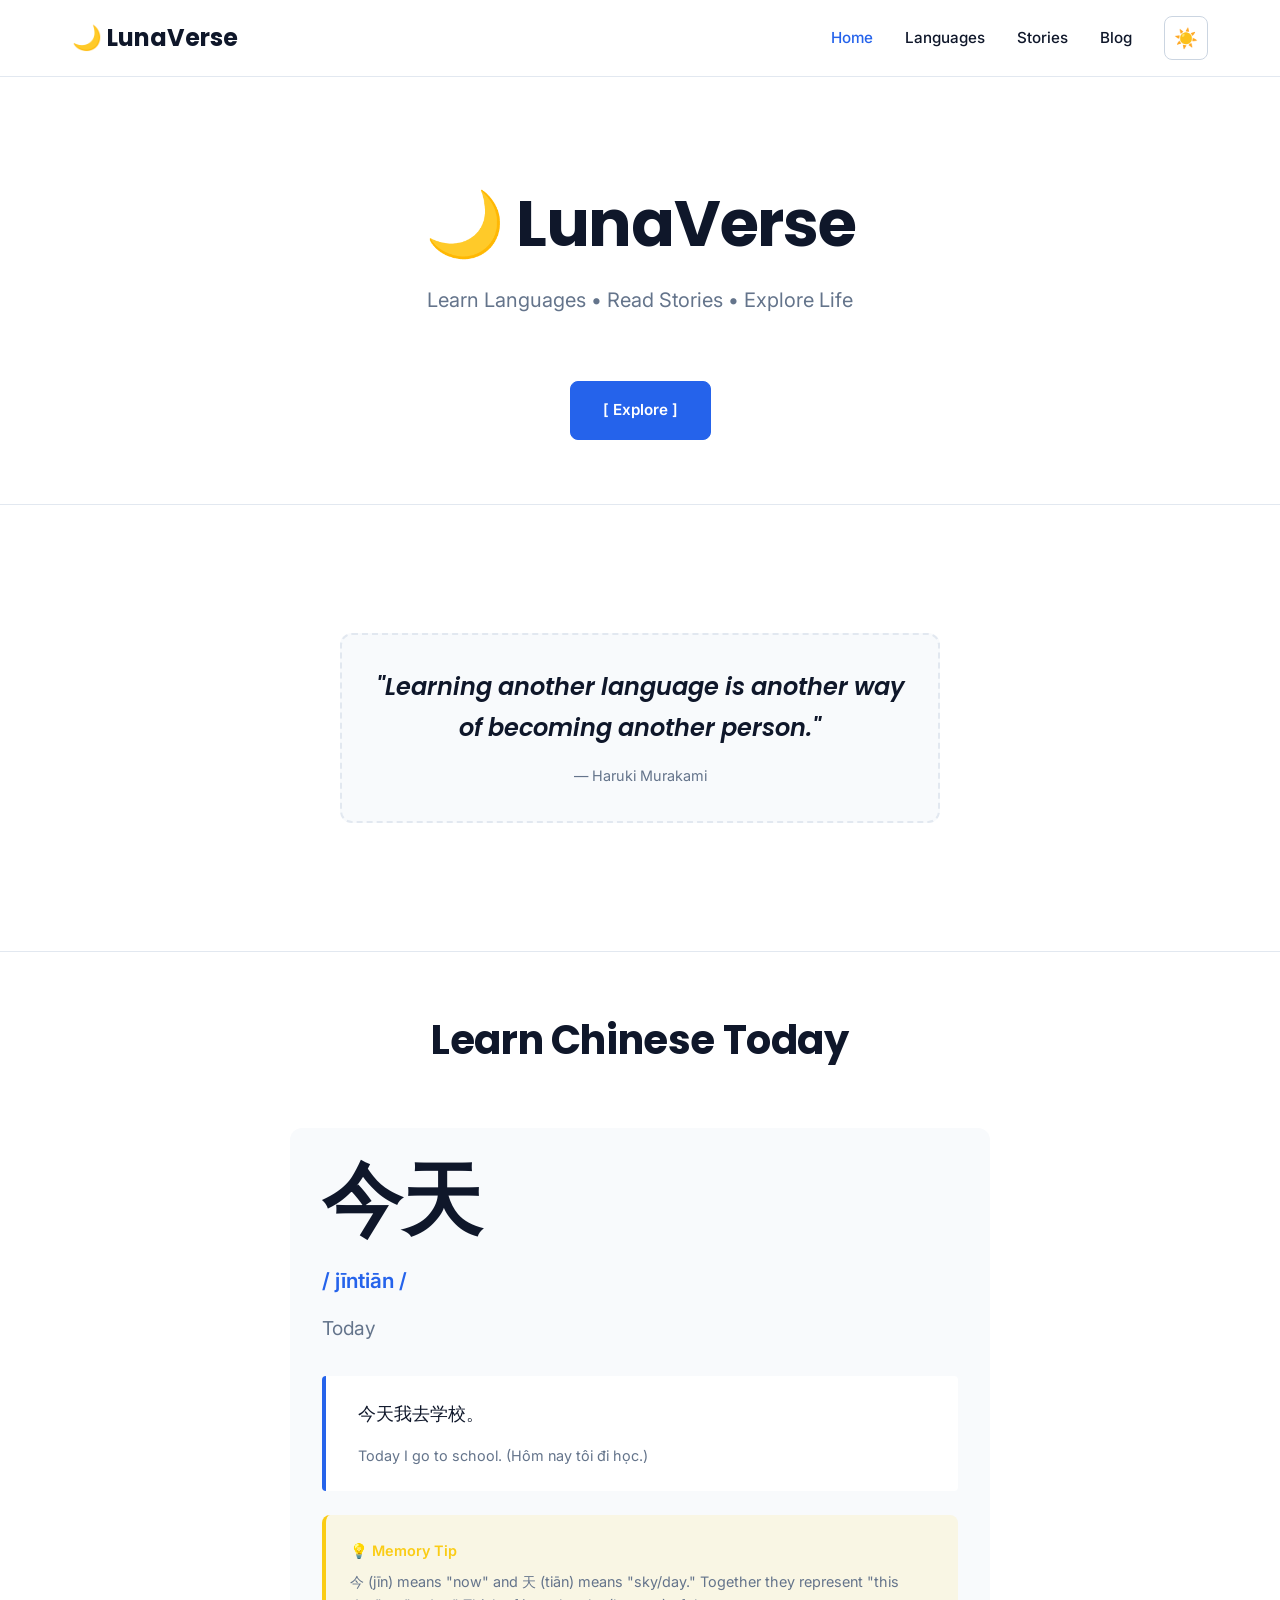
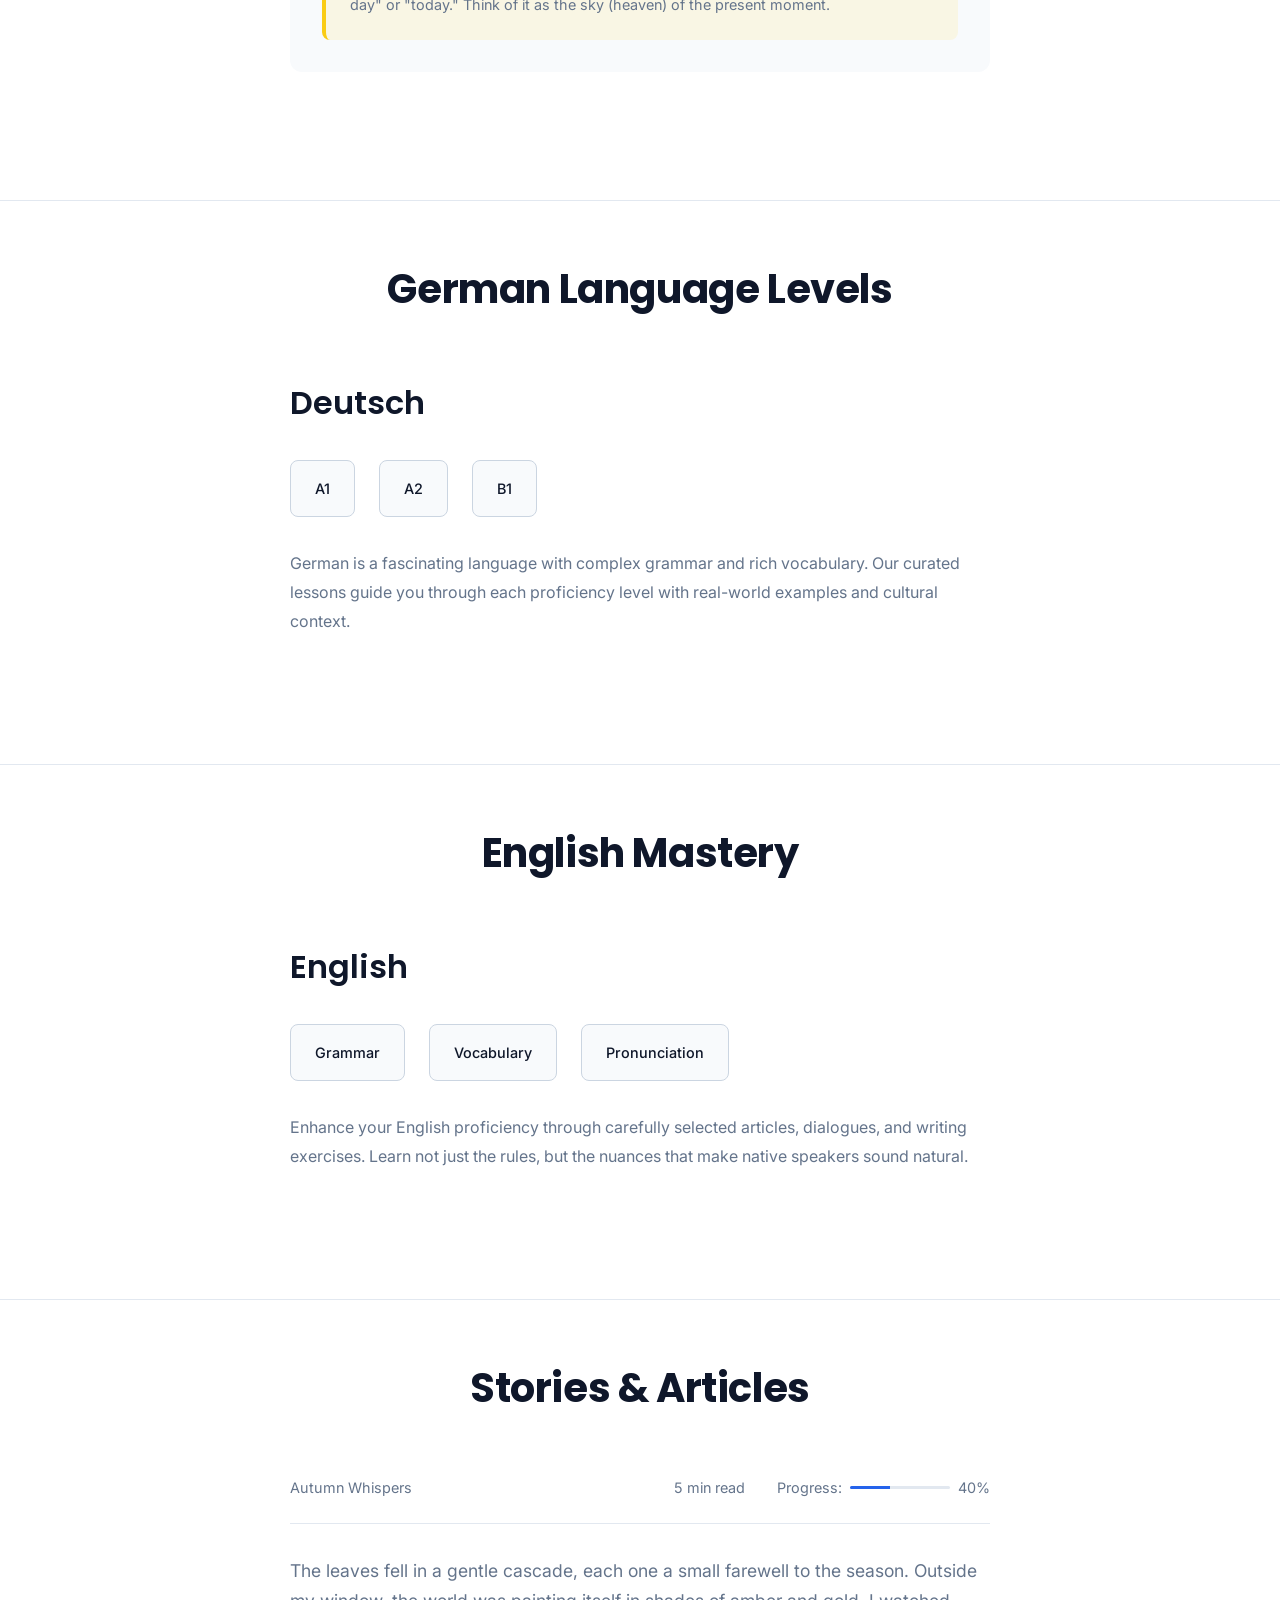
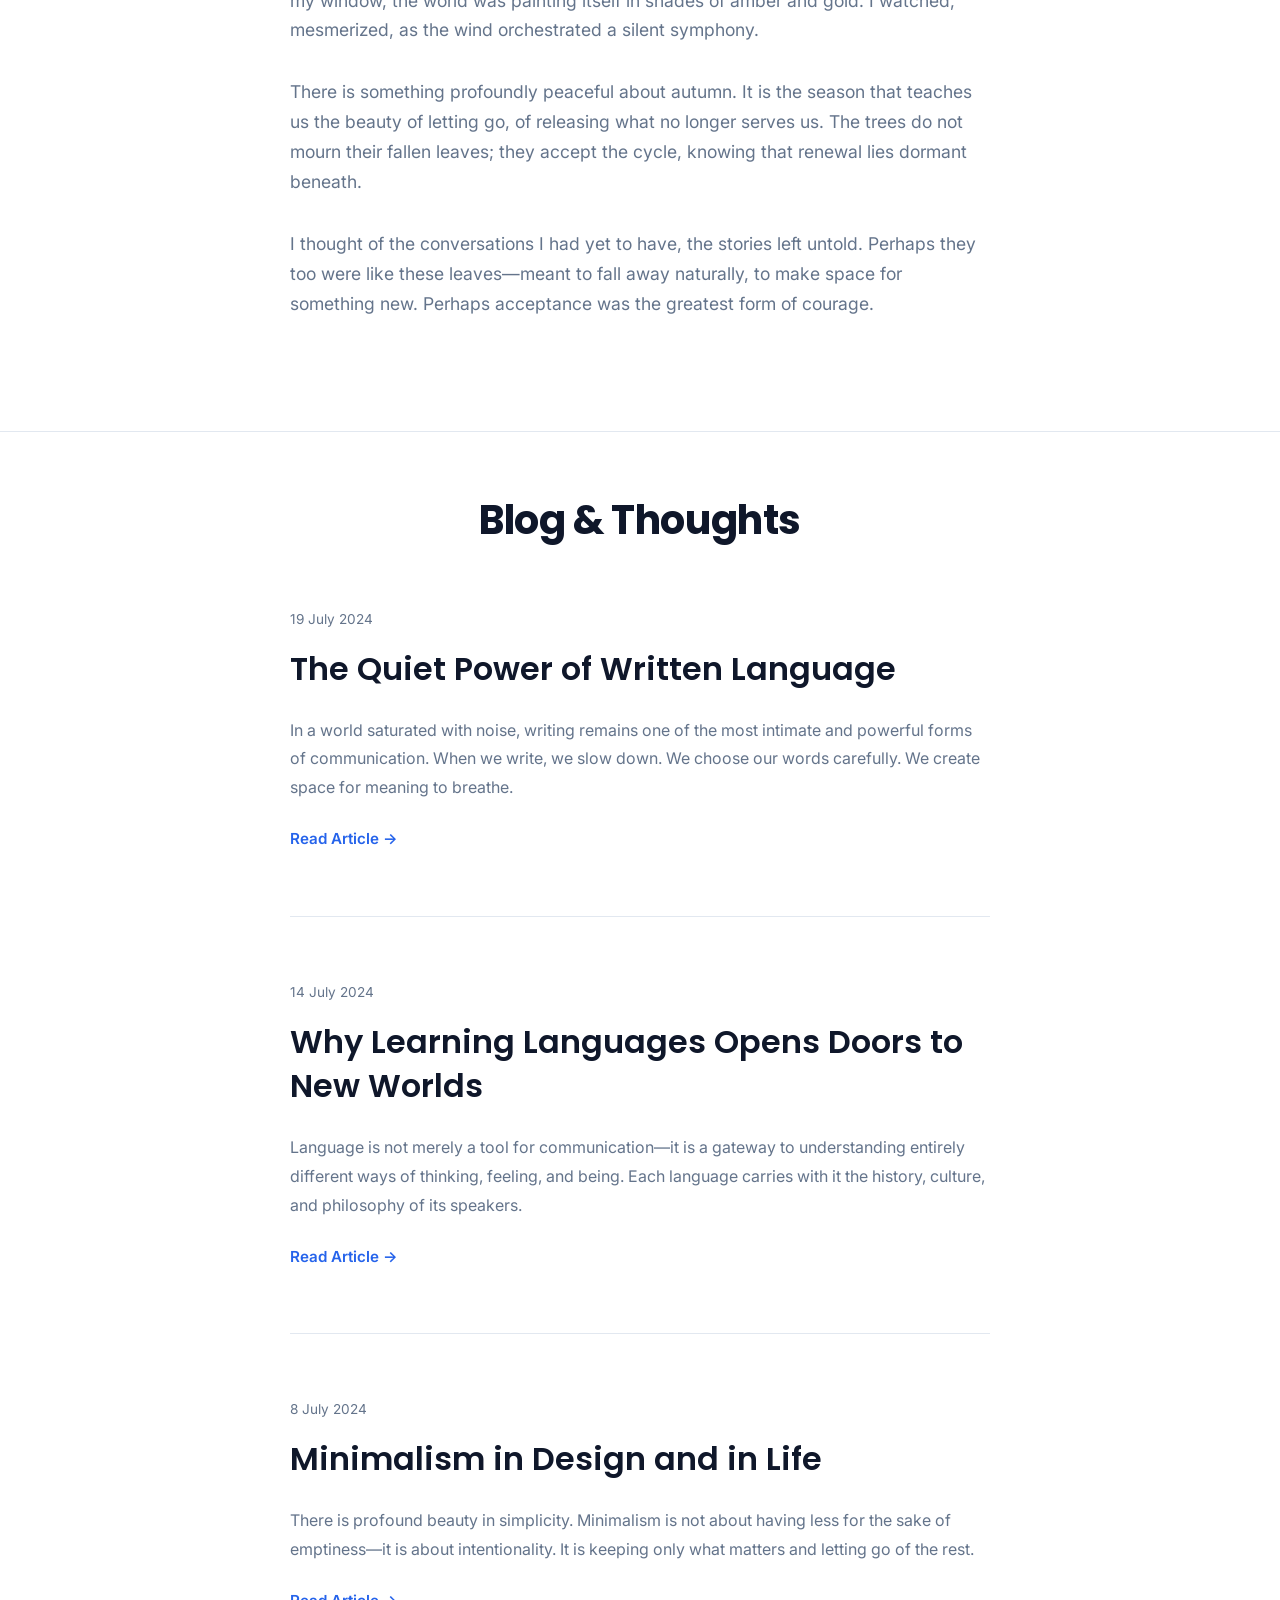
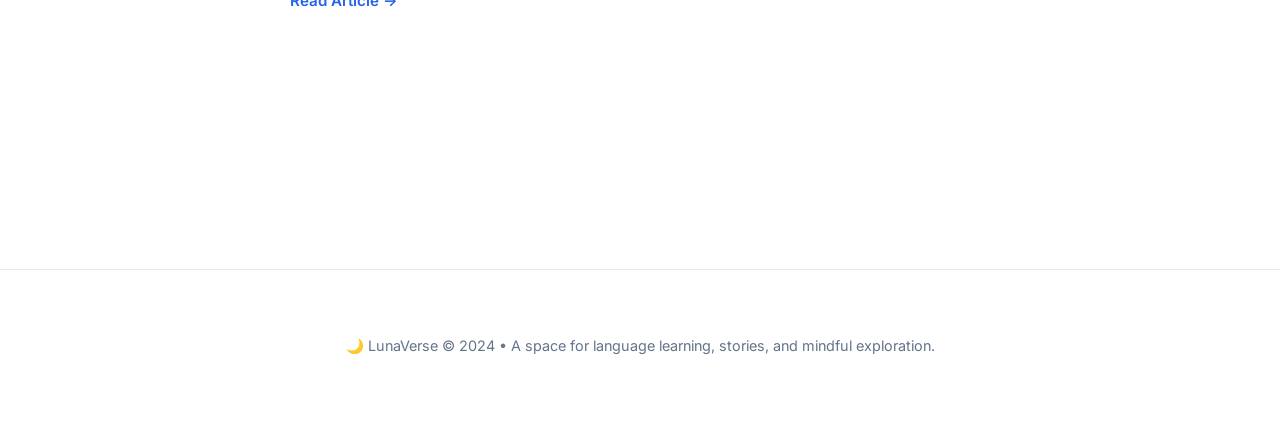
==== index.html @ 0e1cc574 "✨ Deploy: Premium minimalist LunaVerse homepage with dark mode & dynamic quotes" ====
<!DOCTYPE html>
<html lang="en">
<head>
    <meta charset="UTF-8">
    <meta name="viewport" content="width=device-width, initial-scale=1.0">
    <title>🌙 LunaVerse - Learn Languages • Read Stories • Explore Life</title>
    <link href="https://fonts.googleapis.com/css2?family=Inter:wght@400;500;600;700;800&family=Poppins:wght@600;700&display=swap" rel="stylesheet">
    <style>
        /* ========== CSS Variables & Theme System ========== */
        :root {
            /* Light Mode */
            --bg-primary: #FFFFFF;
            --bg-secondary: #F8FAFC;
            --text-primary: #0F172A;
            --text-secondary: #64748B;
            --accent-primary: #2563EB;
            --accent-highlight: #FACC15;
            --border-color: #E2E8F0;
            --border-muted: #CBD5E1;
            
            /* Typography */
            --font-family-sans: 'Inter', -apple-system, BlinkMacSystemFont, 'Segoe UI', sans-serif;
            --font-family-display: 'Poppins', -apple-system, BlinkMacSystemFont, 'Segoe UI', sans-serif;
            
            /* Spacing & Sizing */
            --spacing-xs: 0.5rem;
            --spacing-sm: 1rem;
            --spacing-md: 1.5rem;
            --spacing-lg: 2rem;
            --spacing-xl: 3rem;
            --spacing-2xl: 4rem;
            
            /* Transitions */
            --transition-fast: 150ms ease-in-out;
            --transition-normal: 300ms ease-in-out;
        }

        body.dark-mode {
            /* Dark Mode */
            --bg-primary: #0F172A;
            --bg-secondary: #1E293B;
            --text-primary: #F8FAFC;
            --text-secondary: #94A3B8;
            --accent-primary: #2563EB;
            --accent-highlight: #FACC15;
            --border-color: #1E293B;
            --border-muted: #334155;
        }

        /* ========== Global Styles ========== */
        * {
            margin: 0;
            padding: 0;
            box-sizing: border-box;
        }

        html {
            scroll-behavior: smooth;
        }

        body {
            font-family: var(--font-family-sans);
            background-color: var(--bg-primary);
            color: var(--text-primary);
            transition: background-color var(--transition-normal), color var(--transition-normal);
            line-height: 1.6;
        }

        /* ========== Typography ========== */
        h1 {
            font-family: var(--font-family-display);
            font-size: clamp(2.5rem, 8vw, 4rem);
            font-weight: 700;
            line-height: 1.1;
            letter-spacing: -0.02em;
        }

        h2 {
            font-family: var(--font-family-display);
            font-size: clamp(1.875rem, 5vw, 2.5rem);
            font-weight: 700;
            line-height: 1.2;
            letter-spacing: -0.01em;
        }

        h3 {
            font-family: var(--font-family-display);
            font-size: clamp(1.25rem, 3vw, 1.875rem);
            font-weight: 600;
        }

        p {
            font-size: clamp(0.95rem, 2vw, 1.1rem);
            color: var(--text-secondary);
            line-height: 1.7;
        }

        a {
            color: var(--accent-primary);
            text-decoration: none;
            transition: opacity var(--transition-fast);
        }

        a:hover {
            opacity: 0.8;
        }

        /* ========== Utility Classes ========== */
        .container {
            max-width: 1200px;
            margin: 0 auto;
            padding: 0 var(--spacing-lg);
        }

        .container-sm {
            max-width: 800px;
            margin: 0 auto;
            padding: 0 var(--spacing-lg);
        }

        /* ========== Header / Navigation ========== */
        header {
            position: sticky;
            top: 0;
            z-index: 100;
            backdrop-filter: blur(12px);
            background-color: rgba(255, 255, 255, 0.8);
            border-bottom: 1px solid var(--border-color);
            transition: background-color var(--transition-normal);
        }

        body.dark-mode header {
            background-color: rgba(15, 23, 42, 0.8);
        }

        .header-content {
            display: flex;
            align-items: center;
            justify-content: space-between;
            padding: var(--spacing-sm) 0;
            max-width: 1200px;
            margin: 0 auto;
            padding-left: var(--spacing-lg);
            padding-right: var(--spacing-lg);
        }

        .logo {
            font-family: var(--font-family-display);
            font-size: 1.5rem;
            font-weight: 700;
            display: flex;
            align-items: center;
            gap: 0.5rem;
            color: var(--text-primary);
        }

        nav {
            display: flex;
            align-items: center;
            gap: var(--spacing-lg);
        }

        .nav-link {
            font-size: 0.95rem;
            font-weight: 500;
            color: var(--text-primary);
            position: relative;
            transition: color var(--transition-fast);
        }

        .nav-link::after {
            content: '';
            position: absolute;
            bottom: -4px;
            left: 0;
            width: 0;
            height: 2px;
            background-color: var(--accent-primary);
            transition: width var(--transition-fast);
        }

        .nav-link:hover::after {
            width: 100%;
        }

        .theme-toggle {
            background: none;
            border: 1px solid var(--border-muted);
            width: 44px;
            height: 44px;
            border-radius: 8px;
            cursor: pointer;
            display: flex;
            align-items: center;
            justify-content: center;
            font-size: 1.2rem;
            transition: all var(--transition-fast);
            color: var(--text-primary);
        }

        .theme-toggle:hover {
            background-color: var(--bg-secondary);
            border-color: var(--accent-primary);
        }

        @media (max-width: 768px) {
            nav {
                gap: var(--spacing-md);
            }

            .nav-link {
                font-size: 0.85rem;
            }
        }

        /* ========== Hero Section ========== */
        .hero {
            padding: var(--spacing-2xl) 0;
            text-align: center;
        }

        .hero-content {
            margin-top: var(--spacing-xl);
        }

        .hero-title {
            margin-bottom: var(--spacing-md);
            color: var(--text-primary);
        }

        .hero-subtitle {
            font-size: clamp(1rem, 2.5vw, 1.25rem);
            color: var(--text-secondary);
            margin-bottom: var(--spacing-2xl);
            max-width: 600px;
            margin-left: auto;
            margin-right: auto;
        }

        .btn {
            display: inline-block;
            padding: var(--spacing-sm) var(--spacing-lg);
            border: 1px solid var(--border-muted);
            border-radius: 8px;
            font-weight: 600;
            font-size: 0.95rem;
            cursor: pointer;
            transition: all var(--transition-normal);
            text-decoration: none;
        }

        .btn-primary {
            background-color: var(--accent-primary);
            color: white;
            border-color: var(--accent-primary);
        }

        .btn-primary:hover {
            opacity: 0.9;
            transform: translateY(-2px);
            box-shadow: 0 8px 16px rgba(37, 99, 235, 0.2);
        }

        .btn-secondary {
            background-color: transparent;
            color: var(--text-primary);
            border-color: var(--border-muted);
        }

        .btn-secondary:hover {
            background-color: var(--bg-secondary);
            border-color: var(--accent-primary);
        }

        /* ========== Quote Widget ========== */
        .quote-widget {
            margin: var(--spacing-2xl) 0;
            padding: var(--spacing-lg);
            border: 2px dashed var(--border-color);
            border-radius: 12px;
            background-color: var(--bg-secondary);
            text-align: center;
            max-width: 600px;
            margin-left: auto;
            margin-right: auto;
        }

        .quote-text {
            font-family: var(--font-family-display);
            font-size: clamp(1.25rem, 3vw, 1.5rem);
            font-weight: 600;
            color: var(--text-primary);
            margin-bottom: var(--spacing-sm);
            font-style: italic;
        }

        .quote-author {
            font-size: 0.9rem;
            color: var(--text-secondary);
        }

        /* ========== Content Sections ========== */
        section {
            padding: var(--spacing-2xl) 0;
            border-top: 1px solid var(--border-color);
        }

        section:first-of-type {
            border-top: none;
        }

        .section-title {
            text-align: center;
            margin-bottom: var(--spacing-2xl);
            color: var(--text-primary);
        }

        /* ========== Chinese Section (Notion-style Card) ========== */
        .chinese-card {
            max-width: 700px;
            margin: 0 auto var(--spacing-2xl);
            padding: var(--spacing-lg);
            background-color: var(--bg-secondary);
            border-radius: 12px;
            transition: all var(--transition-normal);
        }

        .chinese-card:hover {
            background-color: var(--bg-secondary);
        }

        .hanzi {
            font-family: var(--font-family-display);
            font-size: clamp(3rem, 8vw, 5rem);
            font-weight: 700;
            color: var(--text-primary);
            margin-bottom: var(--spacing-md);
            line-height: 1;
        }

        .pinyin {
            font-size: clamp(1.1rem, 2.5vw, 1.3rem);
            color: var(--accent-primary);
            margin-bottom: var(--spacing-sm);
            font-weight: 600;
        }

        .meaning {
            font-size: clamp(1rem, 2vw, 1.2rem);
            color: var(--text-secondary);
            margin-bottom: var(--spacing-lg);
        }

        .usage-block {
            padding: var(--spacing-md);
            padding-left: var(--spacing-lg);
            border-left: 4px solid var(--accent-primary);
            background-color: var(--bg-primary);
            border-radius: 4px;
            margin-bottom: var(--spacing-md);
            transition: all var(--transition-normal);
        }

        .usage-sentence {
            font-size: clamp(0.95rem, 2vw, 1.1rem);
            color: var(--text-primary);
            margin-bottom: var(--spacing-sm);
            font-weight: 500;
        }

        .usage-translation {
            font-size: 0.9rem;
            color: var(--text-secondary);
        }

        .tip-callout {
            padding: var(--spacing-md);
            background-color: rgba(250, 204, 21, 0.1);
            border-radius: 8px;
            border-left: 4px solid var(--accent-highlight);
            margin-top: var(--spacing-md);
        }

        .tip-label {
            font-weight: 600;
            color: var(--accent-highlight);
            margin-bottom: var(--spacing-xs);
            font-size: 0.9rem;
        }

        .tip-text {
            font-size: 0.9rem;
            color: var(--text-secondary);
            line-height: 1.6;
        }

        /* ========== Language Sections ========== */
        .language-section {
            max-width: 700px;
            margin: 0 auto var(--spacing-2xl);
        }

        .language-title {
            font-size: clamp(1.5rem, 3vw, 2rem);
            margin-bottom: var(--spacing-lg);
            color: var(--text-primary);
        }

        .language-tags {
            display: flex;
            gap: var(--spacing-md);
            flex-wrap: wrap;
            margin-bottom: var(--spacing-lg);
        }

        .language-tag {
            padding: var(--spacing-sm) var(--spacing-md);
            background-color: var(--bg-secondary);
            border: 1px solid var(--border-muted);
            border-radius: 8px;
            font-weight: 500;
            font-size: 0.9rem;
            color: var(--text-primary);
        }

        .language-description {
            font-size: 1rem;
            color: var(--text-secondary);
            line-height: 1.8;
        }

        /* ========== Stories Section (E-reader style) ========== */
        .stories-section {
            max-width: 700px;
            margin: 0 auto;
        }

        .story-header-info {
            display: flex;
            align-items: center;
            justify-content: space-between;
            margin-bottom: var(--spacing-lg);
            padding-bottom: var(--spacing-md);
            border-bottom: 1px solid var(--border-color);
            font-size: 0.9rem;
            color: var(--text-secondary);
        }

        .reading-metadata {
            display: flex;
            gap: var(--spacing-lg);
        }

        .progress-indicator {
            display: flex;
            align-items: center;
            gap: var(--spacing-xs);
        }

        .progress-bar {
            width: 100px;
            height: 3px;
            background-color: var(--border-color);
            border-radius: 2px;
            overflow: hidden;
        }

        .progress-fill {
            height: 100%;
            background-color: var(--accent-primary);
            width: 40%;
            transition: width var(--transition-normal);
        }

        .story-content {
            font-size: clamp(1.05rem, 2.5vw, 1.25rem);
            line-height: 1.9;
            color: var(--text-primary);
            margin-bottom: var(--spacing-xl);
        }

        .story-paragraph {
            margin-bottom: var(--spacing-lg);
        }

        /* ========== Blog Section (Medium-style) ========== */
        .blog-section {
            max-width: 700px;
            margin: 0 auto;
        }

        .blog-article {
            margin-bottom: var(--spacing-2xl);
            padding-bottom: var(--spacing-2xl);
            border-bottom: 1px solid var(--border-color);
        }

        .blog-article:last-child {
            border-bottom: none;
        }

        .blog-date {
            font-size: 0.85rem;
            color: var(--text-secondary);
            margin-bottom: var(--spacing-sm);
        }

        .blog-title {
            font-size: clamp(1.5rem, 3vw, 2rem);
            margin-bottom: var(--spacing-md);
            color: var(--text-primary);
            line-height: 1.4;
        }

        .blog-excerpt {
            font-size: 1rem;
            color: var(--text-secondary);
            line-height: 1.8;
            margin-bottom: var(--spacing-md);
        }

        .blog-readmore {
            font-weight: 600;
            font-size: 0.95rem;
            display: inline-flex;
            align-items: center;
            gap: var(--spacing-xs);
        }

        /* ========== Footer ========== */
        footer {
            border-top: 1px solid var(--border-color);
            padding: var(--spacing-2xl) 0;
            margin-top: var(--spacing-2xl);
        }

        .footer-content {
            text-align: center;
            color: var(--text-secondary);
        }

        .footer-text {
            font-size: 0.9rem;
            line-height: 1.7;
        }

        /* ========== Responsive Design ========== */
        @media (max-width: 768px) {
            .container,
            .container-sm {
                padding: 0 var(--spacing-md);
            }

            section {
                padding: var(--spacing-xl) 0;
            }

            .hero {
                padding: var(--spacing-xl) 0;
            }

            .hero-title {
                margin-bottom: var(--spacing-lg);
            }

            .hero-subtitle {
                margin-bottom: var(--spacing-lg);
            }

            .language-tags {
                gap: var(--spacing-sm);
            }

            .language-tag {
                font-size: 0.85rem;
                padding: 0.4rem 0.8rem;
            }

            .story-header-info {
                flex-direction: column;
                align-items: flex-start;
                gap: var(--spacing-sm);
            }

            .reading-metadata {
                flex-direction: column;
                gap: var(--spacing-sm);
            }

            header {
                position: static;
            }

            .header-content {
                flex-direction: column;
                gap: var(--spacing-md);
            }

            nav {
                width: 100%;
                justify-content: space-between;
                gap: var(--spacing-sm);
            }

            .nav-link {
                font-size: 0.8rem;
            }
        }

        @media (max-width: 480px) {
            h1 {
                font-size: 1.875rem;
            }

            h2 {
                font-size: 1.25rem;
            }

            .container,
            .container-sm {
                padding: 0 var(--spacing-md);
            }

            .quote-widget {
                padding: var(--spacing-md);
            }

            .quote-text {
                font-size: 1.1rem;
            }

            .hanzi {
                font-size: 2.5rem;
            }

            .btn {
                padding: var(--spacing-sm) var(--spacing-md);
                font-size: 0.85rem;
            }

            .story-content {
                font-size: 1rem;
            }

            .blog-title {
                font-size: 1.25rem;
            }
        }
    </style>
</head>
<body>
    <!-- ========== Header / Navigation ========== -->
    <header>
        <div class="header-content">
            <div class="logo">
                <span>🌙 LunaVerse</span>
            </div>
            <nav>
                <a href="#home" class="nav-link">Home</a>
                <a href="#languages" class="nav-link">Languages</a>
                <a href="#stories" class="nav-link">Stories</a>
                <a href="#blog" class="nav-link">Blog</a>
                <button class="theme-toggle" id="themeToggle" aria-label="Toggle dark mode">☀️</button>
            </nav>
        </div>
    </header>

    <!-- ========== Hero Section ========== -->
    <section id="home" class="hero">
        <div class="container-sm">
            <div class="hero-content">
                <h1 class="hero-title">🌙 LunaVerse</h1>
                <p class="hero-subtitle">Learn Languages • Read Stories • Explore Life</p>
                <a href="#languages" class="btn btn-primary">[ Explore ]</a>
            </div>
        </div>
    </section>

    <!-- ========== Quote Widget ========== -->
    <section>
        <div class="container-sm">
            <div class="quote-widget">
                <p class="quote-text" id="dailyQuote">"Learning another language is another way of becoming another person."</p>
                <p class="quote-author" id="quoteAuthor">— Haruki Murakami</p>
            </div>
        </div>
    </section>

    <!-- ========== Chinese Section ========== -->
    <section id="languages">
        <div class="container-sm">
            <h2 class="section-title">Learn Chinese Today</h2>
            
            <div class="chinese-card">
                <div class="hanzi">今天</div>
                <div class="pinyin">/ jīntiān /</div>
                <div class="meaning">Today</div>
                
                <div class="usage-block">
                    <div class="usage-sentence">今天我去学校。</div>
                    <div class="usage-translation">Today I go to school. (Hôm nay tôi đi học.)</div>
                </div>

                <div class="tip-callout">
                    <div class="tip-label">💡 Memory Tip</div>
                    <div class="tip-text">今 (jīn) means "now" and 天 (tiān) means "sky/day." Together they represent "this day" or "today." Think of it as the sky (heaven) of the present moment.</div>
                </div>
            </div>
        </div>
    </section>

    <!-- ========== German Section ========== -->
    <section>
        <div class="container-sm">
            <h2 class="section-title">German Language Levels</h2>
            
            <div class="language-section">
                <h3 class="language-title">Deutsch</h3>
                <div class="language-tags">
                    <span class="language-tag">A1</span>
                    <span class="language-tag">A2</span>
                    <span class="language-tag">B1</span>
                </div>
                <p class="language-description">German is a fascinating language with complex grammar and rich vocabulary. Our curated lessons guide you through each proficiency level with real-world examples and cultural context.</p>
            </div>
        </div>
    </section>

    <!-- ========== English Section ========== -->
    <section>
        <div class="container-sm">
            <h2 class="section-title">English Mastery</h2>
            
            <div class="language-section">
                <h3 class="language-title">English</h3>
                <div class="language-tags">
                    <span class="language-tag">Grammar</span>
                    <span class="language-tag">Vocabulary</span>
                    <span class="language-tag">Pronunciation</span>
                </div>
                <p class="language-description">Enhance your English proficiency through carefully selected articles, dialogues, and writing exercises. Learn not just the rules, but the nuances that make native speakers sound natural.</p>
            </div>
        </div>
    </section>

    <!-- ========== Stories Section ========== -->
    <section id="stories">
        <div class="container-sm">
            <h2 class="section-title">Stories & Articles</h2>
            
            <div class="stories-section">
                <div class="story-header-info">
                    <span>Autumn Whispers</span>
                    <div class="reading-metadata">
                        <span class="reading-time">5 min read</span>
                        <div class="progress-indicator">
                            <span>Progress:</span>
                            <div class="progress-bar">
                                <div class="progress-fill"></div>
                            </div>
                            <span>40%</span>
                        </div>
                    </div>
                </div>

                <div class="story-content">
                    <p class="story-paragraph">
                        The leaves fell in a gentle cascade, each one a small farewell to the season. Outside my window, the world was painting itself in shades of amber and gold. I watched, mesmerized, as the wind orchestrated a silent symphony.
                    </p>
                    <p class="story-paragraph">
                        There is something profoundly peaceful about autumn. It is the season that teaches us the beauty of letting go, of releasing what no longer serves us. The trees do not mourn their fallen leaves; they accept the cycle, knowing that renewal lies dormant beneath.
                    </p>
                    <p class="story-paragraph">
                        I thought of the conversations I had yet to have, the stories left untold. Perhaps they too were like these leaves—meant to fall away naturally, to make space for something new. Perhaps acceptance was the greatest form of courage.
                    </p>
                </div>
            </div>
        </div>
    </section>

    <!-- ========== Blog Section ========== -->
    <section id="blog">
        <div class="container-sm">
            <h2 class="section-title">Blog & Thoughts</h2>
            
            <div class="blog-section">
                <article class="blog-article">
                    <p class="blog-date">19 July 2024</p>
                    <h3 class="blog-title">The Quiet Power of Written Language</h3>
                    <p class="blog-excerpt">In a world saturated with noise, writing remains one of the most intimate and powerful forms of communication. When we write, we slow down. We choose our words carefully. We create space for meaning to breathe.</p>
                    <a href="#" class="blog-readmore">Read Article →</a>
                </article>

                <article class="blog-article">
                    <p class="blog-date">14 July 2024</p>
                    <h3 class="blog-title">Why Learning Languages Opens Doors to New Worlds</h3>
                    <p class="blog-excerpt">Language is not merely a tool for communication—it is a gateway to understanding entirely different ways of thinking, feeling, and being. Each language carries with it the history, culture, and philosophy of its speakers.</p>
                    <a href="#" class="blog-readmore">Read Article →</a>
                </article>

                <article class="blog-article">
                    <p class="blog-date">8 July 2024</p>
                    <h3 class="blog-title">Minimalism in Design and in Life</h3>
                    <p class="blog-excerpt">There is profound beauty in simplicity. Minimalism is not about having less for the sake of emptiness—it is about intentionality. It is keeping only what matters and letting go of the rest.</p>
                    <a href="#" class="blog-readmore">Read Article →</a>
                </article>
            </div>
        </div>
    </section>

    <!-- ========== Footer ========== -->
    <footer>
        <div class="container-sm">
            <div class="footer-content">
                <p class="footer-text">🌙 LunaVerse © 2024 • A space for language learning, stories, and mindful exploration.</p>
            </div>
        </div>
    </footer>

    <!-- ========== JavaScript ========== -->
    <script>
        // ========== Theme Toggle ========== 
        const themeToggle = document.getElementById('themeToggle');
        const htmlElement = document.documentElement;

        // Check for saved theme preference or default to light mode
        const currentTheme = localStorage.getItem('theme') || 'light';
        if (currentTheme === 'dark') {
            document.body.classList.add('dark-mode');
            themeToggle.textContent = '🌙';
        } else {
            themeToggle.textContent = '☀️';
        }

        themeToggle.addEventListener('click', () => {
            document.body.classList.toggle('dark-mode');
            
            const isDarkMode = document.body.classList.contains('dark-mode');
            localStorage.setItem('theme', isDarkMode ? 'dark' : 'light');
            themeToggle.textContent = isDarkMode ? '🌙' : '☀️';
        });

        // ========== Daily Quote System ========== 
        const quotes = [
            {
                text: "Learning another language is another way of becoming another person.",
                author: "Haruki Murakami"
            },
            {
                text: "Language is the key to understanding different worlds and perspectives.",
                author: "Unknown"
            },
            {
                text: "Words are, of course, the most powerful drug used by mankind.",
                author: "Rudyard Kipling"
            },
            {
                text: "To learn a language is to have one more window on the world.",
                author: "Frank McCourt"
            },
            {
                text: "The limits of my language mean the limits of my world.",
                author: "Ludwig Wittgenstein"
            }
        ];

        function displayDailyQuote() {
            const today = new Date();
            const dayOfMonth = today.getDate();
            const quoteIndex = (dayOfMonth - 1) % quotes.length;
            const selectedQuote = quotes[quoteIndex];

            const quoteElement = document.getElementById('dailyQuote');
            const authorElement = document.getElementById('quoteAuthor');

            quoteElement.textContent = `"${selectedQuote.text}"`;
            authorElement.textContent = `— ${selectedQuote.author}`;
        }

        // Display the daily quote on page load
        displayDailyQuote();

        // ========== Smooth Scroll Behavior Enhancement ========== 
        document.querySelectorAll('a[href^="#"]').forEach(anchor => {
            anchor.addEventListener('click', function (e) {
                e.preventDefault();
                const target = document.querySelector(this.getAttribute('href'));
                if (target) {
                    target.scrollIntoView({
                        behavior: 'smooth',
                        block: 'start'
                    });
                }
            });
        });

        // ========== Highlight Active Navigation Link ========== 
        window.addEventListener('scroll', () => {
            const sections = document.querySelectorAll('section[id]');
            const navLinks = document.querySelectorAll('.nav-link');

            let current = '';
            sections.forEach(section => {
                const sectionTop = section.offsetTop;
                const sectionHeight = section.clientHeight;
                if (scrollY >= sectionTop - 200) {
                    current = section.getAttribute('id');
                }
            });

            navLinks.forEach(link => {
                link.classList.remove('active');
                if (link.getAttribute('href').slice(1) === current) {
                    link.style.color = 'var(--accent-primary)';
                } else {
                    link.style.color = 'var(--text-primary)';
                }
            });
        });

        // ========== Stagger Animation on Page Load ========== 
        window.addEventListener('load', () => {
            const sections = document.querySelectorAll('section');
            sections.forEach((section, index) => {
                section.style.opacity = '1';
                section.style.animation = `none`;
            });
        });
    </script>
</body>
</html>
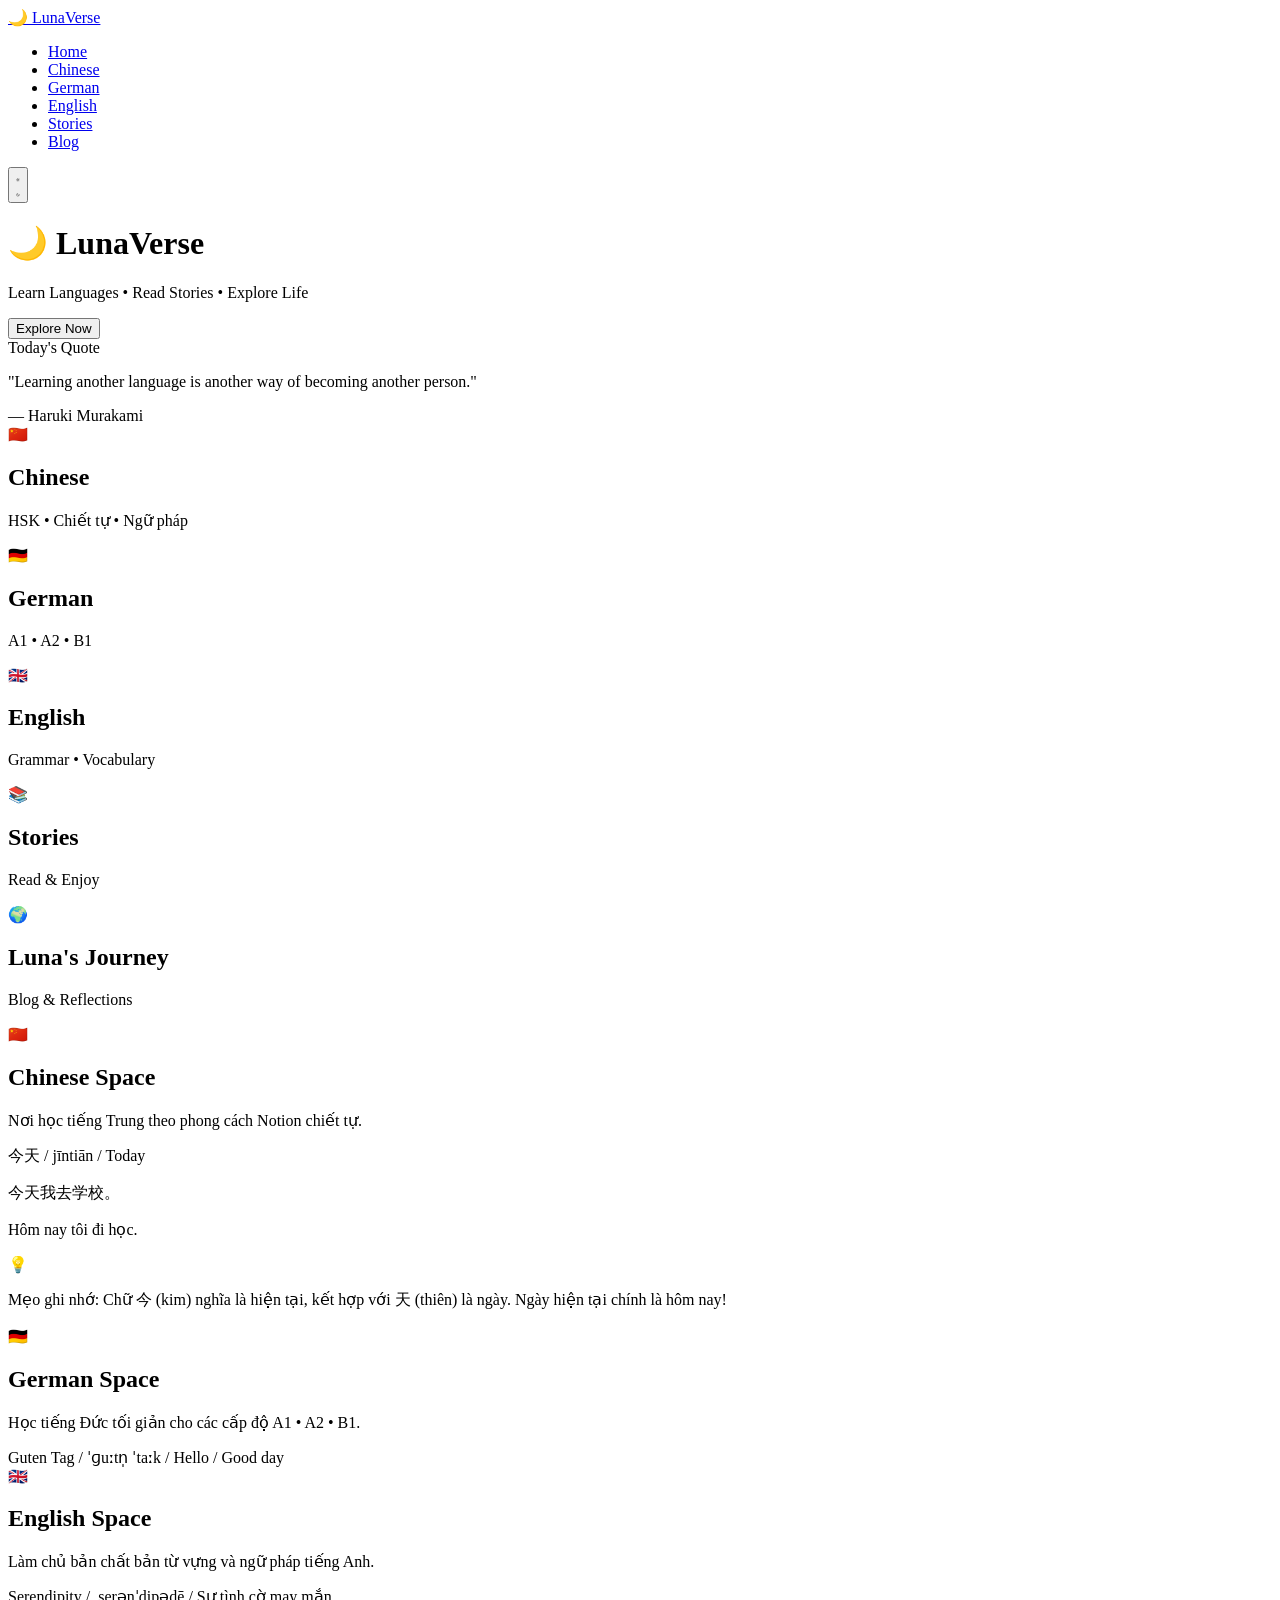
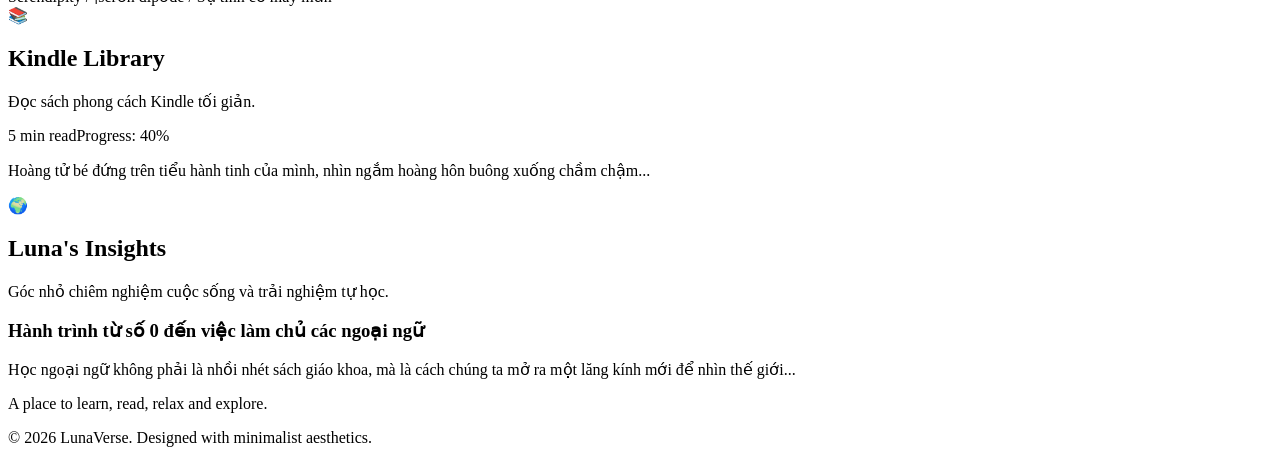
==== commit faa56591: "refactor: replace with multi-view architecture and navigation system" ====
--- a/index.html
+++ b/index.html
@@ -1,931 +1,178 @@
 <!DOCTYPE html>
-<html lang="en">
+<html lang="vi">
 <head>
     <meta charset="UTF-8">
     <meta name="viewport" content="width=device-width, initial-scale=1.0">
     <title>🌙 LunaVerse - Learn Languages • Read Stories • Explore Life</title>
-    <link href="https://fonts.googleapis.com/css2?family=Inter:wght@400;500;600;700;800&family=Poppins:wght@600;700&display=swap" rel="stylesheet">
-    <style>
-        /* ========== CSS Variables & Theme System ========== */
-        :root {
-            /* Light Mode */
-            --bg-primary: #FFFFFF;
-            --bg-secondary: #F8FAFC;
-            --text-primary: #0F172A;
-            --text-secondary: #64748B;
-            --accent-primary: #2563EB;
-            --accent-highlight: #FACC15;
-            --border-color: #E2E8F0;
-            --border-muted: #CBD5E1;
-            
-            /* Typography */
-            --font-family-sans: 'Inter', -apple-system, BlinkMacSystemFont, 'Segoe UI', sans-serif;
-            --font-family-display: 'Poppins', -apple-system, BlinkMacSystemFont, 'Segoe UI', sans-serif;
-            
-            /* Spacing & Sizing */
-            --spacing-xs: 0.5rem;
-            --spacing-sm: 1rem;
-            --spacing-md: 1.5rem;
-            --spacing-lg: 2rem;
-            --spacing-xl: 3rem;
-            --spacing-2xl: 4rem;
-            
-            /* Transitions */
-            --transition-fast: 150ms ease-in-out;
-            --transition-normal: 300ms ease-in-out;
-        }
-
-        body.dark-mode {
-            /* Dark Mode */
-            --bg-primary: #0F172A;
-            --bg-secondary: #1E293B;
-            --text-primary: #F8FAFC;
-            --text-secondary: #94A3B8;
-            --accent-primary: #2563EB;
-            --accent-highlight: #FACC15;
-            --border-color: #1E293B;
-            --border-muted: #334155;
-        }
-
-        /* ========== Global Styles ========== */
-        * {
-            margin: 0;
-            padding: 0;
-            box-sizing: border-box;
-        }
-
-        html {
-            scroll-behavior: smooth;
-        }
-
-        body {
-            font-family: var(--font-family-sans);
-            background-color: var(--bg-primary);
-            color: var(--text-primary);
-            transition: background-color var(--transition-normal), color var(--transition-normal);
-            line-height: 1.6;
-        }
-
-        /* ========== Typography ========== */
-        h1 {
-            font-family: var(--font-family-display);
-            font-size: clamp(2.5rem, 8vw, 4rem);
-            font-weight: 700;
-            line-height: 1.1;
-            letter-spacing: -0.02em;
-        }
-
-        h2 {
-            font-family: var(--font-family-display);
-            font-size: clamp(1.875rem, 5vw, 2.5rem);
-            font-weight: 700;
-            line-height: 1.2;
-            letter-spacing: -0.01em;
-        }
-
-        h3 {
-            font-family: var(--font-family-display);
-            font-size: clamp(1.25rem, 3vw, 1.875rem);
-            font-weight: 600;
-        }
-
-        p {
-            font-size: clamp(0.95rem, 2vw, 1.1rem);
-            color: var(--text-secondary);
-            line-height: 1.7;
-        }
-
-        a {
-            color: var(--accent-primary);
-            text-decoration: none;
-            transition: opacity var(--transition-fast);
-        }
-
-        a:hover {
-            opacity: 0.8;
-        }
-
-        /* ========== Utility Classes ========== */
-        .container {
-            max-width: 1200px;
-            margin: 0 auto;
-            padding: 0 var(--spacing-lg);
-        }
-
-        .container-sm {
-            max-width: 800px;
-            margin: 0 auto;
-            padding: 0 var(--spacing-lg);
-        }
-
-        /* ========== Header / Navigation ========== */
-        header {
-            position: sticky;
-            top: 0;
-            z-index: 100;
-            backdrop-filter: blur(12px);
-            background-color: rgba(255, 255, 255, 0.8);
-            border-bottom: 1px solid var(--border-color);
-            transition: background-color var(--transition-normal);
-        }
-
-        body.dark-mode header {
-            background-color: rgba(15, 23, 42, 0.8);
-        }
-
-        .header-content {
-            display: flex;
-            align-items: center;
-            justify-content: space-between;
-            padding: var(--spacing-sm) 0;
-            max-width: 1200px;
-            margin: 0 auto;
-            padding-left: var(--spacing-lg);
-            padding-right: var(--spacing-lg);
-        }
-
-        .logo {
-            font-family: var(--font-family-display);
-            font-size: 1.5rem;
-            font-weight: 700;
-            display: flex;
-            align-items: center;
-            gap: 0.5rem;
-            color: var(--text-primary);
-        }
-
-        nav {
-            display: flex;
-            align-items: center;
-            gap: var(--spacing-lg);
-        }
-
-        .nav-link {
-            font-size: 0.95rem;
-            font-weight: 500;
-            color: var(--text-primary);
-            position: relative;
-            transition: color var(--transition-fast);
-        }
-
-        .nav-link::after {
-            content: '';
-            position: absolute;
-            bottom: -4px;
-            left: 0;
-            width: 0;
-            height: 2px;
-            background-color: var(--accent-primary);
-            transition: width var(--transition-fast);
-        }
-
-        .nav-link:hover::after {
-            width: 100%;
-        }
-
-        .theme-toggle {
-            background: none;
-            border: 1px solid var(--border-muted);
-            width: 44px;
-            height: 44px;
-            border-radius: 8px;
-            cursor: pointer;
-            display: flex;
-            align-items: center;
-            justify-content: center;
-            font-size: 1.2rem;
-            transition: all var(--transition-fast);
-            color: var(--text-primary);
-        }
-
-        .theme-toggle:hover {
-            background-color: var(--bg-secondary);
-            border-color: var(--accent-primary);
-        }
-
-        @media (max-width: 768px) {
-            nav {
-                gap: var(--spacing-md);
-            }
-
-            .nav-link {
-                font-size: 0.85rem;
-            }
-        }
-
-        /* ========== Hero Section ========== */
-        .hero {
-            padding: var(--spacing-2xl) 0;
-            text-align: center;
-        }
-
-        .hero-content {
-            margin-top: var(--spacing-xl);
-        }
-
-        .hero-title {
-            margin-bottom: var(--spacing-md);
-            color: var(--text-primary);
-        }
-
-        .hero-subtitle {
-            font-size: clamp(1rem, 2.5vw, 1.25rem);
-            color: var(--text-secondary);
-            margin-bottom: var(--spacing-2xl);
-            max-width: 600px;
-            margin-left: auto;
-            margin-right: auto;
-        }
-
-        .btn {
-            display: inline-block;
-            padding: var(--spacing-sm) var(--spacing-lg);
-            border: 1px solid var(--border-muted);
-            border-radius: 8px;
-            font-weight: 600;
-            font-size: 0.95rem;
-            cursor: pointer;
-            transition: all var(--transition-normal);
-            text-decoration: none;
-        }
-
-        .btn-primary {
-            background-color: var(--accent-primary);
-            color: white;
-            border-color: var(--accent-primary);
-        }
-
-        .btn-primary:hover {
-            opacity: 0.9;
-            transform: translateY(-2px);
-            box-shadow: 0 8px 16px rgba(37, 99, 235, 0.2);
-        }
-
-        .btn-secondary {
-            background-color: transparent;
-            color: var(--text-primary);
-            border-color: var(--border-muted);
-        }
-
-        .btn-secondary:hover {
-            background-color: var(--bg-secondary);
-            border-color: var(--accent-primary);
-        }
-
-        /* ========== Quote Widget ========== */
-        .quote-widget {
-            margin: var(--spacing-2xl) 0;
-            padding: var(--spacing-lg);
-            border: 2px dashed var(--border-color);
-            border-radius: 12px;
-            background-color: var(--bg-secondary);
-            text-align: center;
-            max-width: 600px;
-            margin-left: auto;
-            margin-right: auto;
-        }
-
-        .quote-text {
-            font-family: var(--font-family-display);
-            font-size: clamp(1.25rem, 3vw, 1.5rem);
-            font-weight: 600;
-            color: var(--text-primary);
-            margin-bottom: var(--spacing-sm);
-            font-style: italic;
-        }
-
-        .quote-author {
-            font-size: 0.9rem;
-            color: var(--text-secondary);
-        }
-
-        /* ========== Content Sections ========== */
-        section {
-            padding: var(--spacing-2xl) 0;
-            border-top: 1px solid var(--border-color);
-        }
-
-        section:first-of-type {
-            border-top: none;
-        }
-
-        .section-title {
-            text-align: center;
-            margin-bottom: var(--spacing-2xl);
-            color: var(--text-primary);
-        }
-
-        /* ========== Chinese Section (Notion-style Card) ========== */
-        .chinese-card {
-            max-width: 700px;
-            margin: 0 auto var(--spacing-2xl);
-            padding: var(--spacing-lg);
-            background-color: var(--bg-secondary);
-            border-radius: 12px;
-            transition: all var(--transition-normal);
-        }
-
-        .chinese-card:hover {
-            background-color: var(--bg-secondary);
-        }
-
-        .hanzi {
-            font-family: var(--font-family-display);
-            font-size: clamp(3rem, 8vw, 5rem);
-            font-weight: 700;
-            color: var(--text-primary);
-            margin-bottom: var(--spacing-md);
-            line-height: 1;
-        }
-
-        .pinyin {
-            font-size: clamp(1.1rem, 2.5vw, 1.3rem);
-            color: var(--accent-primary);
-            margin-bottom: var(--spacing-sm);
-            font-weight: 600;
-        }
-
-        .meaning {
-            font-size: clamp(1rem, 2vw, 1.2rem);
-            color: var(--text-secondary);
-            margin-bottom: var(--spacing-lg);
-        }
-
-        .usage-block {
-            padding: var(--spacing-md);
-            padding-left: var(--spacing-lg);
-            border-left: 4px solid var(--accent-primary);
-            background-color: var(--bg-primary);
-            border-radius: 4px;
-            margin-bottom: var(--spacing-md);
-            transition: all var(--transition-normal);
-        }
-
-        .usage-sentence {
-            font-size: clamp(0.95rem, 2vw, 1.1rem);
-            color: var(--text-primary);
-            margin-bottom: var(--spacing-sm);
-            font-weight: 500;
-        }
-
-        .usage-translation {
-            font-size: 0.9rem;
-            color: var(--text-secondary);
-        }
-
-        .tip-callout {
-            padding: var(--spacing-md);
-            background-color: rgba(250, 204, 21, 0.1);
-            border-radius: 8px;
-            border-left: 4px solid var(--accent-highlight);
-            margin-top: var(--spacing-md);
-        }
-
-        .tip-label {
-            font-weight: 600;
-            color: var(--accent-highlight);
-            margin-bottom: var(--spacing-xs);
-            font-size: 0.9rem;
-        }
-
-        .tip-text {
-            font-size: 0.9rem;
-            color: var(--text-secondary);
-            line-height: 1.6;
-        }
-
-        /* ========== Language Sections ========== */
-        .language-section {
-            max-width: 700px;
-            margin: 0 auto var(--spacing-2xl);
-        }
-
-        .language-title {
-            font-size: clamp(1.5rem, 3vw, 2rem);
-            margin-bottom: var(--spacing-lg);
-            color: var(--text-primary);
-        }
-
-        .language-tags {
-            display: flex;
-            gap: var(--spacing-md);
-            flex-wrap: wrap;
-            margin-bottom: var(--spacing-lg);
-        }
-
-        .language-tag {
-            padding: var(--spacing-sm) var(--spacing-md);
-            background-color: var(--bg-secondary);
-            border: 1px solid var(--border-muted);
-            border-radius: 8px;
-            font-weight: 500;
-            font-size: 0.9rem;
-            color: var(--text-primary);
-        }
-
-        .language-description {
-            font-size: 1rem;
-            color: var(--text-secondary);
-            line-height: 1.8;
-        }
-
-        /* ========== Stories Section (E-reader style) ========== */
-        .stories-section {
-            max-width: 700px;
-            margin: 0 auto;
-        }
-
-        .story-header-info {
-            display: flex;
-            align-items: center;
-            justify-content: space-between;
-            margin-bottom: var(--spacing-lg);
-            padding-bottom: var(--spacing-md);
-            border-bottom: 1px solid var(--border-color);
-            font-size: 0.9rem;
-            color: var(--text-secondary);
-        }
-
-        .reading-metadata {
-            display: flex;
-            gap: var(--spacing-lg);
-        }
-
-        .progress-indicator {
-            display: flex;
-            align-items: center;
-            gap: var(--spacing-xs);
-        }
-
-        .progress-bar {
-            width: 100px;
-            height: 3px;
-            background-color: var(--border-color);
-            border-radius: 2px;
-            overflow: hidden;
-        }
-
-        .progress-fill {
-            height: 100%;
-            background-color: var(--accent-primary);
-            width: 40%;
-            transition: width var(--transition-normal);
-        }
-
-        .story-content {
-            font-size: clamp(1.05rem, 2.5vw, 1.25rem);
-            line-height: 1.9;
-            color: var(--text-primary);
-            margin-bottom: var(--spacing-xl);
-        }
-
-        .story-paragraph {
-            margin-bottom: var(--spacing-lg);
-        }
-
-        /* ========== Blog Section (Medium-style) ========== */
-        .blog-section {
-            max-width: 700px;
-            margin: 0 auto;
-        }
-
-        .blog-article {
-            margin-bottom: var(--spacing-2xl);
-            padding-bottom: var(--spacing-2xl);
-            border-bottom: 1px solid var(--border-color);
-        }
-
-        .blog-article:last-child {
-            border-bottom: none;
-        }
-
-        .blog-date {
-            font-size: 0.85rem;
-            color: var(--text-secondary);
-            margin-bottom: var(--spacing-sm);
-        }
-
-        .blog-title {
-            font-size: clamp(1.5rem, 3vw, 2rem);
-            margin-bottom: var(--spacing-md);
-            color: var(--text-primary);
-            line-height: 1.4;
-        }
-
-        .blog-excerpt {
-            font-size: 1rem;
-            color: var(--text-secondary);
-            line-height: 1.8;
-            margin-bottom: var(--spacing-md);
-        }
-
-        .blog-readmore {
-            font-weight: 600;
-            font-size: 0.95rem;
-            display: inline-flex;
-            align-items: center;
-            gap: var(--spacing-xs);
-        }
-
-        /* ========== Footer ========== */
-        footer {
-            border-top: 1px solid var(--border-color);
-            padding: var(--spacing-2xl) 0;
-            margin-top: var(--spacing-2xl);
-        }
-
-        .footer-content {
-            text-align: center;
-            color: var(--text-secondary);
-        }
-
-        .footer-text {
-            font-size: 0.9rem;
-            line-height: 1.7;
-        }
-
-        /* ========== Responsive Design ========== */
-        @media (max-width: 768px) {
-            .container,
-            .container-sm {
-                padding: 0 var(--spacing-md);
-            }
-
-            section {
-                padding: var(--spacing-xl) 0;
-            }
-
-            .hero {
-                padding: var(--spacing-xl) 0;
-            }
-
-            .hero-title {
-                margin-bottom: var(--spacing-lg);
-            }
-
-            .hero-subtitle {
-                margin-bottom: var(--spacing-lg);
-            }
-
-            .language-tags {
-                gap: var(--spacing-sm);
-            }
-
-            .language-tag {
-                font-size: 0.85rem;
-                padding: 0.4rem 0.8rem;
-            }
-
-            .story-header-info {
-                flex-direction: column;
-                align-items: flex-start;
-                gap: var(--spacing-sm);
-            }
-
-            .reading-metadata {
-                flex-direction: column;
-                gap: var(--spacing-sm);
-            }
-
-            header {
-                position: static;
-            }
-
-            .header-content {
-                flex-direction: column;
-                gap: var(--spacing-md);
-            }
-
-            nav {
-                width: 100%;
-                justify-content: space-between;
-                gap: var(--spacing-sm);
-            }
-
-            .nav-link {
-                font-size: 0.8rem;
-            }
-        }
-
-        @media (max-width: 480px) {
-            h1 {
-                font-size: 1.875rem;
-            }
-
-            h2 {
-                font-size: 1.25rem;
-            }
-
-            .container,
-            .container-sm {
-                padding: 0 var(--spacing-md);
-            }
-
-            .quote-widget {
-                padding: var(--spacing-md);
-            }
-
-            .quote-text {
-                font-size: 1.1rem;
-            }
-
-            .hanzi {
-                font-size: 2.5rem;
-            }
-
-            .btn {
-                padding: var(--spacing-sm) var(--spacing-md);
-                font-size: 0.85rem;
-            }
-
-            .story-content {
-                font-size: 1rem;
-            }
-
-            .blog-title {
-                font-size: 1.25rem;
-            }
-        }
-    </style>
+    <!-- Fonts -->
+    <link rel="preconnect" href="https://fonts.googleapis.com">
+    <link rel="preconnect" href="https://fonts.gstatic.com" crossorigin>
+    <link href="https://fonts.googleapis.com/css2?family=Inter:wght@400;500;600&family=Poppins:wght@500;600;700&display=swap" rel="stylesheet">
+    <!-- Stylesheet -->
+    <link rel="stylesheet" href="style.css">
 </head>
 <body>
-    <!-- ========== Header / Navigation ========== -->
-    <header>
-        <div class="header-content">
-            <div class="logo">
-                <span>🌙 LunaVerse</span>
+
+    <!-- Navigation Bar -->
+    <nav class="navbar">
+        <div class="nav-container">
+            <a href="#" class="logo" data-target="home-view">🌙 LunaVerse</a>
+            <div class="nav-right">
+                <ul class="nav-links">
+                    <li><a href="#" class="nav-item active" data-target="home-view">Home</a></li>
+                    <li><a href="#" class="nav-item" data-target="chinese-view">Chinese</a></li>
+                    <li><a href="#" class="nav-item" data-target="german-view">German</a></li>
+                    <li><a href="#" class="nav-item" data-target="english-view">English</a></li>
+                    <li><a href="#" class="nav-item" data-target="stories-view">Stories</a></li>
+                    <li><a href="#" class="nav-item" data-target="blog-view">Blog</a></li>
+                </ul>
+                <button id="theme-toggle" class="theme-btn" aria-label="Toggle dark mode">
+                    <svg class="sun-icon" xmlns="http://www.w3.org/2000/svg" fill="none" viewBox="0 0 24 24" stroke="currentColor"><path stroke-linecap="round" stroke-linejoin="round" stroke-width="2" d="M12 3v1m0 16v1m9-9h-1M4 12H3m15.364-6.364l-.707.707M6.343 17.657l-.707.707M16.243 17.657l.707.707M6.343 6.343l.707-.707M15 12a3 3 0 11-6 0 3 3 0 016 0z" /></svg>
+                    <svg class="moon-icon" xmlns="http://www.w3.org/2000/svg" fill="none" viewBox="0 0 24 24" stroke="currentColor"><path stroke-linecap="round" stroke-linejoin="round" stroke-width="2" d="M21 12.79A9 9 0 1111.21 3 7 7 0 0021 12.79z" /></svg>
+                </button>
             </div>
-            <nav>
-                <a href="#home" class="nav-link">Home</a>
-                <a href="#languages" class="nav-link">Languages</a>
-                <a href="#stories" class="nav-link">Stories</a>
-                <a href="#blog" class="nav-link">Blog</a>
-                <button class="theme-toggle" id="themeToggle" aria-label="Toggle dark mode">☀️</button>
-            </nav>
         </div>
-    </header>
+    </nav>
 
-    <!-- ========== Hero Section ========== -->
-    <section id="home" class="hero">
-        <div class="container-sm">
+    <!-- TRANG CHỦ (HOME VIEW) -->
+    <div id="home-view" class="page-view active">
+        <!-- Hero Section -->
+        <header class="hero">
             <div class="hero-content">
                 <h1 class="hero-title">🌙 LunaVerse</h1>
                 <p class="hero-subtitle">Learn Languages • Read Stories • Explore Life</p>
-                <a href="#languages" class="btn btn-primary">[ Explore ]</a>
+                <button class="btn-explore" data-target="chinese-view">Explore Now</button>
             </div>
-        </div>
-    </section>
+        </header>
 
-    <!-- ========== Quote Widget ========== -->
-    <section>
-        <div class="container-sm">
-            <div class="quote-widget">
-                <p class="quote-text" id="dailyQuote">"Learning another language is another way of becoming another person."</p>
-                <p class="quote-author" id="quoteAuthor">— Haruki Murakami</p>
+        <!-- Today's Quote Section -->
+        <section class="quote-section">
+            <div class="quote-container">
+                <span class="quote-tag">Today's Quote</span>
+                <p id="daily-quote" class="quote-text">"Learning another language is another way of becoming another person."</p>
+                <span id="quote-author" class="quote-author">— Haruki Murakami</span>
             </div>
-        </div>
-    </section>
+        </section>
 
-    <!-- ========== Chinese Section ========== -->
-    <section id="languages">
-        <div class="container-sm">
-            <h2 class="section-title">Learn Chinese Today</h2>
+        <!-- Preview Grid -->
+        <main class="main-content">
+            <div class="sections-grid">
+                <!-- Preview Chinese -->
+                <section class="card-section preview-card" data-target="chinese-view">
+                    <div class="card-header"><span class="flag">🇨🇳</span><h2>Chinese</h2></div>
+                    <p class="card-desc">HSK • Chiết tự • Ngữ pháp</p>
+                </section>
+                <!-- Preview German -->
+                <section class="card-section preview-card" data-target="german-view">
+                    <div class="card-header"><span class="flag">🇩🇪</span><h2>German</h2></div>
+                    <p class="card-desc">A1 • A2 • B1</p>
+                </section>
+                <!-- Preview English -->
+                <section class="card-section preview-card" data-target="english-view">
+                    <div class="card-header"><span class="flag">🇬🇧</span><h2>English</h2></div>
+                    <p class="card-desc">Grammar • Vocabulary</p>
+                </section>
+                <!-- Preview Stories -->
+                <section class="card-section preview-card" data-target="stories-view">
+                    <div class="card-header"><span class="flag">📚</span><h2>Stories</h2></div>
+                    <p class="card-desc">Read & Enjoy</p>
+                </section>
+                <!-- Preview Blog -->
+                <section class="card-section preview-card full-width" data-target="blog-view">
+                    <div class="card-header"><span class="flag">🌍</span><h2>Luna's Journey</h2></div>
+                    <p class="card-desc">Blog & Reflections</p>
+                </section>
+            </div>
+        </main>
+    </div>
+
+    <!-- CÁC TRANG CHI TIẾT ẨN (Sẽ mở rộng ở các phần sau) -->
+    
+    <!-- Trang Học Tiếng Trung -->
+    <div id="chinese-view" class="page-view">
+        <main class="main-content section-padding">
+            <div class="card-header"><span class="flag">🇨🇳</span><h2>Chinese Space</h2></div>
+            <p class="card-desc">Nơi học tiếng Trung theo phong cách Notion chiết tự.</p>
             
-            <div class="chinese-card">
-                <div class="hanzi">今天</div>
-                <div class="pinyin">/ jīntiān /</div>
-                <div class="meaning">Today</div>
-                
-                <div class="usage-block">
-                    <div class="usage-sentence">今天我去学校。</div>
-                    <div class="usage-translation">Today I go to school. (Hôm nay tôi đi học.)</div>
+            <div class="preview-box notion-style">
+                <div class="pinyin-item">
+                    <span class="hanzi">今天</span>
+                    <span class="pinyin">/ jīntiān /</span>
+                    <span class="meaning">Today</span>
                 </div>
-
-                <div class="tip-callout">
-                    <div class="tip-label">💡 Memory Tip</div>
-                    <div class="tip-text">今 (jīn) means "now" and 天 (tiān) means "sky/day." Together they represent "this day" or "today." Think of it as the sky (heaven) of the present moment.</div>
+                <div class="example-item">
+                    <p class="ex-cn">今天我去学校。</p>
+                    <p class="ex-vn">Hôm nay tôi đi học.</p>
+                </div>
+                <div class="notion-tip">
+                    <span class="tip-icon">💡</span>
+                    <p>Mẹo ghi nhớ: Chữ 今 (kim) nghĩa là hiện tại, kết hợp với 天 (thiên) là ngày. Ngày hiện tại chính là hôm nay!</p>
                 </div>
             </div>
-        </div>
-    </section>
+        </main>
+    </div>
 
-    <!-- ========== German Section ========== -->
-    <section>
-        <div class="container-sm">
-            <h2 class="section-title">German Language Levels</h2>
-            
-            <div class="language-section">
-                <h3 class="language-title">Deutsch</h3>
-                <div class="language-tags">
-                    <span class="language-tag">A1</span>
-                    <span class="language-tag">A2</span>
-                    <span class="language-tag">B1</span>
-                </div>
-                <p class="language-description">German is a fascinating language with complex grammar and rich vocabulary. Our curated lessons guide you through each proficiency level with real-world examples and cultural context.</p>
-            </div>
-        </div>
-    </section>
-
-    <!-- ========== English Section ========== -->
-    <section>
-        <div class="container-sm">
-            <h2 class="section-title">English Mastery</h2>
-            
-            <div class="language-section">
-                <h3 class="language-title">English</h3>
-                <div class="language-tags">
-                    <span class="language-tag">Grammar</span>
-                    <span class="language-tag">Vocabulary</span>
-                    <span class="language-tag">Pronunciation</span>
-                </div>
-                <p class="language-description">Enhance your English proficiency through carefully selected articles, dialogues, and writing exercises. Learn not just the rules, but the nuances that make native speakers sound natural.</p>
-            </div>
-        </div>
-    </section>
-
-    <!-- ========== Stories Section ========== -->
-    <section id="stories">
-        <div class="container-sm">
-            <h2 class="section-title">Stories & Articles</h2>
-            
-            <div class="stories-section">
-                <div class="story-header-info">
-                    <span>Autumn Whispers</span>
-                    <div class="reading-metadata">
-                        <span class="reading-time">5 min read</span>
-                        <div class="progress-indicator">
-                            <span>Progress:</span>
-                            <div class="progress-bar">
-                                <div class="progress-fill"></div>
-                            </div>
-                            <span>40%</span>
-                        </div>
-                    </div>
-                </div>
-
-                <div class="story-content">
-                    <p class="story-paragraph">
-                        The leaves fell in a gentle cascade, each one a small farewell to the season. Outside my window, the world was painting itself in shades of amber and gold. I watched, mesmerized, as the wind orchestrated a silent symphony.
-                    </p>
-                    <p class="story-paragraph">
-                        There is something profoundly peaceful about autumn. It is the season that teaches us the beauty of letting go, of releasing what no longer serves us. The trees do not mourn their fallen leaves; they accept the cycle, knowing that renewal lies dormant beneath.
-                    </p>
-                    <p class="story-paragraph">
-                        I thought of the conversations I had yet to have, the stories left untold. Perhaps they too were like these leaves—meant to fall away naturally, to make space for something new. Perhaps acceptance was the greatest form of courage.
-                    </p>
+    <!-- Trang Học Tiếng Đức -->
+    <div id="german-view" class="page-view">
+        <main class="main-content section-padding">
+            <div class="card-header"><span class="flag">🇩🇪</span><h2>German Space</h2></div>
+            <p class="card-desc">Học tiếng Đức tối giản cho các cấp độ A1 • A2 • B1.</p>
+            <div class="preview-box notion-style">
+                <div class="pinyin-item">
+                    <span class="hanzi">Guten Tag</span>
+                    <span class="pinyin">/ ˈɡuːtn̩ ˈtaːk /</span>
+                    <span class="meaning">Hello / Good day</span>
                 </div>
             </div>
-        </div>
-    </section>
+        </main>
+    </div>
 
-    <!-- ========== Blog Section ========== -->
-    <section id="blog">
-        <div class="container-sm">
-            <h2 class="section-title">Blog & Thoughts</h2>
-            
-            <div class="blog-section">
-                <article class="blog-article">
-                    <p class="blog-date">19 July 2024</p>
-                    <h3 class="blog-title">The Quiet Power of Written Language</h3>
-                    <p class="blog-excerpt">In a world saturated with noise, writing remains one of the most intimate and powerful forms of communication. When we write, we slow down. We choose our words carefully. We create space for meaning to breathe.</p>
-                    <a href="#" class="blog-readmore">Read Article →</a>
-                </article>
+    <!-- Trang Học Tiếng Anh -->
+    <div id="english-view" class="page-view">
+        <main class="main-content section-padding">
+            <div class="card-header"><span class="flag">🇬🇧</span><h2>English Space</h2></div>
+            <p class="card-desc">Làm chủ bản chất bản từ vựng và ngữ pháp tiếng Anh.</p>
+            <div class="preview-box notion-style">
+                <div class="pinyin-item">
+                    <span class="hanzi">Serendipity</span>
+                    <span class="pinyin">/ ˌserənˈdipədē /</span>
+                    <span class="meaning">Sự tình cờ may mắn</span>
+                </div>
+            </div>
+        </main>
+    </div>
 
-                <article class="blog-article">
-                    <p class="blog-date">14 July 2024</p>
-                    <h3 class="blog-title">Why Learning Languages Opens Doors to New Worlds</h3>
-                    <p class="blog-excerpt">Language is not merely a tool for communication—it is a gateway to understanding entirely different ways of thinking, feeling, and being. Each language carries with it the history, culture, and philosophy of its speakers.</p>
-                    <a href="#" class="blog-readmore">Read Article →</a>
-                </article>
+    <!-- Thư Viện Truyện -->
+    <div id="stories-view" class="page-view">
+        <main class="main-content section-padding">
+            <div class="card-header"><span class="flag">📚</span><h2>Kindle Library</h2></div>
+            <p class="card-desc">Đọc sách phong cách Kindle tối giản.</p>
+            <div class="preview-box kindle-style">
+                <div class="kindle-meta"><span>5 min read</span><span>Progress: 40%</span></div>
+                <p class="kindle-text">Hoàng tử bé đứng trên tiểu hành tinh của mình, nhìn ngắm hoàng hôn buông xuống chầm chậm...</p>
+            </div>
+        </main>
+    </div>
 
-                <article class="blog-article">
-                    <p class="blog-date">8 July 2024</p>
-                    <h3 class="blog-title">Minimalism in Design and in Life</h3>
-                    <p class="blog-excerpt">There is profound beauty in simplicity. Minimalism is not about having less for the sake of emptiness—it is about intentionality. It is keeping only what matters and letting go of the rest.</p>
-                    <a href="#" class="blog-readmore">Read Article →</a>
-                </article>
+    <!-- Trang Blog -->
+    <div id="blog-view" class="page-view">
+        <main class="main-content section-padding">
+            <div class="card-header"><span class="flag">🌍</span><h2>Luna's Insights</h2></div>
+            <p class="card-desc">Góc nhỏ chiêm nghiệm cuộc sống và trải nghiệm tự học.</p>
+            <div class="preview-box medium-style">
+                <h3>Hành trình từ số 0 đến việc làm chủ các ngoại ngữ</h3>
+                <p>Học ngoại ngữ không phải là nhồi nhét sách giáo khoa, mà là cách chúng ta mở ra một lăng kính mới để nhìn thế giới...</p>
             </div>
-        </div>
-    </section>
+        </main>
+    </div>
 
-    <!-- ========== Footer ========== -->
-    <footer>
-        <div class="container-sm">
-            <div class="footer-content">
-                <p class="footer-text">🌙 LunaVerse © 2024 • A space for language learning, stories, and mindful exploration.</p>
-            </div>
-        </div>
+    <!-- Footer -->
+    <footer class="footer">
+        <p>A place to learn, read, relax and explore.</p>
+        <p class="copyright">© 2026 LunaVerse. Designed with minimalist aesthetics.</p>
     </footer>
 
-    <!-- ========== JavaScript ========== -->
-    <script>
-        // ========== Theme Toggle ========== 
-        const themeToggle = document.getElementById('themeToggle');
-        const htmlElement = document.documentElement;
-
-        // Check for saved theme preference or default to light mode
-        const currentTheme = localStorage.getItem('theme') || 'light';
-        if (currentTheme === 'dark') {
-            document.body.classList.add('dark-mode');
-            themeToggle.textContent = '🌙';
-        } else {
-            themeToggle.textContent = '☀️';
-        }
-
-        themeToggle.addEventListener('click', () => {
-            document.body.classList.toggle('dark-mode');
-            
-            const isDarkMode = document.body.classList.contains('dark-mode');
-            localStorage.setItem('theme', isDarkMode ? 'dark' : 'light');
-            themeToggle.textContent = isDarkMode ? '🌙' : '☀️';
-        });
-
-        // ========== Daily Quote System ========== 
-        const quotes = [
-            {
-                text: "Learning another language is another way of becoming another person.",
-                author: "Haruki Murakami"
-            },
-            {
-                text: "Language is the key to understanding different worlds and perspectives.",
-                author: "Unknown"
-            },
-            {
-                text: "Words are, of course, the most powerful drug used by mankind.",
-                author: "Rudyard Kipling"
-            },
-            {
-                text: "To learn a language is to have one more window on the world.",
-                author: "Frank McCourt"
-            },
-            {
-                text: "The limits of my language mean the limits of my world.",
-                author: "Ludwig Wittgenstein"
-            }
-        ];
-
-        function displayDailyQuote() {
-            const today = new Date();
-            const dayOfMonth = today.getDate();
-            const quoteIndex = (dayOfMonth - 1) % quotes.length;
-            const selectedQuote = quotes[quoteIndex];
-
-            const quoteElement = document.getElementById('dailyQuote');
-            const authorElement = document.getElementById('quoteAuthor');
-
-            quoteElement.textContent = `"${selectedQuote.text}"`;
-            authorElement.textContent = `— ${selectedQuote.author}`;
-        }
-
-        // Display the daily quote on page load
-        displayDailyQuote();
-
-        // ========== Smooth Scroll Behavior Enhancement ========== 
-        document.querySelectorAll('a[href^="#"]').forEach(anchor => {
-            anchor.addEventListener('click', function (e) {
-                e.preventDefault();
-                const target = document.querySelector(this.getAttribute('href'));
-                if (target) {
-                    target.scrollIntoView({
-                        behavior: 'smooth',
-                        block: 'start'
-                    });
-                }
-            });
-        });
-
-        // ========== Highlight Active Navigation Link ========== 
-        window.addEventListener('scroll', () => {
-            const sections = document.querySelectorAll('section[id]');
-            const navLinks = document.querySelectorAll('.nav-link');
-
-            let current = '';
-            sections.forEach(section => {
-                const sectionTop = section.offsetTop;
-                const sectionHeight = section.clientHeight;
-                if (scrollY >= sectionTop - 200) {
-                    current = section.getAttribute('id');
-                }
-            });
-
-            navLinks.forEach(link => {
-                link.classList.remove('active');
-                if (link.getAttribute('href').slice(1) === current) {
-                    link.style.color = 'var(--accent-primary)';
-                } else {
-                    link.style.color = 'var(--text-primary)';
-                }
-            });
-        });
-
-        // ========== Stagger Animation on Page Load ========== 
-        window.addEventListener('load', () => {
-            const sections = document.querySelectorAll('section');
-            sections.forEach((section, index) => {
-                section.style.opacity = '1';
-                section.style.animation = `none`;
-            });
-        });
-    </script>
+    <!-- JavaScript -->
+    <script src="script.js"></script>
 </body>
-</html>+</html>
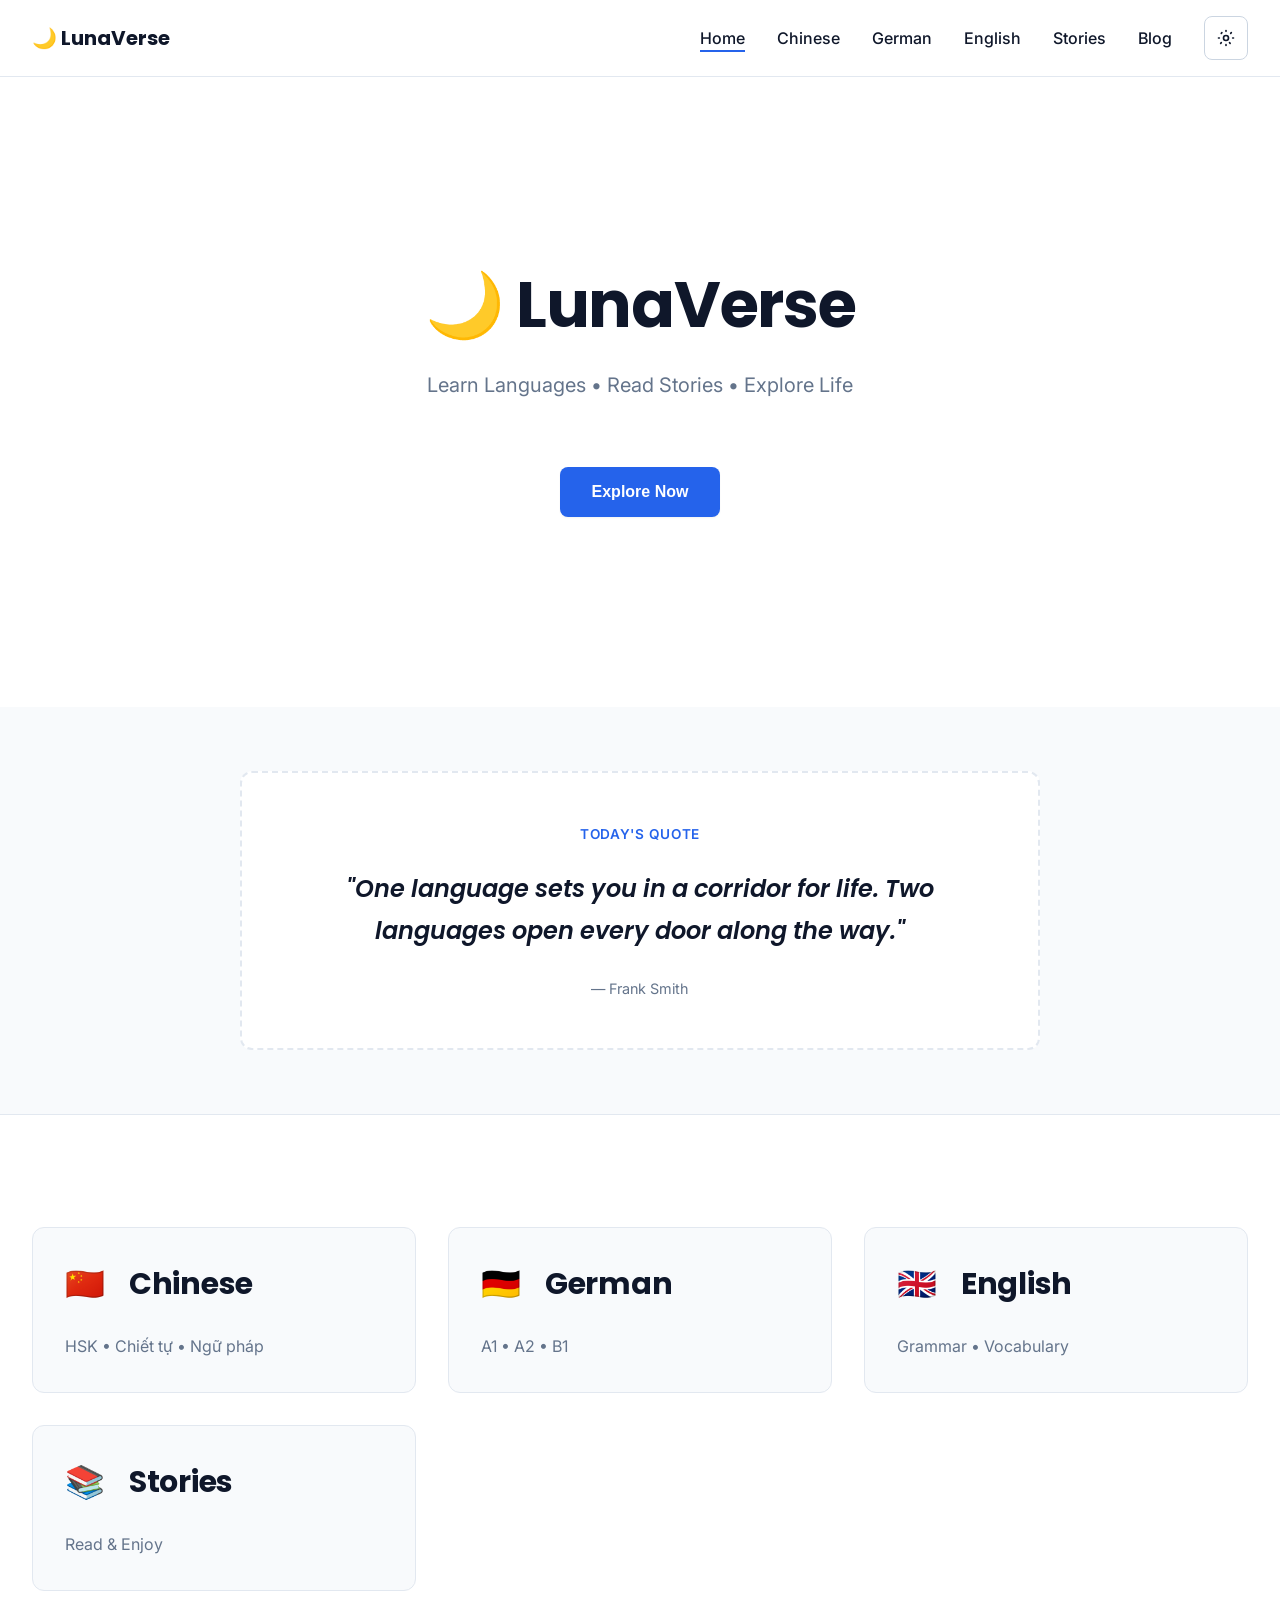
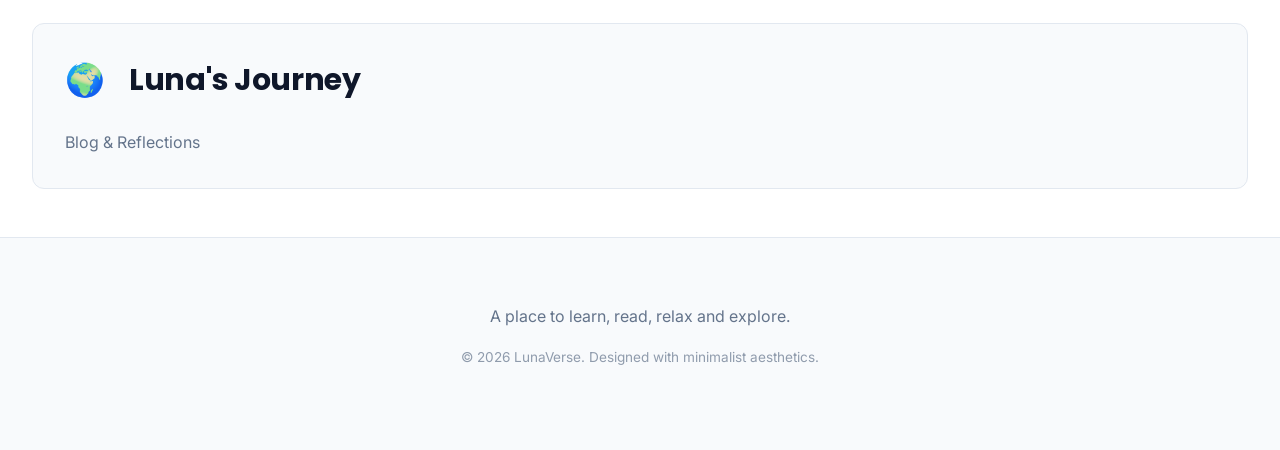
==== commit 395df5c8: "refactor: integrate HSK flashcard game into Chinese view" ====
--- a/index.html
+++ b/index.html
@@ -86,27 +86,54 @@
         </main>
     </div>
 
-    <!-- CÁC TRANG CHI TIẾT ẨN (Sẽ mở rộng ở các phần sau) -->
-    
-    <!-- Trang Học Tiếng Trung -->
+    <!-- Trang Học Tiếng Trung với HSK Flashcard Game -->
     <div id="chinese-view" class="page-view">
         <main class="main-content section-padding">
             <div class="card-header"><span class="flag">🇨🇳</span><h2>Chinese Space</h2></div>
-            <p class="card-desc">Nơi học tiếng Trung theo phong cách Notion chiết tự.</p>
+            <p class="card-desc">Học từ vựng HSK qua Flashcard tương tác thông minh.</p>
             
-            <div class="preview-box notion-style">
-                <div class="pinyin-item">
-                    <span class="hanzi">今天</span>
-                    <span class="pinyin">/ jīntiān /</span>
-                    <span class="meaning">Today</span>
-                </div>
-                <div class="example-item">
-                    <p class="ex-cn">今天我去学校。</p>
-                    <p class="ex-vn">Hôm nay tôi đi học.</p>
-                </div>
-                <div class="notion-tip">
-                    <span class="tip-icon">💡</span>
-                    <p>Mẹo ghi nhớ: Chữ 今 (kim) nghĩa là hiện tại, kết hợp với 天 (thiên) là ngày. Ngày hiện tại chính là hôm nay!</p>
+            <!-- HSK Flashcard Game Container -->
+            <div class="flashcard-wrapper">
+                <!-- Bộ lọc cấp độ HSK -->
+                <div class="hsk-filter">
+                    <button class="filter-btn active" data-level="1">HSK 1</button>
+                    <button class="filter-btn" data-level="2">HSK 2</button>
+                </div>
+
+                <!-- Thanh tiến trình -->
+                <div class="progress-container-hsk">
+                    <div id="hsk-progress-bar" class="progress-bar-hsk" style="width: 20%"></div>
+                    <span id="hsk-progress-text">1 / 5 Từ</span>
+                </div>
+
+                <!-- Thẻ Flashcard 3D có hiệu ứng lật -->
+                <div class="flashcard" id="main-flashcard">
+                    <div class="card-inner">
+                        <!-- Mặt trước: Chữ Hán to rõ ràng -->
+                        <div class="card-front">
+                            <span class="hsk-badge" id="card-badge">HSK 1</span>
+                            <h2 class="hsk-hanzi" id="card-hanzi">你好</h2>
+                            <p class="click-hint">Bấm vào thẻ để xem nghĩa</p>
+                        </div>
+                        <!-- Mặt sau: Phiên âm và giải nghĩa -->
+                        <div class="card-back">
+                            <div class="pinyin-box">
+                                <span class="hsk-pinyin" id="card-pinyin">/ nǐ hǎo /</span>
+                            </div>
+                            <h3 class="hsk-meaning" id="card-meaning">Xin chào</h3>
+                            <div class="hsk-example-box">
+                                <p class="ex-cn" id="card-ex-cn">你好！很高兴认识你。</p>
+                                <p class="ex-vn" id="card-ex-vn">Xin chào! Rất vui được gặp bạn.</p>
+                            </div>
+                        </div>
+                    </div>
+                </div>
+
+                <!-- Nút điều hướng Game -->
+                <div class="flashcard-controls">
+                    <button id="prev-btn" class="ctrl-btn">← Trước</button>
+                    <button id="flip-btn" class="ctrl-btn primary">Lật thẻ ↻</button>
+                    <button id="next-btn" class="ctrl-btn">Tiếp theo →</button>
                 </div>
             </div>
         </main>
--- a/style.css
+++ b/style.css
@@ -0,0 +1,960 @@
+/* ========== CSS RESET & VARIABLES ========== */
+* {
+    margin: 0;
+    padding: 0;
+    box-sizing: border-box;
+}
+
+:root {
+    /* Light Mode Colors */
+    --bg-primary: #FFFFFF;
+    --bg-secondary: #F8FAFC;
+    --text-primary: #0F172A;
+    --text-secondary: #64748B;
+    --accent-primary: #2563EB;
+    --accent-highlight: #FACC15;
+    --border-color: #E2E8F0;
+    --border-muted: #CBD5E1;
+    
+    /* Spacing */
+    --spacing-xs: 0.5rem;
+    --spacing-sm: 1rem;
+    --spacing-md: 1.5rem;
+    --spacing-lg: 2rem;
+    --spacing-xl: 3rem;
+    --spacing-2xl: 4rem;
+    
+    /* Typography */
+    --font-family-sans: 'Inter', -apple-system, BlinkMacSystemFont, 'Segoe UI', sans-serif;
+    --font-family-display: 'Poppins', -apple-system, BlinkMacSystemFont, 'Segoe UI', sans-serif;
+    --font-size-base: 1rem;
+    --font-size-lg: 1.125rem;
+    --font-size-xl: 1.25rem;
+    --font-size-2xl: 1.5rem;
+    --font-size-3xl: 1.875rem;
+    --font-size-4xl: 2.25rem;
+    
+    /* Line Height */
+    --line-height-tight: 1.2;
+    --line-height-normal: 1.5;
+    --line-height-relaxed: 1.75;
+    
+    /* Transitions */
+    --transition-fast: 150ms ease-in-out;
+    --transition-normal: 300ms ease-in-out;
+    --transition-slow: 500ms ease-in-out;
+    
+    /* Shadows */
+    --shadow-sm: 0 1px 2px rgba(0, 0, 0, 0.05);
+    --shadow-md: 0 4px 6px rgba(0, 0, 0, 0.1);
+    --shadow-lg: 0 10px 15px rgba(0, 0, 0, 0.1);
+}
+
+/* Dark Mode */
+[data-theme="dark"] {
+    --bg-primary: #0F172A;
+    --bg-secondary: #1E293B;
+    --text-primary: #F8FAFC;
+    --text-secondary: #94A3B8;
+    --accent-primary: #2563EB;
+    --accent-highlight: #FACC15;
+    --border-color: #1E293B;
+    --border-muted: #334155;
+}
+
+/* ========== GLOBAL STYLES ========== */
+html {
+    scroll-behavior: smooth;
+}
+
+body {
+    font-family: var(--font-family-sans);
+    background-color: var(--bg-primary);
+    color: var(--text-primary);
+    transition: background-color var(--transition-normal), color var(--transition-normal);
+    line-height: var(--line-height-normal);
+    overflow-x: hidden;
+}
+
+/* ========== TYPOGRAPHY ========== */
+h1 {
+    font-family: var(--font-family-display);
+    font-size: var(--font-size-4xl);
+    font-weight: 700;
+    line-height: var(--line-height-tight);
+    letter-spacing: -0.02em;
+}
+
+h2 {
+    font-family: var(--font-family-display);
+    font-size: var(--font-size-3xl);
+    font-weight: 700;
+    line-height: var(--line-height-tight);
+    letter-spacing: -0.01em;
+}
+
+h3 {
+    font-family: var(--font-family-display);
+    font-size: var(--font-size-2xl);
+    font-weight: 600;
+    line-height: var(--line-height-tight);
+}
+
+p {
+    color: var(--text-secondary);
+    line-height: var(--line-height-relaxed);
+}
+
+a {
+    color: var(--accent-primary);
+    text-decoration: none;
+    transition: opacity var(--transition-fast);
+}
+
+a:hover {
+    opacity: 0.8;
+}
+
+/* ========== NAVBAR ========== */
+.navbar {
+    position: sticky;
+    top: 0;
+    z-index: 1000;
+    background-color: rgba(255, 255, 255, 0.8);
+    backdrop-filter: blur(12px);
+    border-bottom: 1px solid var(--border-color);
+    transition: all var(--transition-normal);
+}
+
+[data-theme="dark"] .navbar {
+    background-color: rgba(15, 23, 42, 0.8);
+}
+
+.nav-container {
+    max-width: 1400px;
+    margin: 0 auto;
+    padding: var(--spacing-sm) var(--spacing-lg);
+    display: flex;
+    align-items: center;
+    justify-content: space-between;
+}
+
+.logo {
+    font-family: var(--font-family-display);
+    font-size: var(--font-size-xl);
+    font-weight: 700;
+    color: var(--text-primary);
+    transition: opacity var(--transition-fast);
+}
+
+.logo:hover {
+    opacity: 0.7;
+}
+
+.nav-right {
+    display: flex;
+    align-items: center;
+    gap: var(--spacing-lg);
+}
+
+.nav-links {
+    display: flex;
+    list-style: none;
+    gap: var(--spacing-lg);
+}
+
+.nav-item {
+    font-size: var(--font-size-base);
+    font-weight: 500;
+    color: var(--text-primary);
+    position: relative;
+    transition: color var(--transition-fast);
+}
+
+.nav-item::after {
+    content: '';
+    position: absolute;
+    bottom: -4px;
+    left: 0;
+    width: 0;
+    height: 2px;
+    background-color: var(--accent-primary);
+    transition: width var(--transition-fast);
+}
+
+.nav-item:hover::after,
+.nav-item.active::after {
+    width: 100%;
+}
+
+/* Theme Toggle Button */
+.theme-btn {
+    background: none;
+    border: 1px solid var(--border-muted);
+    width: 44px;
+    height: 44px;
+    border-radius: 8px;
+    cursor: pointer;
+    display: flex;
+    align-items: center;
+    justify-content: center;
+    transition: all var(--transition-fast);
+    color: var(--text-primary);
+}
+
+.theme-btn:hover {
+    background-color: var(--bg-secondary);
+    border-color: var(--accent-primary);
+}
+
+.sun-icon,
+.moon-icon {
+    width: 20px;
+    height: 20px;
+    transition: opacity var(--transition-fast);
+}
+
+.moon-icon {
+    opacity: 0;
+    position: absolute;
+}
+
+[data-theme="dark"] .sun-icon {
+    opacity: 0;
+}
+
+[data-theme="dark"] .moon-icon {
+    opacity: 1;
+}
+
+/* Responsive Navbar */
+@media (max-width: 768px) {
+    .nav-links {
+        gap: var(--spacing-md);
+    }
+
+    .nav-item {
+        font-size: 0.9rem;
+    }
+
+    .nav-right {
+        gap: var(--spacing-md);
+    }
+}
+
+/* ========== HERO SECTION ========== */
+.hero {
+    padding: var(--spacing-2xl) var(--spacing-lg);
+    text-align: center;
+    min-height: 70vh;
+    display: flex;
+    align-items: center;
+    justify-content: center;
+}
+
+.hero-content {
+    max-width: 800px;
+    margin: 0 auto;
+}
+
+.hero-title {
+    margin-bottom: var(--spacing-md);
+    font-size: clamp(2.5rem, 8vw, 4rem);
+    color: var(--text-primary);
+}
+
+.hero-subtitle {
+    font-size: clamp(1rem, 2.5vw, 1.25rem);
+    color: var(--text-secondary);
+    margin-bottom: var(--spacing-2xl);
+    line-height: var(--line-height-relaxed);
+}
+
+/* ========== BUTTONS ========== */
+.btn-explore {
+    background-color: var(--accent-primary);
+    color: white;
+    border: none;
+    padding: var(--spacing-sm) var(--spacing-lg);
+    border-radius: 8px;
+    font-weight: 600;
+    font-size: var(--font-size-base);
+    cursor: pointer;
+    transition: all var(--transition-normal);
+    box-shadow: var(--shadow-sm);
+}
+
+.btn-explore:hover {
+    opacity: 0.9;
+    transform: translateY(-2px);
+    box-shadow: var(--shadow-md);
+}
+
+/* ========== QUOTE SECTION ========== */
+.quote-section {
+    padding: var(--spacing-2xl) var(--spacing-lg);
+    background-color: var(--bg-secondary);
+    border-bottom: 1px solid var(--border-color);
+}
+
+.quote-container {
+    max-width: 800px;
+    margin: 0 auto;
+    text-align: center;
+    padding: var(--spacing-xl);
+    border: 2px dashed var(--border-color);
+    border-radius: 12px;
+    background-color: var(--bg-primary);
+}
+
+.quote-tag {
+    display: inline-block;
+    font-size: 0.85rem;
+    font-weight: 600;
+    color: var(--accent-primary);
+    margin-bottom: var(--spacing-md);
+    text-transform: uppercase;
+    letter-spacing: 0.05em;
+}
+
+.quote-text {
+    font-family: var(--font-family-display);
+    font-size: clamp(1.25rem, 3vw, 1.5rem);
+    font-weight: 600;
+    color: var(--text-primary);
+    margin-bottom: var(--spacing-md);
+    font-style: italic;
+    line-height: var(--line-height-relaxed);
+}
+
+.quote-author {
+    font-size: 0.9rem;
+    color: var(--text-secondary);
+}
+
+/* ========== MAIN CONTENT ========== */
+.main-content {
+    max-width: 1400px;
+    margin: 0 auto;
+    padding: var(--spacing-xl) var(--spacing-lg);
+}
+
+.section-padding {
+    padding: var(--spacing-2xl) var(--spacing-lg);
+}
+
+/* ========== SECTIONS GRID (HOME VIEW) ========== */
+.sections-grid {
+    display: grid;
+    grid-template-columns: repeat(auto-fit, minmax(300px, 1fr));
+    gap: var(--spacing-lg);
+    margin-top: var(--spacing-2xl);
+}
+
+.sections-grid .full-width {
+    grid-column: 1 / -1;
+}
+
+/* ========== CARD SECTION ========== */
+.card-section {
+    padding: var(--spacing-lg);
+    background-color: var(--bg-secondary);
+    border: 1px solid var(--border-color);
+    border-radius: 12px;
+    transition: all var(--transition-normal);
+    cursor: pointer;
+}
+
+.card-section:hover {
+    border-color: var(--accent-primary);
+    box-shadow: var(--shadow-md);
+    transform: translateY(-4px);
+}
+
+.card-header {
+    display: flex;
+    align-items: center;
+    gap: var(--spacing-md);
+    margin-bottom: var(--spacing-md);
+}
+
+.flag {
+    font-size: 2rem;
+}
+
+.card-header h2 {
+    margin: 0;
+}
+
+.card-desc {
+    font-size: var(--font-size-base);
+    color: var(--text-secondary);
+}
+
+/* ========== PREVIEW BOX ========== */
+.preview-box {
+    padding: var(--spacing-lg);
+    background-color: var(--bg-secondary);
+    border-radius: 12px;
+    border: 1px solid var(--border-color);
+    margin-top: var(--spacing-lg);
+}
+
+/* Notion Style */
+.notion-style {
+    padding: var(--spacing-xl);
+}
+
+.pinyin-item {
+    display: flex;
+    flex-direction: column;
+    gap: var(--spacing-md);
+    margin-bottom: var(--spacing-lg);
+    text-align: center;
+}
+
+.hanzi {
+    font-family: var(--font-family-display);
+    font-size: clamp(2.5rem, 6vw, 4rem);
+    font-weight: 700;
+    color: var(--text-primary);
+    line-height: 1;
+}
+
+.pinyin {
+    font-size: var(--font-size-lg);
+    color: var(--accent-primary);
+    font-weight: 600;
+}
+
+.meaning {
+    font-size: var(--font-size-lg);
+    color: var(--text-secondary);
+}
+
+.example-item {
+    padding: var(--spacing-md);
+    padding-left: var(--spacing-lg);
+    border-left: 4px solid var(--accent-primary);
+    background-color: var(--bg-primary);
+    border-radius: 4px;
+    margin-bottom: var(--spacing-lg);
+}
+
+.ex-cn {
+    font-size: var(--font-size-lg);
+    color: var(--text-primary);
+    margin-bottom: var(--spacing-xs);
+    font-weight: 500;
+}
+
+.ex-vn {
+    font-size: var(--font-size-base);
+    color: var(--text-secondary);
+}
+
+.notion-tip {
+    padding: var(--spacing-md);
+    background-color: rgba(250, 204, 21, 0.1);
+    border-radius: 8px;
+    border-left: 4px solid var(--accent-highlight);
+    display: flex;
+    gap: var(--spacing-md);
+}
+
+.tip-icon {
+    font-size: 1.5rem;
+    flex-shrink: 0;
+}
+
+.notion-tip p {
+    font-size: var(--font-size-base);
+    color: var(--text-secondary);
+    line-height: var(--line-height-relaxed);
+}
+
+/* Kindle Style */
+.kindle-style {
+    padding: var(--spacing-xl);
+    line-height: var(--line-height-relaxed);
+}
+
+.kindle-meta {
+    display: flex;
+    justify-content: space-between;
+    font-size: 0.9rem;
+    color: var(--text-secondary);
+    margin-bottom: var(--spacing-lg);
+    padding-bottom: var(--spacing-md);
+    border-bottom: 1px solid var(--border-color);
+}
+
+.kindle-text {
+    font-size: clamp(1rem, 2.5vw, 1.2rem);
+    color: var(--text-primary);
+    line-height: var(--line-height-relaxed);
+    text-align: justify;
+}
+
+/* Medium Style */
+.medium-style {
+    padding: var(--spacing-xl);
+}
+
+.medium-style h3 {
+    margin-bottom: var(--spacing-md);
+    color: var(--text-primary);
+}
+
+.medium-style p {
+    font-size: var(--font-size-lg);
+    color: var(--text-secondary);
+    line-height: var(--line-height-relaxed);
+}
+
+/* ========== HSK FLASHCARD GAME STYLES ========== */
+.flashcard-wrapper {
+    max-width: 500px;
+    margin: 30px auto;
+    text-align: center;
+}
+
+.hsk-filter {
+    display: flex;
+    justify-content: center;
+    gap: 10px;
+    margin-bottom: 20px;
+}
+
+.filter-btn {
+    background: var(--bg-secondary);
+    border: 1px solid var(--border-color);
+    color: var(--text-primary);
+    padding: 8px 16px;
+    border-radius: 20px;
+    cursor: pointer;
+    font-weight: 500;
+    transition: all 0.3s ease;
+}
+
+.filter-btn.active, .filter-btn:hover {
+    background: var(--accent-primary);
+    color: white;
+    border-color: var(--accent-primary);
+}
+
+.progress-container-hsk {
+    display: flex;
+    align-items: center;
+    justify-content: space-between;
+    gap: 15px;
+    margin-bottom: 25px;
+    font-size: 0.9rem;
+    color: var(--text-secondary);
+}
+
+.progress-bar-hsk {
+    height: 6px;
+    background: var(--accent-primary);
+    border-radius: 3px;
+    transition: width 0.3s ease;
+    flex: 1;
+}
+
+/* Hiệu ứng 3D Flip Card */
+.flashcard {
+    height: 300px;
+    perspective: 1000px;
+    cursor: pointer;
+    margin-bottom: 30px;
+}
+
+.card-inner {
+    position: relative;
+    width: 100%;
+    height: 100%;
+    text-align: center;
+    transition: transform 0.6s cubic-bezier(0.4, 0, 0.2, 1);
+    transform-style: preserve-3d;
+    box-shadow: var(--shadow-lg);
+    border-radius: 16px;
+}
+
+.flashcard.flipped .card-inner {
+    transform: rotateY(180deg);
+}
+
+.card-front, .card-back {
+    position: absolute;
+    width: 100%;
+    height: 100%;
+    backface-visibility: hidden;
+    border-radius: 16px;
+    background: var(--bg-secondary);
+    border: 1px solid var(--border-color);
+    display: flex;
+    flex-direction: column;
+    justify-content: center;
+    align-items: center;
+    padding: 30px;
+    box-sizing: border-box;
+}
+
+.card-back {
+    transform: rotateY(180deg);
+    justify-content: space-around;
+}
+
+.hsk-badge {
+    position: absolute;
+    top: 15px;
+    left: 20px;
+    background: #EF4444;
+    color: white;
+    font-size: 0.75rem;
+    padding: 3px 8px;
+    border-radius: 12px;
+    font-weight: 600;
+}
+
+.hsk-hanzi {
+    font-size: 3.5rem;
+    font-family: var(--font-family-display);
+    color: var(--text-primary);
+    margin: 0;
+}
+
+.click-hint {
+    font-size: 0.8rem;
+    color: var(--text-secondary);
+    position: absolute;
+    bottom: 15px;
+    margin: 0;
+}
+
+.hsk-pinyin {
+    color: var(--accent-primary);
+    font-weight: 600;
+    font-size: 1.2rem;
+}
+
+.hsk-meaning {
+    font-size: 1.5rem;
+    color: var(--text-primary);
+    margin: 10px 0;
+}
+
+.hsk-example-box {
+    border-left: 3px solid var(--border-color);
+    padding-left: 15px;
+    text-align: left;
+    width: 100%;
+}
+
+.ex-cn { font-weight: 500; margin-bottom: 4px; color: var(--text-primary); }
+.ex-vn { color: var(--text-secondary); font-size: 0.9rem; margin: 0; }
+
+.flashcard-controls {
+    display: flex;
+    justify-content: space-between;
+    gap: 15px;
+}
+
+.ctrl-btn {
+    flex: 1;
+    padding: 12px;
+    border: 1px solid var(--border-color);
+    background: var(--bg-secondary);
+    color: var(--text-primary);
+    border-radius: 8px;
+    cursor: pointer;
+    font-weight: 500;
+    transition: all 0.2s;
+}
+
+.ctrl-btn.primary {
+    background: var(--text-primary);
+    color: var(--bg-primary);
+    border-color: var(--text-primary);
+}
+
+.ctrl-btn:hover {
+    opacity: 0.9;
+    transform: translateY(-1px);
+}
+
+/* ========== PAGE VIEW SYSTEM ========== */
+.page-view {
+    display: none;
+    animation: fadeIn var(--transition-normal);
+}
+
+.page-view.active {
+    display: block;
+}
+
+@keyframes fadeIn {
+    from {
+        opacity: 0;
+    }
+    to {
+        opacity: 1;
+    }
+}
+
+/* ========== FOOTER ========== */
+.footer {
+    background-color: var(--bg-secondary);
+    border-top: 1px solid var(--border-color);
+    padding: var(--spacing-2xl) var(--spacing-lg);
+    text-align: center;
+    color: var(--text-secondary);
+}
+
+.footer p {
+    margin-bottom: var(--spacing-sm);
+}
+
+.copyright {
+    font-size: 0.85rem;
+    opacity: 0.7;
+}
+
+/* ========== RESPONSIVE DESIGN ========== */
+@media (max-width: 1024px) {
+    .sections-grid {
+        grid-template-columns: repeat(auto-fit, minmax(280px, 1fr));
+    }
+}
+
+@media (max-width: 768px) {
+    .hero {
+        min-height: 60vh;
+        padding: var(--spacing-xl) var(--spacing-md);
+    }
+
+    .hero-title {
+        font-size: clamp(1.875rem, 6vw, 3rem);
+    }
+
+    .hero-subtitle {
+        font-size: clamp(0.95rem, 2.5vw, 1.1rem);
+    }
+
+    .nav-container {
+        padding: var(--spacing-sm) var(--spacing-md);
+    }
+
+    .nav-links {
+        gap: var(--spacing-md);
+        font-size: 0.9rem;
+    }
+
+    .nav-right {
+        gap: var(--spacing-sm);
+    }
+
+    .main-content {
+        padding: var(--spacing-lg) var(--spacing-md);
+    }
+
+    .section-padding {
+        padding: var(--spacing-lg) var(--spacing-md);
+    }
+
+    .sections-grid {
+        grid-template-columns: 1fr;
+    }
+
+    .sections-grid .full-width {
+        grid-column: 1;
+    }
+
+    .quote-container {
+        padding: var(--spacing-lg);
+    }
+
+    .quote-text {
+        font-size: clamp(1.1rem, 2.5vw, 1.3rem);
+    }
+
+    .pinyin-item {
+        text-align: center;
+    }
+
+    .hanzi {
+        font-size: clamp(2rem, 6vw, 3rem);
+    }
+
+    .kindle-meta {
+        flex-direction: column;
+        gap: var(--spacing-sm);
+    }
+
+    .hsk-hanzi {
+        font-size: 2.5rem;
+    }
+
+    .flashcard {
+        height: 250px;
+    }
+}
+
+@media (max-width: 480px) {
+    :root {
+        --spacing-lg: 1.5rem;
+        --spacing-xl: 2rem;
+        --spacing-2xl: 2.5rem;
+    }
+
+    h1 {
+        font-size: var(--font-size-3xl);
+    }
+
+    h2 {
+        font-size: var(--font-size-2xl);
+    }
+
+    .hero {
+        min-height: 50vh;
+        padding: var(--spacing-lg) var(--spacing-md);
+    }
+
+    .hero-title {
+        font-size: 1.875rem;
+    }
+
+    .hero-subtitle {
+        font-size: 1rem;
+    }
+
+    .nav-container {
+        flex-direction: column;
+        gap: var(--spacing-md);
+    }
+
+    .nav-links {
+        width: 100%;
+        gap: var(--spacing-sm);
+        flex-wrap: wrap;
+        justify-content: center;
+    }
+
+    .nav-item {
+        font-size: 0.85rem;
+    }
+
+    .logo {
+        font-size: 1rem;
+    }
+
+    .card-section {
+        padding: var(--spacing-md);
+    }
+
+    .preview-box {
+        padding: var(--spacing-md);
+    }
+
+    .notion-style {
+        padding: var(--spacing-lg);
+    }
+
+    .hanzi {
+        font-size: 2rem;
+    }
+
+    .pinyin {
+        font-size: 1rem;
+    }
+
+    .meaning {
+        font-size: 1rem;
+    }
+
+    .btn-explore {
+        padding: var(--spacing-sm) var(--spacing-md);
+        font-size: 0.9rem;
+    }
+
+    .quote-container {
+        padding: var(--spacing-md);
+    }
+
+    .quote-text {
+        font-size: 1.1rem;
+    }
+
+    .footer {
+        padding: var(--spacing-lg) var(--spacing-md);
+    }
+
+    .hsk-hanzi {
+        font-size: 2rem;
+    }
+
+    .flashcard {
+        height: 220px;
+    }
+
+    .ctrl-btn {
+        padding: 10px;
+        font-size: 0.85rem;
+    }
+
+    .flashcard-wrapper {
+        max-width: 100%;
+    }
+}
+
+/* ========== ACCESSIBILITY ========== */
+@media (prefers-reduced-motion: reduce) {
+    * {
+        animation-duration: 0.01ms !important;
+        animation-iteration-count: 1 !important;
+        transition-duration: 0.01ms !important;
+    }
+}
+
+/* ========== UTILITY CLASSES ========== */
+.hidden {
+    display: none;
+}
+
+.container {
+    max-width: 1400px;
+    margin: 0 auto;
+    padding: 0 var(--spacing-lg);
+}
+
+.text-center {
+    text-align: center;
+}
+
+.text-muted {
+    color: var(--text-secondary);
+}
+
+.mt-sm {
+    margin-top: var(--spacing-sm);
+}
+
+.mt-md {
+    margin-top: var(--spacing-md);
+}
+
+.mt-lg {
+    margin-top: var(--spacing-lg);
+}
+
+.mb-sm {
+    margin-bottom: var(--spacing-sm);
+}
+
+.mb-md {
+    margin-bottom: var(--spacing-md);
+}
+
+.mb-lg {
+    margin-bottom: var(--spacing-lg);
+}
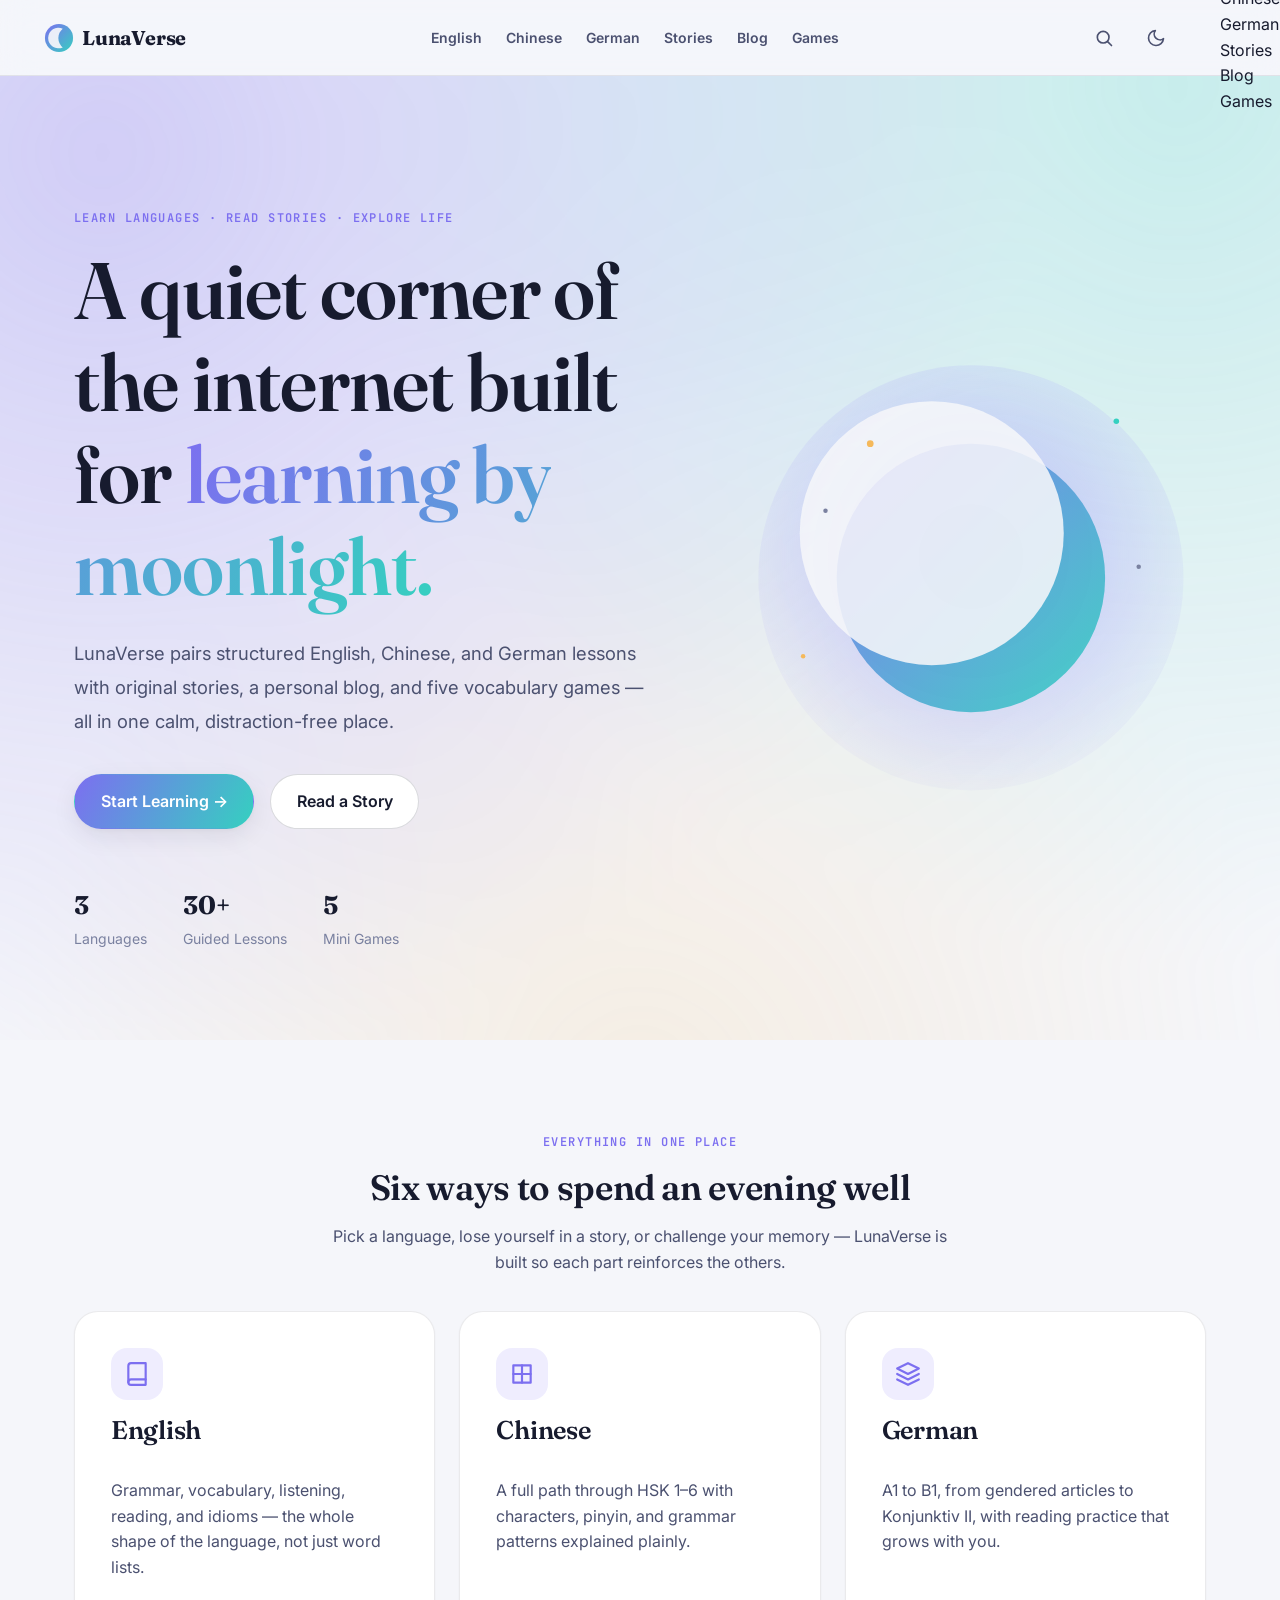
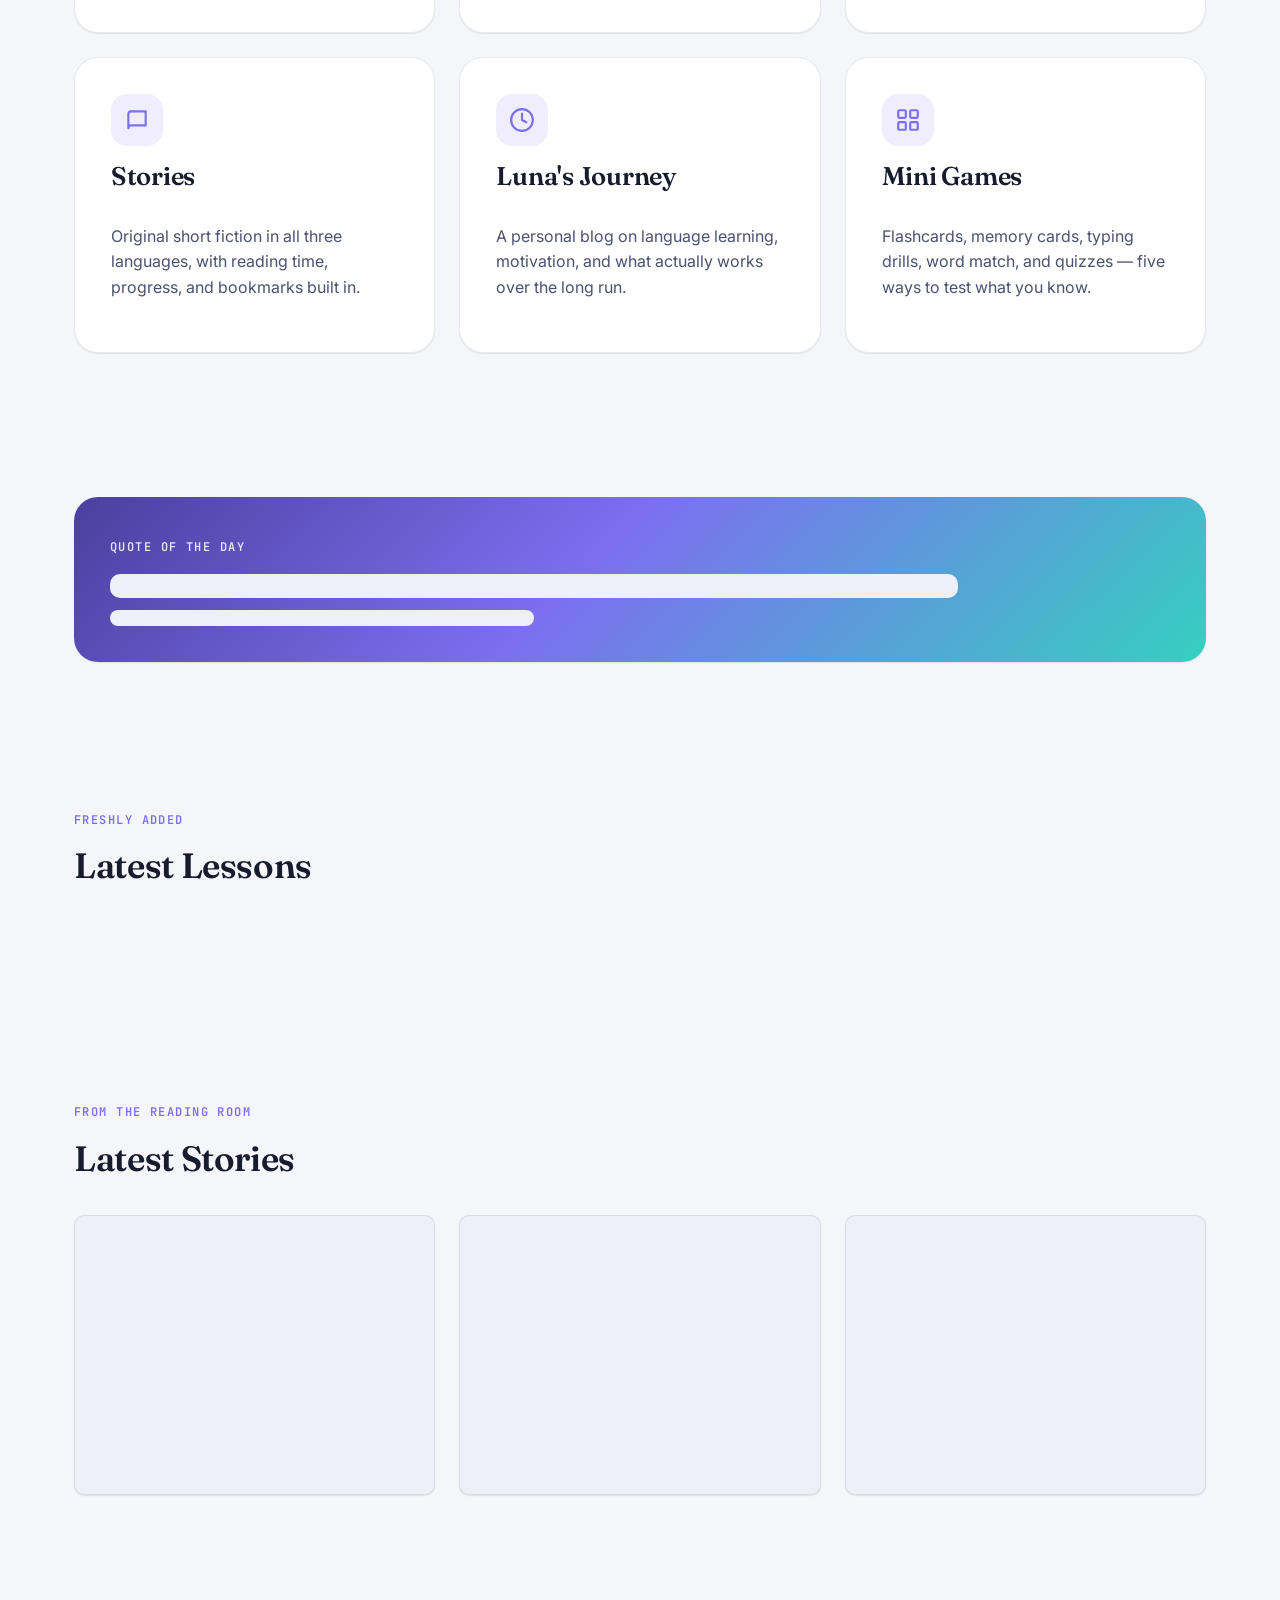
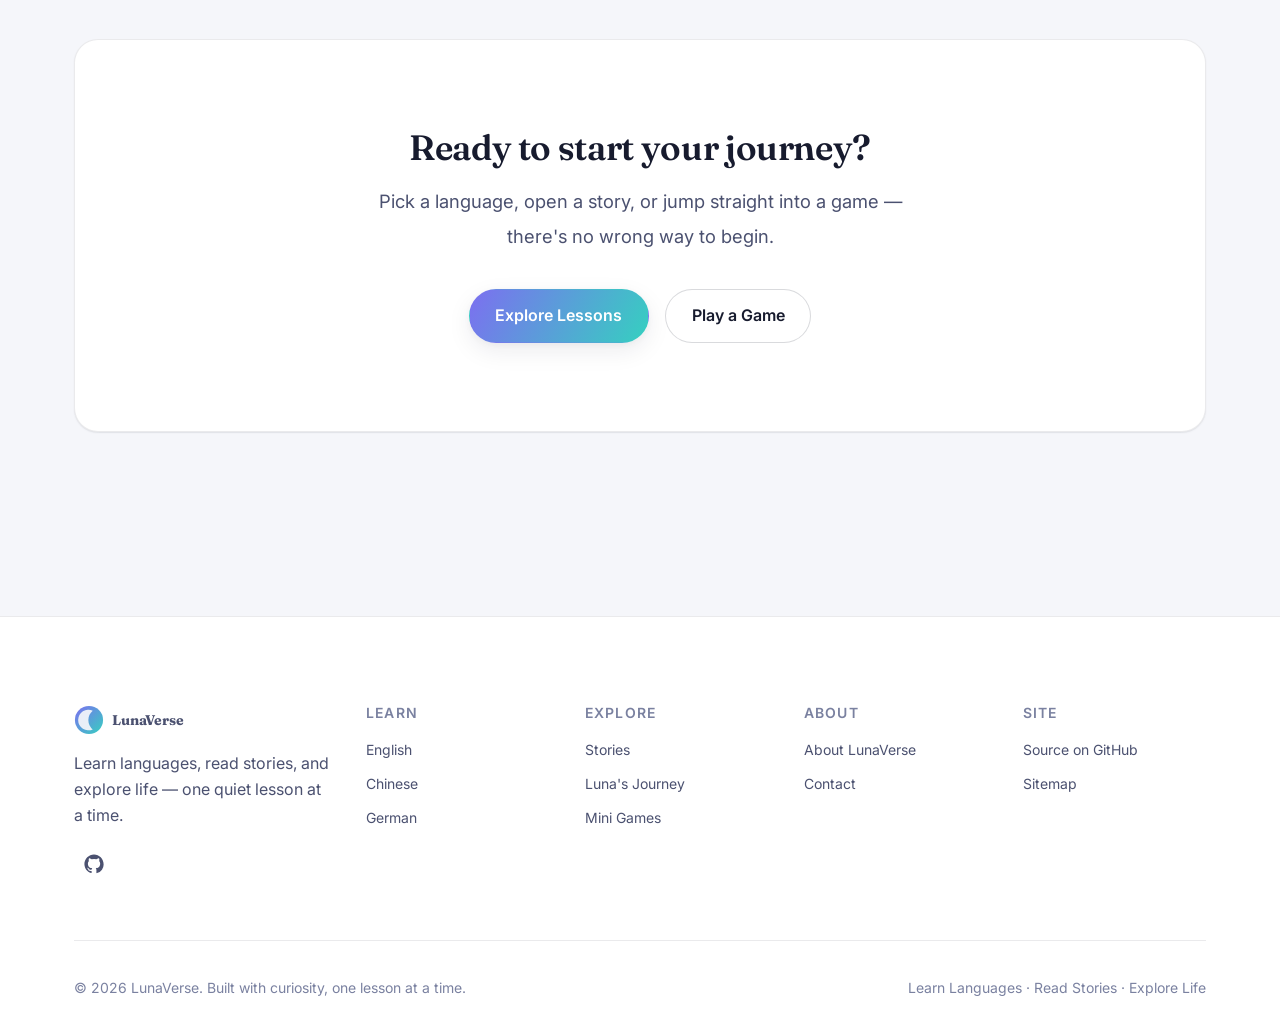
==== commit fd7e4ebb: "Add files via upload" ====
--- a/index.html
+++ b/index.html
@@ -1,205 +1,291 @@
 <!DOCTYPE html>
-<html lang="vi">
+<html lang="en">
 <head>
-    <meta charset="UTF-8">
-    <meta name="viewport" content="width=device-width, initial-scale=1.0">
-    <title>🌙 LunaVerse - Learn Languages • Read Stories • Explore Life</title>
-    <!-- Fonts -->
-    <link rel="preconnect" href="https://fonts.googleapis.com">
-    <link rel="preconnect" href="https://fonts.gstatic.com" crossorigin>
-    <link href="https://fonts.googleapis.com/css2?family=Inter:wght@400;500;600&family=Poppins:wght@500;600;700&display=swap" rel="stylesheet">
-    <!-- Stylesheet -->
-    <link rel="stylesheet" href="style.css">
+  <meta charset="UTF-8">
+  <meta name="viewport" content="width=device-width, initial-scale=1.0">
+  <title>LunaVerse — Learn Languages, Read Stories, Explore Life</title>
+  <meta name="description" content="LunaVerse is a premium personal education platform for learning English, Chinese, and German through structured lessons, original stories, a personal blog, and vocabulary games.">
+  <meta name="theme-color" content="#F5F6FA">
+  <link rel="canonical" href="https://lunadestories.github.io/">
+
+  <!-- Open Graph -->
+  <meta property="og:type" content="website">
+  <meta property="og:title" content="LunaVerse — Learn Languages, Read Stories, Explore Life">
+  <meta property="og:description" content="LunaVerse is a premium personal education platform for learning English, Chinese, and German through structured lessons, original stories, a personal blog, and vocabulary games.">
+  <meta property="og:url" content="https://lunadestories.github.io/">
+  <meta property="og:site_name" content="LunaVerse">
+  <meta property="og:image" content="https://lunadestories.github.io/assets/images/backgrounds/social-share.svg">
+
+  <!-- Twitter Card -->
+  <meta name="twitter:card" content="summary_large_image">
+  <meta name="twitter:title" content="LunaVerse — Learn Languages, Read Stories, Explore Life">
+  <meta name="twitter:description" content="LunaVerse is a premium personal education platform for learning English, Chinese, and German through structured lessons, original stories, a personal blog, and vocabulary games.">
+  <meta name="twitter:image" content="https://lunadestories.github.io/assets/images/backgrounds/social-share.svg">
+
+  <link rel="icon" href="favicon.svg" type="image/svg+xml">
+  <link rel="alternate icon" href="favicon.ico">
+  <link rel="manifest" href="manifest.json">
+
+  <link rel="preconnect" href="https://fonts.googleapis.com">
+  <link rel="preconnect" href="https://fonts.gstatic.com" crossorigin>
+  <link href="https://fonts.googleapis.com/css2?family=Fraunces:ital,opsz,wght@0,9..144,400;0,9..144,600;0,9..144,700;1,9..144,500&family=Inter:wght@400;500;600;700&family=JetBrains+Mono:wght@400;500&display=swap" rel="stylesheet">
+
+  <link rel="stylesheet" href="assets/css/variables.css">
+  <link rel="stylesheet" href="assets/css/style.css">
+  <link rel="stylesheet" href="assets/css/layout.css">
+  <link rel="stylesheet" href="assets/css/animations.css">
+  <link rel="stylesheet" href="assets/css/responsive.css">
+  
+  <script type="application/ld+json">
+  {
+    "@context": "https://schema.org",
+    "@type": "EducationalOrganization",
+    "name": "LunaVerse",
+    "url": "https://lunadestories.github.io",
+    "description": "A premium personal education platform for learning English, Chinese, and German through structured lessons, original stories, a personal blog, and vocabulary games.",
+    "sameAs": ["https://github.com/lunadestories/lunadestories.github.io"]
+  }
+  </script>
+
 </head>
 <body>
-
-    <!-- Navigation Bar -->
-    <nav class="navbar">
-        <div class="nav-container">
-            <a href="#" class="logo" data-target="home-view">🌙 LunaVerse</a>
-            <div class="nav-right">
-                <ul class="nav-links">
-                    <li><a href="#" class="nav-item active" data-target="home-view">Home</a></li>
-                    <li><a href="#" class="nav-item" data-target="chinese-view">Chinese</a></li>
-                    <li><a href="#" class="nav-item" data-target="german-view">German</a></li>
-                    <li><a href="#" class="nav-item" data-target="english-view">English</a></li>
-                    <li><a href="#" class="nav-item" data-target="stories-view">Stories</a></li>
-                    <li><a href="#" class="nav-item" data-target="blog-view">Blog</a></li>
-                </ul>
-                <button id="theme-toggle" class="theme-btn" aria-label="Toggle dark mode">
-                    <svg class="sun-icon" xmlns="http://www.w3.org/2000/svg" fill="none" viewBox="0 0 24 24" stroke="currentColor"><path stroke-linecap="round" stroke-linejoin="round" stroke-width="2" d="M12 3v1m0 16v1m9-9h-1M4 12H3m15.364-6.364l-.707.707M6.343 17.657l-.707.707M16.243 17.657l.707.707M6.343 6.343l.707-.707M15 12a3 3 0 11-6 0 3 3 0 016 0z" /></svg>
-                    <svg class="moon-icon" xmlns="http://www.w3.org/2000/svg" fill="none" viewBox="0 0 24 24" stroke="currentColor"><path stroke-linecap="round" stroke-linejoin="round" stroke-width="2" d="M21 12.79A9 9 0 1111.21 3 7 7 0 0021 12.79z" /></svg>
-                </button>
-            </div>
-        </div>
-    </nav>
-
-    <!-- TRANG CHỦ (HOME VIEW) -->
-    <div id="home-view" class="page-view active">
-        <!-- Hero Section -->
-        <header class="hero">
-            <div class="hero-content">
-                <h1 class="hero-title">🌙 LunaVerse</h1>
-                <p class="hero-subtitle">Learn Languages • Read Stories • Explore Life</p>
-                <button class="btn-explore" data-target="chinese-view">Explore Now</button>
-            </div>
-        </header>
-
-        <!-- Today's Quote Section -->
-        <section class="quote-section">
-            <div class="quote-container">
-                <span class="quote-tag">Today's Quote</span>
-                <p id="daily-quote" class="quote-text">"Learning another language is another way of becoming another person."</p>
-                <span id="quote-author" class="quote-author">— Haruki Murakami</span>
-            </div>
-        </section>
-
-        <!-- Preview Grid -->
-        <main class="main-content">
-            <div class="sections-grid">
-                <!-- Preview Chinese -->
-                <section class="card-section preview-card" data-target="chinese-view">
-                    <div class="card-header"><span class="flag">🇨🇳</span><h2>Chinese</h2></div>
-                    <p class="card-desc">HSK • Chiết tự • Ngữ pháp</p>
-                </section>
-                <!-- Preview German -->
-                <section class="card-section preview-card" data-target="german-view">
-                    <div class="card-header"><span class="flag">🇩🇪</span><h2>German</h2></div>
-                    <p class="card-desc">A1 • A2 • B1</p>
-                </section>
-                <!-- Preview English -->
-                <section class="card-section preview-card" data-target="english-view">
-                    <div class="card-header"><span class="flag">🇬🇧</span><h2>English</h2></div>
-                    <p class="card-desc">Grammar • Vocabulary</p>
-                </section>
-                <!-- Preview Stories -->
-                <section class="card-section preview-card" data-target="stories-view">
-                    <div class="card-header"><span class="flag">📚</span><h2>Stories</h2></div>
-                    <p class="card-desc">Read & Enjoy</p>
-                </section>
-                <!-- Preview Blog -->
-                <section class="card-section preview-card full-width" data-target="blog-view">
-                    <div class="card-header"><span class="flag">🌍</span><h2>Luna's Journey</h2></div>
-                    <p class="card-desc">Blog & Reflections</p>
-                </section>
-            </div>
-        </main>
-    </div>
-
-    <!-- Trang Học Tiếng Trung với HSK Flashcard Game -->
-    <div id="chinese-view" class="page-view">
-        <main class="main-content section-padding">
-            <div class="card-header"><span class="flag">🇨🇳</span><h2>Chinese Space</h2></div>
-            <p class="card-desc">Học từ vựng HSK qua Flashcard tương tác thông minh.</p>
-            
-            <!-- HSK Flashcard Game Container -->
-            <div class="flashcard-wrapper">
-                <!-- Bộ lọc cấp độ HSK -->
-                <div class="hsk-filter">
-                    <button class="filter-btn active" data-level="1">HSK 1</button>
-                    <button class="filter-btn" data-level="2">HSK 2</button>
-                </div>
-
-                <!-- Thanh tiến trình -->
-                <div class="progress-container-hsk">
-                    <div id="hsk-progress-bar" class="progress-bar-hsk" style="width: 20%"></div>
-                    <span id="hsk-progress-text">1 / 5 Từ</span>
-                </div>
-
-                <!-- Thẻ Flashcard 3D có hiệu ứng lật -->
-                <div class="flashcard" id="main-flashcard">
-                    <div class="card-inner">
-                        <!-- Mặt trước: Chữ Hán to rõ ràng -->
-                        <div class="card-front">
-                            <span class="hsk-badge" id="card-badge">HSK 1</span>
-                            <h2 class="hsk-hanzi" id="card-hanzi">你好</h2>
-                            <p class="click-hint">Bấm vào thẻ để xem nghĩa</p>
-                        </div>
-                        <!-- Mặt sau: Phiên âm và giải nghĩa -->
-                        <div class="card-back">
-                            <div class="pinyin-box">
-                                <span class="hsk-pinyin" id="card-pinyin">/ nǐ hǎo /</span>
-                            </div>
-                            <h3 class="hsk-meaning" id="card-meaning">Xin chào</h3>
-                            <div class="hsk-example-box">
-                                <p class="ex-cn" id="card-ex-cn">你好！很高兴认识你。</p>
-                                <p class="ex-vn" id="card-ex-vn">Xin chào! Rất vui được gặp bạn.</p>
-                            </div>
-                        </div>
-                    </div>
-                </div>
-
-                <!-- Nút điều hướng Game -->
-                <div class="flashcard-controls">
-                    <button id="prev-btn" class="ctrl-btn">← Trước</button>
-                    <button id="flip-btn" class="ctrl-btn primary">Lật thẻ ↻</button>
-                    <button id="next-btn" class="ctrl-btn">Tiếp theo →</button>
-                </div>
-            </div>
-        </main>
-    </div>
-
-    <!-- Trang Học Tiếng Đức -->
-    <div id="german-view" class="page-view">
-        <main class="main-content section-padding">
-            <div class="card-header"><span class="flag">🇩🇪</span><h2>German Space</h2></div>
-            <p class="card-desc">Học tiếng Đức tối giản cho các cấp độ A1 • A2 • B1.</p>
-            <div class="preview-box notion-style">
-                <div class="pinyin-item">
-                    <span class="hanzi">Guten Tag</span>
-                    <span class="pinyin">/ ˈɡuːtn̩ ˈtaːk /</span>
-                    <span class="meaning">Hello / Good day</span>
-                </div>
-            </div>
-        </main>
-    </div>
-
-    <!-- Trang Học Tiếng Anh -->
-    <div id="english-view" class="page-view">
-        <main class="main-content section-padding">
-            <div class="card-header"><span class="flag">🇬🇧</span><h2>English Space</h2></div>
-            <p class="card-desc">Làm chủ bản chất bản từ vựng và ngữ pháp tiếng Anh.</p>
-            <div class="preview-box notion-style">
-                <div class="pinyin-item">
-                    <span class="hanzi">Serendipity</span>
-                    <span class="pinyin">/ ˌserənˈdipədē /</span>
-                    <span class="meaning">Sự tình cờ may mắn</span>
-                </div>
-            </div>
-        </main>
-    </div>
-
-    <!-- Thư Viện Truyện -->
-    <div id="stories-view" class="page-view">
-        <main class="main-content section-padding">
-            <div class="card-header"><span class="flag">📚</span><h2>Kindle Library</h2></div>
-            <p class="card-desc">Đọc sách phong cách Kindle tối giản.</p>
-            <div class="preview-box kindle-style">
-                <div class="kindle-meta"><span>5 min read</span><span>Progress: 40%</span></div>
-                <p class="kindle-text">Hoàng tử bé đứng trên tiểu hành tinh của mình, nhìn ngắm hoàng hôn buông xuống chầm chậm...</p>
-            </div>
-        </main>
-    </div>
-
-    <!-- Trang Blog -->
-    <div id="blog-view" class="page-view">
-        <main class="main-content section-padding">
-            <div class="card-header"><span class="flag">🌍</span><h2>Luna's Insights</h2></div>
-            <p class="card-desc">Góc nhỏ chiêm nghiệm cuộc sống và trải nghiệm tự học.</p>
-            <div class="preview-box medium-style">
-                <h3>Hành trình từ số 0 đến việc làm chủ các ngoại ngữ</h3>
-                <p>Học ngoại ngữ không phải là nhồi nhét sách giáo khoa, mà là cách chúng ta mở ra một lăng kính mới để nhìn thế giới...</p>
-            </div>
-        </main>
-    </div>
-
-    <!-- Footer -->
-    <footer class="footer">
-        <p>A place to learn, read, relax and explore.</p>
-        <p class="copyright">© 2026 LunaVerse. Designed with minimalist aesthetics.</p>
-    </footer>
-
-    <!-- JavaScript -->
-    <script src="script.js"></script>
+  <a class="skip-link" href="#main">Skip to content</a>
+  <header class="site-header">
+    <div class="container">
+      <a href="index.html" class="brand"><svg class="brand-mark" viewBox="0 0 32 32" fill="none" xmlns="http://www.w3.org/2000/svg"><circle cx="16" cy="16" r="15" fill="url(#lg)"/><path d="M20 6a11 11 0 1 0 0 20 13 13 0 0 1 0-20z" fill="var(--bg-canvas)" fill-opacity="0.92"/><defs><linearGradient id="lg" x1="1" y1="1" x2="31" y2="31" gradientUnits="userSpaceOnUse"><stop stop-color="#7C6FF0"/><stop offset="1" stop-color="#35D0C0"/></linearGradient></defs></svg><span>LunaVerse</span></a>
+      <nav class="main-nav" aria-label="Primary">
+        <ul>
+        <li><a href="pages/english.html">English</a></li>
+        <li><a href="pages/chinese.html">Chinese</a></li>
+        <li><a href="pages/german.html">German</a></li>
+        <li><a href="pages/stories.html">Stories</a></li>
+        <li><a href="pages/blog.html">Blog</a></li>
+        <li><a href="pages/games.html">Games</a></li>
+        </ul>
+      </nav>
+      <div class="header-actions">
+        <button class="icon-btn" type="button" data-search-open aria-label="Search LunaVerse"><svg viewBox="0 0 24 24" fill="none" stroke="currentColor" stroke-width="2" stroke-linecap="round" stroke-linejoin="round"><circle cx="11" cy="11" r="7"/><line x1="21" y1="21" x2="16.65" y2="16.65"/></svg></button>
+        <button class="icon-btn theme-toggle" type="button" aria-label="Toggle dark mode" aria-pressed="false"><svg class="icon-sun" viewBox="0 0 24 24" fill="none" stroke="currentColor" stroke-width="2" stroke-linecap="round" stroke-linejoin="round"><circle cx="12" cy="12" r="4"/><path d="M12 2v2M12 20v2M4.93 4.93l1.41 1.41M17.66 17.66l1.41 1.41M2 12h2M20 12h2M4.93 19.07l1.41-1.41M17.66 6.34l1.41-1.41"/></svg><svg class="icon-moon" viewBox="0 0 24 24" fill="none" stroke="currentColor" stroke-width="2" stroke-linecap="round" stroke-linejoin="round"><path d="M21 12.79A9 9 0 1 1 11.21 3 7 7 0 0 0 21 12.79z"/></svg></button>
+        <button class="nav-toggle icon-btn" type="button" aria-label="Open menu" aria-expanded="false"><svg viewBox="0 0 24 24" fill="none" stroke="currentColor" stroke-width="2" stroke-linecap="round" stroke-linejoin="round"><line x1="3" y1="6" x2="21" y2="6"/><line x1="3" y1="12" x2="21" y2="12"/><line x1="3" y1="18" x2="21" y2="18"/></svg></button>
+      </div>
+    </div>
+    <div class="mobile-nav-panel">
+      <ul>
+        <li><a href="pages/english.html">English</a></li>
+        <li><a href="pages/chinese.html">Chinese</a></li>
+        <li><a href="pages/german.html">German</a></li>
+        <li><a href="pages/stories.html">Stories</a></li>
+        <li><a href="pages/blog.html">Blog</a></li>
+        <li><a href="pages/games.html">Games</a></li>
+      </ul>
+    </div>
+  </header>
+  <div class="search-overlay">
+    <div class="search-panel" role="dialog" aria-modal="true" aria-label="Search LunaVerse">
+      <div class="search-input-row">
+        <svg viewBox="0 0 24 24" fill="none" stroke="currentColor" stroke-width="2" stroke-linecap="round" stroke-linejoin="round"><circle cx="11" cy="11" r="7"/><line x1="21" y1="21" x2="16.65" y2="16.65"/></svg>
+        <input type="text" placeholder="Search lessons, stories, blog posts..." aria-label="Search LunaVerse" autocomplete="off">
+        <button class="search-close icon-btn" type="button" aria-label="Close search">
+          <svg viewBox="0 0 24 24" fill="none" stroke="currentColor" stroke-width="2" stroke-linecap="round"><line x1="18" y1="6" x2="6" y2="18"/><line x1="6" y1="6" x2="18" y2="18"/></svg>
+        </button>
+      </div>
+      <div class="search-results"></div>
+      <p class="meta-row" style="margin-top:0.75rem;">Tip: press <kbd>Ctrl</kbd>/<kbd>&#8984;</kbd> + <kbd>K</kbd> to search anytime</p>
+    </div>
+  </div>
+  <main id="main">
+
+    <section class="hero">
+      <div class="hero-bg" aria-hidden="true"></div>
+      <div class="container hero-inner">
+        <div class="hero-copy" data-reveal>
+          <p class="eyebrow hero-eyebrow">Learn Languages &middot; Read Stories &middot; Explore Life</p>
+          <h1>A quiet corner of the internet built for <span class="text-gradient">learning by moonlight.</span></h1>
+          <p class="lead">LunaVerse pairs structured English, Chinese, and German lessons with original stories, a personal blog, and five vocabulary games &mdash; all in one calm, distraction-free place.</p>
+          <div class="hero-actions">
+            <a href="pages/english.html" class="btn btn-primary">Start Learning &rarr;</a>
+            <a href="pages/stories.html" class="btn btn-secondary">Read a Story</a>
+          </div>
+          <div class="hero-stats">
+            <div class="hero-stat"><strong>3</strong><span>Languages</span></div>
+            <div class="hero-stat"><strong>30+</strong><span>Guided Lessons</span></div>
+            <div class="hero-stat"><strong>5</strong><span>Mini Games</span></div>
+          </div>
+        </div>
+        <div class="hero-visual" data-reveal data-reveal-delay="1" aria-hidden="true">
+          <svg viewBox="0 0 420 420" width="100%" role="presentation">
+            <defs>
+              <radialGradient id="moonGlow" cx="50%" cy="45%" r="60%">
+                <stop offset="0%" stop-color="#9C90FF" stop-opacity="0.55"/>
+                <stop offset="100%" stop-color="#9C90FF" stop-opacity="0"/>
+              </radialGradient>
+              <linearGradient id="moonBody" x1="0" y1="0" x2="1" y2="1">
+                <stop offset="0%" stop-color="#7C6FF0"/>
+                <stop offset="100%" stop-color="#35D0C0"/>
+              </linearGradient>
+            </defs>
+            <circle cx="210" cy="210" r="190" fill="url(#moonGlow)"/>
+            <circle cx="210" cy="210" r="120" fill="url(#moonBody)" opacity="0.92"/>
+            <circle cx="175" cy="170" r="118" fill="var(--bg-canvas)" opacity="0.88"/>
+            <circle cx="120" cy="90" r="3" fill="var(--luna-gold)"/>
+            <circle cx="80" cy="150" r="2" fill="var(--text-tertiary)"/>
+            <circle cx="340" cy="70" r="2.5" fill="var(--luna-teal)"/>
+            <circle cx="360" cy="200" r="2" fill="var(--text-tertiary)"/>
+            <circle cx="60" cy="280" r="2" fill="var(--luna-gold)"/>
+          </svg>
+        </div>
+      </div>
+    </section>
+
+    <section class="section" aria-labelledby="features-heading">
+      <div class="container">
+        <div class="section-header center" data-reveal>
+          <p class="eyebrow">Everything in one place</p>
+          <h2 id="features-heading">Six ways to spend an evening well</h2>
+          <p>Pick a language, lose yourself in a story, or challenge your memory &mdash; LunaVerse is built so each part reinforces the others.</p>
+        </div>
+        <div class="grid feature-grid">
+          <a class="card card-hover feature-card" href="pages/english.html" data-reveal>
+            <span class="icon-plate"><svg viewBox="0 0 24 24" fill="none" stroke="currentColor" stroke-width="2" stroke-linecap="round" stroke-linejoin="round"><path d="M4 19.5A2.5 2.5 0 0 1 6.5 17H20"/><path d="M6.5 2H20v20H6.5A2.5 2.5 0 0 1 4 19.5v-15A2.5 2.5 0 0 1 6.5 2z"/></svg></span>
+            <h3>English</h3>
+            <p>Grammar, vocabulary, listening, reading, and idioms &mdash; the whole shape of the language, not just word lists.</p>
+          </a>
+          <a class="card card-hover feature-card" href="pages/chinese.html" data-reveal data-reveal-delay="1">
+            <span class="icon-plate"><svg viewBox="0 0 24 24" fill="none" stroke="currentColor" stroke-width="2" stroke-linecap="round" stroke-linejoin="round"><path d="M4 4h16v16H4z"/><path d="M4 12h16M12 4v16"/></svg></span>
+            <h3>Chinese</h3>
+            <p>A full path through HSK 1&ndash;6 with characters, pinyin, and grammar patterns explained plainly.</p>
+          </a>
+          <a class="card card-hover feature-card" href="pages/german.html" data-reveal data-reveal-delay="2">
+            <span class="icon-plate"><svg viewBox="0 0 24 24" fill="none" stroke="currentColor" stroke-width="2" stroke-linecap="round" stroke-linejoin="round"><path d="M12 2 2 7l10 5 10-5-10-5z"/><path d="M2 17l10 5 10-5M2 12l10 5 10-5"/></svg></span>
+            <h3>German</h3>
+            <p>A1 to B1, from gendered articles to Konjunktiv II, with reading practice that grows with you.</p>
+          </a>
+          <a class="card card-hover feature-card" href="pages/stories.html" data-reveal>
+            <span class="icon-plate"><svg viewBox="0 0 24 24" fill="none" stroke="currentColor" stroke-width="2" stroke-linecap="round" stroke-linejoin="round"><path d="M4 19.5A2.5 2.5 0 0 1 6.5 17H20V4H6.5A2.5 2.5 0 0 0 4 6.5v13z"/></svg></span>
+            <h3>Stories</h3>
+            <p>Original short fiction in all three languages, with reading time, progress, and bookmarks built in.</p>
+          </a>
+          <a class="card card-hover feature-card" href="pages/blog.html" data-reveal data-reveal-delay="1">
+            <span class="icon-plate"><svg viewBox="0 0 24 24" fill="none" stroke="currentColor" stroke-width="2" stroke-linecap="round" stroke-linejoin="round"><circle cx="12" cy="12" r="10"/><path d="M12 6v6l4 2"/></svg></span>
+            <h3>Luna's Journey</h3>
+            <p>A personal blog on language learning, motivation, and what actually works over the long run.</p>
+          </a>
+          <a class="card card-hover feature-card" href="pages/games.html" data-reveal data-reveal-delay="2">
+            <span class="icon-plate"><svg viewBox="0 0 24 24" fill="none" stroke="currentColor" stroke-width="2" stroke-linecap="round" stroke-linejoin="round"><rect x="3" y="3" width="7" height="7" rx="1"/><rect x="14" y="3" width="7" height="7" rx="1"/><rect x="3" y="14" width="7" height="7" rx="1"/><rect x="14" y="14" width="7" height="7" rx="1"/></svg></span>
+            <h3>Mini Games</h3>
+            <p>Flashcards, memory cards, typing drills, word match, and quizzes &mdash; five ways to test what you know.</p>
+          </a>
+        </div>
+      </div>
+    </section>
+
+    <section class="section-tight" aria-labelledby="quote-heading">
+      <div class="container">
+        <div class="card" style="background: var(--luna-gradient-dusk); border: none; color: #fff;" data-reveal>
+          <p class="eyebrow" id="quote-heading" style="color: rgba(255,255,255,0.85);">Quote of the Day</p>
+          <div data-quote-of-day style="color:#fff;">
+            <div class="skeleton" style="height: 1.5rem; width: 80%; margin-bottom: 0.75rem;"></div>
+            <div class="skeleton" style="height: 1rem; width: 40%;"></div>
+          </div>
+        </div>
+      </div>
+    </section>
+
+    <section class="section" aria-labelledby="latest-lessons-heading">
+      <div class="container">
+        <div class="section-header" data-reveal>
+          <p class="eyebrow">Freshly added</p>
+          <h2 id="latest-lessons-heading">Latest Lessons</h2>
+        </div>
+        <div class="grid lesson-grid" data-latest-lessons>
+          <div class="card skeleton" style="height:180px;"></div>
+          <div class="card skeleton" style="height:180px;"></div>
+          <div class="card skeleton" style="height:180px;"></div>
+        </div>
+      </div>
+    </section>
+
+    <section class="section" aria-labelledby="latest-stories-heading">
+      <div class="container">
+        <div class="section-header" data-reveal>
+          <p class="eyebrow">From the reading room</p>
+          <h2 id="latest-stories-heading">Latest Stories</h2>
+        </div>
+        <div class="grid story-grid" data-latest-stories>
+          <div class="card skeleton" style="height:280px;"></div>
+          <div class="card skeleton" style="height:280px;"></div>
+          <div class="card skeleton" style="height:280px;"></div>
+        </div>
+      </div>
+    </section>
+
+    <section class="section-tight">
+      <div class="container">
+        <div class="card text-center" style="padding: var(--space-2xl);" data-reveal>
+          <h2>Ready to start your journey?</h2>
+          <p class="lead" style="max-width: 46ch; margin-inline:auto;">Pick a language, open a story, or jump straight into a game &mdash; there's no wrong way to begin.</p>
+          <div class="hero-actions" style="justify-content:center; margin-top: var(--space-lg);">
+            <a href="pages/english.html" class="btn btn-primary">Explore Lessons</a>
+            <a href="pages/games.html" class="btn btn-secondary">Play a Game</a>
+          </div>
+        </div>
+      </div>
+    </section>
+
+  </main>
+  <footer class="site-footer">
+    <div class="container">
+      <div class="footer-grid">
+        <div class="footer-col">
+          <a href="index.html" class="brand"><svg class="brand-mark" viewBox="0 0 32 32" fill="none" xmlns="http://www.w3.org/2000/svg"><circle cx="16" cy="16" r="15" fill="url(#lg)"/><path d="M20 6a11 11 0 1 0 0 20 13 13 0 0 1 0-20z" fill="var(--bg-canvas)" fill-opacity="0.92"/><defs><linearGradient id="lg" x1="1" y1="1" x2="31" y2="31" gradientUnits="userSpaceOnUse"><stop stop-color="#7C6FF0"/><stop offset="1" stop-color="#35D0C0"/></linearGradient></defs></svg><span>LunaVerse</span></a>
+          <p style="margin-top:1rem; max-width:32ch;">Learn languages, read stories, and explore life — one quiet lesson at a time.</p>
+          <div class="footer-social">
+            <a href="https://github.com/lunadestories" class="icon-btn" aria-label="LunaVerse on GitHub" target="_blank" rel="noopener">
+              <svg viewBox="0 0 24 24" fill="currentColor"><path d="M12 .5C5.73.5.5 5.73.5 12c0 5.08 3.29 9.39 7.86 10.91.57.1.79-.25.79-.55 0-.27-.01-1.16-.02-2.11-3.2.7-3.88-1.36-3.88-1.36-.52-1.34-1.28-1.7-1.28-1.7-1.05-.72.08-.7.08-.7 1.16.08 1.77 1.19 1.77 1.19 1.03 1.77 2.7 1.26 3.36.96.1-.75.4-1.26.73-1.55-2.55-.29-5.24-1.28-5.24-5.7 0-1.26.45-2.29 1.19-3.09-.12-.29-.52-1.46.11-3.05 0 0 .97-.31 3.18 1.18a11 11 0 0 1 5.79 0c2.2-1.49 3.17-1.18 3.17-1.18.63 1.59.23 2.76.11 3.05.74.8 1.19 1.83 1.19 3.09 0 4.43-2.7 5.4-5.27 5.69.41.36.78 1.06.78 2.14 0 1.55-.01 2.79-.01 3.17 0 .3.22.66.8.55A10.52 10.52 0 0 0 23.5 12C23.5 5.73 18.27.5 12 .5z"/></svg>
+            </a>
+          </div>
+        </div>
+        <div class="footer-col">
+          <h4>Learn</h4>
+          <ul>
+            <li><a href="pages/english.html">English</a></li>
+            <li><a href="pages/chinese.html">Chinese</a></li>
+            <li><a href="pages/german.html">German</a></li>
+          </ul>
+        </div>
+        <div class="footer-col">
+          <h4>Explore</h4>
+          <ul>
+            <li><a href="pages/stories.html">Stories</a></li>
+            <li><a href="pages/blog.html">Luna's Journey</a></li>
+            <li><a href="pages/games.html">Mini Games</a></li>
+          </ul>
+        </div>
+        <div class="footer-col">
+          <h4>About</h4>
+          <ul>
+            <li><a href="about.html">About LunaVerse</a></li>
+            <li><a href="contact.html">Contact</a></li>
+          </ul>
+        </div>
+        <div class="footer-col">
+          <h4>Site</h4>
+          <ul>
+            <li><a href="https://github.com/lunadestories/lunadestories.github.io" target="_blank" rel="noopener">Source on GitHub</a></li>
+            <li><a href="sitemap.xml">Sitemap</a></li>
+          </ul>
+        </div>
+      </div>
+      <div class="footer-bottom">
+        <span>&copy; <span data-current-year>2026</span> LunaVerse. Built with curiosity, one lesson at a time.</span>
+        <span>Learn Languages &middot; Read Stories &middot; Explore Life</span>
+      </div>
+    </div>
+  </footer>
+  <script src="assets/js/theme.js" defer></script>
+  <script src="assets/js/navigation.js" defer></script>
+  <script src="assets/js/search.js" defer></script>
+  <script src="assets/js/app.js" defer></script>
+
 </body>
 </html>
--- a/assets/css/variables.css
+++ b/assets/css/variables.css
@@ -0,0 +1,167 @@
+/* =========================================================
+   LunaVerse — Design Tokens
+   A night-sky / moonlight system. Light mode reads as
+   "moonlight on paper", dark mode as "the sky itself".
+   ========================================================= */
+
+:root {
+  /* ---- Brand palette (fixed, theme-independent) ---- */
+  --luna-violet:      #7C6FF0;
+  --luna-violet-dim:  #5B4FD1;
+  --luna-teal:        #35D0C0;
+  --luna-gold:        #F5B95B;
+  --luna-coral:       #F0708C;
+
+  --luna-gradient-aurora: linear-gradient(120deg, var(--luna-violet) 0%, var(--luna-teal) 100%);
+  --luna-gradient-dusk:   linear-gradient(135deg, #4B3F9E 0%, #7C6FF0 45%, #35D0C0 100%);
+
+  /* ---- Type families ---- */
+  --font-display: "Fraunces", "Iowan Old Style", "Palatino Linotype", serif;
+  --font-body:    "Inter", -apple-system, BlinkMacSystemFont, "Segoe UI", sans-serif;
+  --font-mono:    "JetBrains Mono", "SFMono-Regular", Menlo, Consolas, monospace;
+
+  /* ---- Type scale (fluid) ---- */
+  --fs-display-xl: clamp(2.6rem, 5vw + 1rem, 5rem);
+  --fs-display-lg: clamp(2rem, 3.4vw + 1rem, 3.4rem);
+  --fs-display-md: clamp(1.5rem, 2vw + 1rem, 2.2rem);
+  --fs-title:      clamp(1.25rem, 1.2vw + 1rem, 1.6rem);
+  --fs-body-lg:    1.15rem;
+  --fs-body:       1rem;
+  --fs-small:      0.875rem;
+  --fs-micro:      0.75rem;
+
+  --lh-tight: 1.15;
+  --lh-snug:  1.35;
+  --lh-normal: 1.6;
+  --lh-loose: 1.85;
+
+  /* ---- Spacing scale ---- */
+  --space-3xs: 0.25rem;
+  --space-2xs: 0.5rem;
+  --space-xs:  0.75rem;
+  --space-sm:  1rem;
+  --space-md:  1.5rem;
+  --space-lg:  2.25rem;
+  --space-xl:  3.5rem;
+  --space-2xl: 5.5rem;
+  --space-3xl: 8rem;
+
+  /* ---- Radii ---- */
+  --radius-sm: 10px;
+  --radius-md: 16px;
+  --radius-lg: 24px;
+  --radius-pill: 999px;
+
+  /* ---- Motion ---- */
+  --ease-luna: cubic-bezier(0.22, 1, 0.36, 1);
+  --dur-fast: 160ms;
+  --dur-med:  360ms;
+  --dur-slow: 720ms;
+
+  /* ---- Layout ---- */
+  --container-max: 1180px;
+  --container-narrow: 760px;
+  --header-h: 76px;
+
+  /* ---- Z-index ---- */
+  --z-header: 100;
+  --z-overlay: 200;
+  --z-modal: 300;
+  --z-toast: 400;
+}
+
+/* =========================================================
+   Light theme — "Moonlight on paper"
+   Cool-white paper, ink-navy text, aurora accents used sparingly.
+   ========================================================= */
+:root,
+[data-theme="light"] {
+  --bg-canvas:      #F5F6FA;
+  --bg-surface:     #FFFFFF;
+  --bg-surface-2:   #EEF0F7;
+  --bg-sunken:      #E9EBF3;
+  --bg-inverse:     #14192B;
+
+  --text-primary:   #171B2E;
+  --text-secondary: #4B5170;
+  --text-tertiary:  #7A81A0;
+  --text-on-accent: #FFFFFF;
+  --text-inverse:   #F4F5FA;
+
+  --border-hairline: rgba(23, 27, 46, 0.09);
+  --border-strong:    rgba(23, 27, 46, 0.16);
+
+  --accent:          var(--luna-violet);
+  --accent-soft:     rgba(124, 111, 240, 0.12);
+  --accent-2:        var(--luna-teal);
+  --accent-2-soft:   rgba(53, 208, 192, 0.14);
+  --accent-gold-soft: rgba(245, 185, 91, 0.16);
+
+  --shadow-sm: 0 1px 2px rgba(23, 27, 46, 0.06), 0 1px 1px rgba(23, 27, 46, 0.04);
+  --shadow-md: 0 8px 24px rgba(23, 27, 46, 0.08), 0 2px 6px rgba(23, 27, 46, 0.04);
+  --shadow-lg: 0 24px 60px rgba(23, 27, 46, 0.14), 0 6px 16px rgba(23, 27, 46, 0.06);
+  --shadow-glow: 0 0 0 rgba(0,0,0,0);
+
+  --scrim: rgba(15, 18, 32, 0.45);
+
+  color-scheme: light;
+}
+
+/* =========================================================
+   Dark theme — "The sky itself"
+   Deep indigo-navy, soft starlight text, aurora glows.
+   ========================================================= */
+[data-theme="dark"] {
+  --bg-canvas:      #0C1020;
+  --bg-surface:     #141A30;
+  --bg-surface-2:   #1B2340;
+  --bg-sunken:      #090C18;
+  --bg-inverse:     #F5F6FA;
+
+  --text-primary:   #EDEFF9;
+  --text-secondary: #AEB4D6;
+  --text-tertiary:  #767CA3;
+  --text-on-accent: #0C1020;
+  --text-inverse:   #14192B;
+
+  --border-hairline: rgba(237, 239, 249, 0.08);
+  --border-strong:    rgba(237, 239, 249, 0.16);
+
+  --accent:          #9C90FF;
+  --accent-soft:     rgba(156, 144, 255, 0.16);
+  --accent-2:        #4CE0D0;
+  --accent-2-soft:   rgba(76, 224, 208, 0.14);
+  --accent-gold-soft: rgba(245, 185, 91, 0.14);
+
+  --shadow-sm: 0 1px 2px rgba(0, 0, 0, 0.4);
+  --shadow-md: 0 8px 28px rgba(0, 0, 0, 0.45);
+  --shadow-lg: 0 30px 70px rgba(0, 0, 0, 0.55);
+  --shadow-glow: 0 0 40px rgba(124, 111, 240, 0.25);
+
+  --scrim: rgba(3, 4, 10, 0.6);
+
+  color-scheme: dark;
+}
+
+/* Respect OS preference before JS runs (avoids flash) */
+@media (prefers-color-scheme: dark) {
+  :root:not([data-theme="light"]) {
+    --bg-canvas:      #0C1020;
+    --bg-surface:     #141A30;
+    --bg-surface-2:   #1B2340;
+    --bg-sunken:      #090C18;
+    --bg-inverse:     #F5F6FA;
+    --text-primary:   #EDEFF9;
+    --text-secondary: #AEB4D6;
+    --text-tertiary:  #767CA3;
+    --border-hairline: rgba(237, 239, 249, 0.08);
+    --border-strong:    rgba(237, 239, 249, 0.16);
+    --accent:          #9C90FF;
+    --accent-soft:     rgba(156, 144, 255, 0.16);
+    --accent-2:        #4CE0D0;
+    --accent-2-soft:   rgba(76, 224, 208, 0.14);
+    --shadow-md: 0 8px 28px rgba(0, 0, 0, 0.45);
+    --shadow-lg: 0 30px 70px rgba(0, 0, 0, 0.55);
+    color-scheme: dark;
+  }
+}
--- a/assets/css/style.css
+++ b/assets/css/style.css
@@ -0,0 +1,319 @@
+/* =========================================================
+   LunaVerse — Base & Components
+   ========================================================= */
+
+@font-face {
+  font-family: "Fraunces";
+  src: local("Fraunces");
+  font-display: swap;
+}
+
+*, *::before, *::after { box-sizing: border-box; }
+
+html {
+  scroll-behavior: smooth;
+  -webkit-text-size-adjust: 100%;
+}
+
+@media (prefers-reduced-motion: reduce) {
+  html { scroll-behavior: auto; }
+  *, *::before, *::after {
+    animation-duration: 0.001ms !important;
+    animation-iteration-count: 1 !important;
+    transition-duration: 0.001ms !important;
+    scroll-behavior: auto !important;
+  }
+}
+
+body {
+  margin: 0;
+  font-family: var(--font-body);
+  font-size: var(--fs-body);
+  line-height: var(--lh-normal);
+  color: var(--text-primary);
+  background: var(--bg-canvas);
+  transition: background-color var(--dur-med) var(--ease-luna), color var(--dur-med) var(--ease-luna);
+  -webkit-font-smoothing: antialiased;
+  overflow-x: hidden;
+}
+
+img, svg { max-width: 100%; display: block; }
+
+a { color: inherit; text-decoration: none; }
+
+ul, ol { padding: 0; margin: 0; list-style: none; }
+
+button, input, textarea, select {
+  font-family: inherit;
+  font-size: inherit;
+  color: inherit;
+}
+
+button { cursor: pointer; background: none; border: none; }
+
+h1, h2, h3, h4, h5, h6 {
+  font-family: var(--font-display);
+  font-weight: 600;
+  line-height: var(--lh-tight);
+  margin: 0 0 var(--space-sm);
+  letter-spacing: -0.01em;
+}
+
+h1 { font-size: var(--fs-display-lg); }
+h2 { font-size: var(--fs-display-md); }
+h3 { font-size: var(--fs-title); }
+
+p { margin: 0 0 var(--space-sm); color: var(--text-secondary); }
+
+.lead { font-size: var(--fs-body-lg); color: var(--text-secondary); line-height: var(--lh-loose); }
+
+/* Visually hidden but accessible */
+.sr-only {
+  position: absolute; width: 1px; height: 1px;
+  padding: 0; margin: -1px; overflow: hidden;
+  clip: rect(0,0,0,0); white-space: nowrap; border: 0;
+}
+
+/* Skip link */
+.skip-link {
+  position: fixed; top: -100px; left: var(--space-sm);
+  background: var(--accent); color: var(--text-on-accent);
+  padding: var(--space-2xs) var(--space-sm);
+  border-radius: var(--radius-sm);
+  z-index: 1000;
+  transition: top var(--dur-fast) var(--ease-luna);
+}
+.skip-link:focus { top: var(--space-sm); }
+
+/* Focus visibility */
+:focus-visible {
+  outline: 2px solid var(--accent);
+  outline-offset: 3px;
+  border-radius: 4px;
+}
+
+/* ---------------------------------------------------------
+   Buttons
+   --------------------------------------------------------- */
+.btn {
+  display: inline-flex;
+  align-items: center;
+  justify-content: center;
+  gap: var(--space-2xs);
+  padding: 0.85rem 1.6rem;
+  border-radius: var(--radius-pill);
+  font-weight: 600;
+  font-size: var(--fs-body);
+  white-space: nowrap;
+  transition: transform var(--dur-fast) var(--ease-luna), box-shadow var(--dur-fast) var(--ease-luna), background var(--dur-fast) var(--ease-luna), border-color var(--dur-fast) var(--ease-luna);
+  border: 1px solid transparent;
+}
+.btn:active { transform: scale(0.97); }
+
+.btn-primary {
+  background: var(--luna-gradient-aurora);
+  color: #fff;
+  box-shadow: var(--shadow-md);
+}
+.btn-primary:hover { box-shadow: var(--shadow-lg); transform: translateY(-2px); }
+
+.btn-secondary {
+  background: var(--bg-surface);
+  color: var(--text-primary);
+  border-color: var(--border-strong);
+}
+.btn-secondary:hover { border-color: var(--accent); color: var(--accent); }
+
+.btn-ghost {
+  background: transparent;
+  color: var(--text-secondary);
+}
+.btn-ghost:hover { color: var(--text-primary); }
+
+.btn-sm { padding: 0.55rem 1.1rem; font-size: var(--fs-small); }
+.btn-block { width: 100%; }
+
+/* ---------------------------------------------------------
+   Cards
+   --------------------------------------------------------- */
+.card {
+  background: var(--bg-surface);
+  border: 1px solid var(--border-hairline);
+  border-radius: var(--radius-lg);
+  padding: var(--space-lg);
+  box-shadow: var(--shadow-sm);
+  transition: transform var(--dur-med) var(--ease-luna), box-shadow var(--dur-med) var(--ease-luna), border-color var(--dur-med) var(--ease-luna);
+}
+.card-hover:hover {
+  transform: translateY(-6px);
+  box-shadow: var(--shadow-lg);
+  border-color: var(--border-strong);
+}
+
+/* ---------------------------------------------------------
+   Badges / eyebrows / tags
+   --------------------------------------------------------- */
+.eyebrow {
+  display: inline-flex;
+  align-items: center;
+  gap: var(--space-3xs);
+  font-family: var(--font-mono);
+  font-size: var(--fs-micro);
+  text-transform: uppercase;
+  letter-spacing: 0.12em;
+  color: var(--accent);
+  font-weight: 600;
+}
+
+.tag {
+  display: inline-block;
+  padding: 0.3rem 0.75rem;
+  border-radius: var(--radius-pill);
+  font-size: var(--fs-small);
+  font-weight: 500;
+  background: var(--accent-soft);
+  color: var(--accent);
+}
+.tag-teal { background: var(--accent-2-soft); color: var(--luna-teal); }
+.tag-gold { background: var(--accent-gold-soft); color: var(--luna-gold); }
+
+.badge-level {
+  font-family: var(--font-mono);
+  font-size: var(--fs-micro);
+  font-weight: 700;
+  padding: 0.2rem 0.6rem;
+  border-radius: var(--radius-sm);
+  background: var(--bg-surface-2);
+  color: var(--text-secondary);
+  letter-spacing: 0.04em;
+}
+
+/* ---------------------------------------------------------
+   Forms
+   --------------------------------------------------------- */
+.field {
+  display: flex;
+  flex-direction: column;
+  gap: var(--space-3xs);
+  margin-bottom: var(--space-md);
+}
+.field label {
+  font-size: var(--fs-small);
+  font-weight: 600;
+  color: var(--text-secondary);
+}
+.field input,
+.field textarea,
+.field select {
+  background: var(--bg-surface);
+  border: 1px solid var(--border-strong);
+  border-radius: var(--radius-sm);
+  padding: 0.8rem 1rem;
+  color: var(--text-primary);
+  transition: border-color var(--dur-fast) var(--ease-luna), box-shadow var(--dur-fast) var(--ease-luna);
+}
+.field input:focus,
+.field textarea:focus,
+.field select:focus {
+  outline: none;
+  border-color: var(--accent);
+  box-shadow: 0 0 0 4px var(--accent-soft);
+}
+.field textarea { resize: vertical; min-height: 140px; }
+
+/* ---------------------------------------------------------
+   Moon-phase mark (brand signature)
+   Used as: loading indicator, level-progress icon, decorative motif
+   --------------------------------------------------------- */
+.moon-mark {
+  --phase: 0.5; /* 0 = new moon, 1 = full moon */
+  position: relative;
+  width: 1.4em; height: 1.4em;
+  border-radius: 50%;
+  background: var(--bg-surface-2);
+  box-shadow: inset 0 0 0 1px var(--border-hairline);
+  overflow: hidden;
+  flex-shrink: 0;
+}
+.moon-mark::after {
+  content: "";
+  position: absolute; inset: 0;
+  border-radius: 50%;
+  background: var(--luna-gradient-dusk);
+  transform: translateX(calc((1 - var(--phase)) * -100%));
+  transition: transform var(--dur-slow) var(--ease-luna);
+}
+
+/* ---------------------------------------------------------
+   Progress bar
+   --------------------------------------------------------- */
+.progress {
+  height: 6px;
+  border-radius: var(--radius-pill);
+  background: var(--bg-surface-2);
+  overflow: hidden;
+}
+.progress > span {
+  display: block;
+  height: 100%;
+  background: var(--luna-gradient-aurora);
+  border-radius: var(--radius-pill);
+  transition: width var(--dur-slow) var(--ease-luna);
+}
+
+/* ---------------------------------------------------------
+   Section helpers
+   --------------------------------------------------------- */
+.section { padding: var(--space-2xl) 0; }
+.section-tight { padding: var(--space-xl) 0; }
+.section-header {
+  max-width: 640px;
+  margin: 0 0 var(--space-lg);
+}
+.section-header.center { margin-inline: auto; text-align: center; }
+
+.text-center { text-align: center; }
+.text-gradient {
+  background: var(--luna-gradient-aurora);
+  -webkit-background-clip: text;
+  background-clip: text;
+  color: transparent;
+}
+
+.divider {
+  border: none;
+  border-top: 1px solid var(--border-hairline);
+  margin: var(--space-lg) 0;
+}
+
+/* ---------------------------------------------------------
+   Empty state
+   --------------------------------------------------------- */
+.empty-state {
+  text-align: center;
+  padding: var(--space-2xl) var(--space-md);
+  color: var(--text-tertiary);
+}
+.empty-state .moon-mark { margin: 0 auto var(--space-sm); width: 2.4em; height: 2.4em; }
+
+/* ---------------------------------------------------------
+   Toast
+   --------------------------------------------------------- */
+.toast {
+  position: fixed;
+  bottom: var(--space-lg);
+  left: 50%;
+  transform: translate(-50%, 20px);
+  background: var(--bg-inverse);
+  color: var(--text-inverse);
+  padding: 0.85rem 1.4rem;
+  border-radius: var(--radius-pill);
+  font-size: var(--fs-small);
+  font-weight: 500;
+  box-shadow: var(--shadow-lg);
+  z-index: var(--z-toast);
+  opacity: 0;
+  pointer-events: none;
+  transition: opacity var(--dur-med) var(--ease-luna), transform var(--dur-med) var(--ease-luna);
+}
+.toast.is-visible { opacity: 1; transform: translate(-50%, 0); pointer-events: auto; }
--- a/assets/css/layout.css
+++ b/assets/css/layout.css
@@ -0,0 +1,450 @@
+/* =========================================================
+   LunaVerse — Layout
+   ========================================================= */
+
+.container {
+  width: 100%;
+  max-width: var(--container-max);
+  margin-inline: auto;
+  padding-inline: var(--space-md);
+}
+.container-narrow {
+  width: 100%;
+  max-width: var(--container-narrow);
+  margin-inline: auto;
+  padding-inline: var(--space-md);
+}
+
+.grid { display: grid; gap: var(--space-md); }
+.grid-2 { grid-template-columns: repeat(2, 1fr); }
+.grid-3 { grid-template-columns: repeat(3, 1fr); }
+.grid-4 { grid-template-columns: repeat(4, 1fr); }
+.grid-6 { grid-template-columns: repeat(6, 1fr); }
+
+.stack { display: flex; flex-direction: column; }
+.cluster { display: flex; align-items: center; flex-wrap: wrap; }
+
+.gap-2xs { gap: var(--space-2xs); }
+.gap-xs { gap: var(--space-xs); }
+.gap-sm { gap: var(--space-sm); }
+.gap-md { gap: var(--space-md); }
+.gap-lg { gap: var(--space-lg); }
+
+/* ---------------------------------------------------------
+   Site Header
+   --------------------------------------------------------- */
+.site-header {
+  position: sticky;
+  top: 0;
+  z-index: var(--z-header);
+  height: var(--header-h);
+  display: flex;
+  align-items: center;
+  background: var(--bg-canvas);
+  background: color-mix(in srgb, var(--bg-canvas) 82%, transparent);
+  backdrop-filter: blur(16px) saturate(140%);
+  -webkit-backdrop-filter: blur(16px) saturate(140%);
+  border-bottom: 1px solid var(--border-hairline);
+  transition: border-color var(--dur-med) var(--ease-luna), background-color var(--dur-med) var(--ease-luna);
+}
+
+.site-header .container {
+  display: flex;
+  align-items: center;
+  justify-content: space-between;
+  gap: var(--space-md);
+}
+
+.brand {
+  display: flex;
+  align-items: center;
+  gap: var(--space-2xs);
+  font-family: var(--font-display);
+  font-weight: 700;
+  font-size: 1.25rem;
+  letter-spacing: -0.01em;
+  color: var(--text-primary);
+  flex-shrink: 0;
+}
+.brand .brand-mark { width: 30px; height: 30px; }
+
+.main-nav {
+  display: flex;
+  align-items: center;
+  gap: var(--space-lg);
+}
+.main-nav ul { display: flex; align-items: center; gap: var(--space-md); }
+.main-nav a {
+  position: relative;
+  font-size: var(--fs-small);
+  font-weight: 600;
+  color: var(--text-secondary);
+  padding: var(--space-2xs) 0;
+  transition: color var(--dur-fast) var(--ease-luna);
+}
+.main-nav a::after {
+  content: "";
+  position: absolute;
+  left: 0; right: 0; bottom: -4px;
+  height: 2px;
+  border-radius: 2px;
+  background: var(--luna-gradient-aurora);
+  transform: scaleX(0);
+  transform-origin: left;
+  transition: transform var(--dur-med) var(--ease-luna);
+}
+.main-nav a:hover { color: var(--text-primary); }
+.main-nav a:hover::after,
+.main-nav a[aria-current="page"]::after { transform: scaleX(1); }
+.main-nav a[aria-current="page"] { color: var(--text-primary); }
+
+.header-actions { display: flex; align-items: center; gap: var(--space-xs); }
+
+.icon-btn {
+  display: inline-flex;
+  align-items: center;
+  justify-content: center;
+  width: 40px; height: 40px;
+  border-radius: 50%;
+  color: var(--text-secondary);
+  transition: background var(--dur-fast) var(--ease-luna), color var(--dur-fast) var(--ease-luna);
+}
+.icon-btn:hover { background: var(--bg-surface-2); color: var(--text-primary); }
+.icon-btn svg { width: 20px; height: 20px; }
+
+.nav-toggle { display: none; }
+
+/* ---------------------------------------------------------
+   Footer
+   --------------------------------------------------------- */
+.site-footer {
+  border-top: 1px solid var(--border-hairline);
+  background: var(--bg-surface);
+  padding: var(--space-2xl) 0 var(--space-lg);
+  margin-top: var(--space-3xl);
+}
+.footer-grid {
+  display: grid;
+  grid-template-columns: 1.4fr repeat(4, 1fr);
+  gap: var(--space-lg);
+  padding-bottom: var(--space-xl);
+}
+.footer-col h4 {
+  font-family: var(--font-body);
+  font-size: var(--fs-small);
+  text-transform: uppercase;
+  letter-spacing: 0.08em;
+  color: var(--text-tertiary);
+  margin-bottom: var(--space-sm);
+}
+.footer-col ul { display: flex; flex-direction: column; gap: var(--space-2xs); }
+.footer-col a { color: var(--text-secondary); font-size: var(--fs-small); transition: color var(--dur-fast); }
+.footer-col a:hover { color: var(--accent); }
+.footer-bottom {
+  display: flex;
+  align-items: center;
+  justify-content: space-between;
+  padding-top: var(--space-lg);
+  border-top: 1px solid var(--border-hairline);
+  font-size: var(--fs-small);
+  color: var(--text-tertiary);
+  flex-wrap: wrap;
+  gap: var(--space-sm);
+}
+.footer-social { display: flex; gap: var(--space-xs); }
+
+/* ---------------------------------------------------------
+   Hero
+   --------------------------------------------------------- */
+.hero {
+  position: relative;
+  padding: var(--space-3xl) 0 var(--space-2xl);
+  overflow: hidden;
+  isolation: isolate;
+}
+.hero-bg {
+  position: absolute;
+  inset: -20% -10%;
+  z-index: -1;
+  background:
+    radial-gradient(circle at 15% 20%, color-mix(in srgb, var(--luna-violet) 30%, transparent), transparent 55%),
+    radial-gradient(circle at 85% 15%, color-mix(in srgb, var(--luna-teal) 24%, transparent), transparent 50%),
+    radial-gradient(circle at 50% 90%, color-mix(in srgb, var(--luna-gold) 14%, transparent), transparent 45%);
+  filter: blur(30px);
+}
+.hero-inner {
+  display: grid;
+  grid-template-columns: 1.1fr 0.9fr;
+  gap: var(--space-2xl);
+  align-items: center;
+}
+.hero-eyebrow { margin-bottom: var(--space-sm); }
+.hero h1 {
+  font-size: var(--fs-display-xl);
+  margin-bottom: var(--space-md);
+}
+.hero-actions { display: flex; gap: var(--space-sm); margin-top: var(--space-lg); flex-wrap: wrap; }
+.hero-stats { display: flex; gap: var(--space-lg); margin-top: var(--space-xl); }
+.hero-stat strong { display: block; font-family: var(--font-display); font-size: 1.6rem; }
+.hero-stat span { font-size: var(--fs-small); color: var(--text-tertiary); }
+
+/* ---------------------------------------------------------
+   Feature / lesson / story / blog / game cards grids
+   --------------------------------------------------------- */
+.feature-grid { grid-template-columns: repeat(3, 1fr); }
+.lesson-grid { grid-template-columns: repeat(4, 1fr); }
+.story-grid { grid-template-columns: repeat(3, 1fr); }
+.blog-grid { grid-template-columns: repeat(3, 1fr); }
+.game-grid { grid-template-columns: repeat(3, 1fr); }
+
+.feature-card {
+  display: flex;
+  flex-direction: column;
+  gap: var(--space-sm);
+  text-align: left;
+}
+.feature-card .icon-plate {
+  width: 52px; height: 52px;
+  border-radius: var(--radius-md);
+  display: flex; align-items: center; justify-content: center;
+  background: var(--accent-soft);
+  color: var(--accent);
+}
+.feature-card .icon-plate svg { width: 26px; height: 26px; }
+
+/* ---------------------------------------------------------
+   Page header (interior pages)
+   --------------------------------------------------------- */
+.page-header {
+  padding: var(--space-2xl) 0 var(--space-lg);
+  border-bottom: 1px solid var(--border-hairline);
+}
+.breadcrumbs {
+  display: flex; align-items: center; gap: var(--space-3xs);
+  font-size: var(--fs-small); color: var(--text-tertiary);
+  margin-bottom: var(--space-sm);
+}
+.breadcrumbs a { color: var(--text-tertiary); }
+.breadcrumbs a:hover { color: var(--accent); }
+
+/* Level tab bar (language pages) */
+.level-tabs {
+  display: flex;
+  gap: var(--space-2xs);
+  overflow-x: auto;
+  padding-bottom: var(--space-2xs);
+  scrollbar-width: thin;
+}
+.level-tab {
+  flex-shrink: 0;
+  padding: 0.6rem 1.1rem;
+  border-radius: var(--radius-pill);
+  font-size: var(--fs-small);
+  font-weight: 600;
+  color: var(--text-secondary);
+  background: var(--bg-surface);
+  border: 1px solid var(--border-hairline);
+  transition: all var(--dur-fast) var(--ease-luna);
+}
+.level-tab:hover { border-color: var(--accent); color: var(--accent); }
+.level-tab.is-active {
+  background: var(--luna-gradient-aurora);
+  color: #fff;
+  border-color: transparent;
+}
+
+.filter-bar {
+  display: flex;
+  align-items: center;
+  justify-content: space-between;
+  gap: var(--space-md);
+  flex-wrap: wrap;
+  margin: var(--space-lg) 0;
+}
+.chip-row { display: flex; gap: var(--space-2xs); flex-wrap: wrap; }
+.chip {
+  padding: 0.4rem 0.9rem;
+  border-radius: var(--radius-pill);
+  font-size: var(--fs-small);
+  background: var(--bg-surface-2);
+  color: var(--text-secondary);
+  border: 1px solid transparent;
+  transition: all var(--dur-fast) var(--ease-luna);
+}
+.chip:hover { color: var(--text-primary); }
+.chip.is-active { background: var(--accent-soft); color: var(--accent); border-color: var(--accent); }
+
+/* ---------------------------------------------------------
+   Vocabulary / grammar tables & lists
+   --------------------------------------------------------- */
+.vocab-table { width: 100%; border-collapse: collapse; }
+.vocab-table th {
+  text-align: left; font-size: var(--fs-small); color: var(--text-tertiary);
+  padding: var(--space-2xs) var(--space-sm); border-bottom: 1px solid var(--border-strong);
+}
+.vocab-table td { padding: var(--space-sm); border-bottom: 1px solid var(--border-hairline); vertical-align: top; }
+.vocab-table tr:last-child td { border-bottom: none; }
+.vocab-hanzi { font-size: 1.4rem; font-family: var(--font-display); }
+.vocab-pinyin { font-family: var(--font-mono); color: var(--accent-2); font-size: var(--fs-small); }
+
+.lesson-list { display: flex; flex-direction: column; gap: var(--space-sm); }
+.lesson-row {
+  display: flex; align-items: center; gap: var(--space-md);
+  padding: var(--space-md); border-radius: var(--radius-md);
+  background: var(--bg-surface); border: 1px solid var(--border-hairline);
+  transition: all var(--dur-fast) var(--ease-luna);
+}
+.lesson-row:hover { border-color: var(--accent); transform: translateX(4px); }
+.lesson-row-index { font-family: var(--font-mono); color: var(--text-tertiary); width: 2.4rem; flex-shrink: 0; }
+.lesson-row-body { flex: 1; min-width: 0; }
+.lesson-row-body h4 { margin: 0 0 2px; font-family: var(--font-body); font-size: var(--fs-body); font-weight: 600; }
+.lesson-row-body p { margin: 0; font-size: var(--fs-small); }
+
+/* ---------------------------------------------------------
+   Story / article reader
+   --------------------------------------------------------- */
+.story-card, .blog-card { display: flex; flex-direction: column; gap: var(--space-sm); }
+.story-card .cover, .blog-card .cover {
+  height: 160px; border-radius: var(--radius-md);
+  background: var(--luna-gradient-dusk);
+  display: flex; align-items: center; justify-content: center;
+  position: relative; overflow: hidden;
+}
+.meta-row { display: flex; align-items: center; gap: var(--space-sm); font-size: var(--fs-small); color: var(--text-tertiary); }
+.meta-row .dot::before { content: "\2022"; margin-inline: var(--space-3xs); }
+
+.reader {
+  max-width: var(--container-narrow);
+  margin-inline: auto;
+}
+.reader h1 { font-size: var(--fs-display-md); }
+.reader-body { font-size: 1.15rem; line-height: var(--lh-loose); color: var(--text-primary); }
+.reader-body p { color: inherit; margin-bottom: var(--space-md); }
+.reader-body h2 { margin-top: var(--space-xl); font-size: 1.5rem; }
+.reader-progress {
+  position: fixed; top: 0; left: 0; height: 3px;
+  background: var(--luna-gradient-aurora);
+  z-index: 500; width: 0%;
+  transition: width 100ms linear;
+}
+
+/* ---------------------------------------------------------
+   Quiz / flashcards / games
+   --------------------------------------------------------- */
+.flashcard-stage { display: flex; flex-direction: column; align-items: center; gap: var(--space-lg); }
+.flashcard {
+  width: 100%; max-width: 420px; height: 260px;
+  perspective: 1200px;
+}
+.flashcard-inner {
+  position: relative; width: 100%; height: 100%;
+  transform-style: preserve-3d;
+  transition: transform var(--dur-slow) var(--ease-luna);
+}
+.flashcard.is-flipped .flashcard-inner { transform: rotateY(180deg); }
+.flashcard-face {
+  position: absolute; inset: 0;
+  display: flex; flex-direction: column; align-items: center; justify-content: center;
+  gap: var(--space-xs);
+  border-radius: var(--radius-lg);
+  backface-visibility: hidden;
+  background: var(--bg-surface);
+  border: 1px solid var(--border-hairline);
+  box-shadow: var(--shadow-md);
+  padding: var(--space-lg);
+  text-align: center;
+}
+.flashcard-face.back { transform: rotateY(180deg); background: var(--accent-soft); }
+
+.memory-grid { display: grid; grid-template-columns: repeat(4, 1fr); gap: var(--space-sm); }
+.memory-tile { aspect-ratio: 1; border-radius: var(--radius-md); perspective: 1000px; }
+.memory-tile-inner {
+  position: relative; width: 100%; height: 100%; transform-style: preserve-3d;
+  transition: transform var(--dur-med) var(--ease-luna);
+}
+.memory-tile.is-flipped .memory-tile-inner, .memory-tile.is-matched .memory-tile-inner { transform: rotateY(180deg); }
+.memory-tile-face {
+  position: absolute; inset: 0; border-radius: var(--radius-md);
+  display: flex; align-items: center; justify-content: center;
+  backface-visibility: hidden; font-size: 1.6rem; font-weight: 700;
+}
+.memory-tile-face.front { background: var(--luna-gradient-dusk); color: #fff; }
+.memory-tile-face.back { background: var(--bg-surface); border: 1px solid var(--border-hairline); transform: rotateY(180deg); }
+.memory-tile.is-matched .memory-tile-face.back { border-color: var(--luna-teal); background: var(--accent-2-soft); }
+
+.quiz-option {
+  display: block; width: 100%; text-align: left;
+  padding: var(--space-sm) var(--space-md);
+  border-radius: var(--radius-md);
+  border: 1px solid var(--border-strong);
+  background: var(--bg-surface);
+  margin-bottom: var(--space-xs);
+  transition: all var(--dur-fast) var(--ease-luna);
+}
+.quiz-option:hover { border-color: var(--accent); }
+.quiz-option.is-correct { border-color: var(--luna-teal); background: var(--accent-2-soft); }
+.quiz-option.is-incorrect { border-color: var(--luna-coral); background: rgba(240,112,140,0.12); }
+
+/* Word match */
+.match-board { display: grid; grid-template-columns: 1fr 1fr; gap: var(--space-2xl); }
+.match-col { display: flex; flex-direction: column; gap: var(--space-xs); }
+.match-item {
+  padding: var(--space-sm) var(--space-md); border-radius: var(--radius-md);
+  background: var(--bg-surface); border: 1px solid var(--border-strong);
+  text-align: left; transition: all var(--dur-fast) var(--ease-luna);
+}
+.match-item.is-selected { border-color: var(--accent); box-shadow: 0 0 0 3px var(--accent-soft); }
+.match-item.is-matched { border-color: var(--luna-teal); background: var(--accent-2-soft); opacity: 0.7; }
+
+/* Typing game */
+.type-stage { text-align: center; }
+.type-target { font-family: var(--font-mono); font-size: 1.6rem; letter-spacing: 0.02em; margin-bottom: var(--space-md); }
+.type-target span.correct { color: var(--luna-teal); }
+.type-target span.incorrect { color: var(--luna-coral); text-decoration: underline; }
+.type-input {
+  width: 100%; max-width: 480px; padding: 0.9rem 1.2rem;
+  border-radius: var(--radius-md); border: 2px solid var(--border-strong);
+  background: var(--bg-surface); font-family: var(--font-mono); font-size: 1.1rem; text-align: center;
+}
+.type-input:focus { outline: none; border-color: var(--accent); }
+
+/* ---------------------------------------------------------
+   Search overlay
+   --------------------------------------------------------- */
+.search-overlay {
+  position: fixed; inset: 0; z-index: var(--z-overlay);
+  background: var(--scrim);
+  display: flex; align-items: flex-start; justify-content: center;
+  padding-top: 12vh;
+  opacity: 0; pointer-events: none;
+  transition: opacity var(--dur-med) var(--ease-luna);
+}
+.search-overlay.is-open { opacity: 1; pointer-events: auto; }
+.search-panel {
+  width: min(600px, 90vw);
+  background: var(--bg-surface);
+  border-radius: var(--radius-lg);
+  box-shadow: var(--shadow-lg);
+  padding: var(--space-md);
+  transform: translateY(-16px);
+  transition: transform var(--dur-med) var(--ease-luna);
+}
+.search-overlay.is-open .search-panel { transform: translateY(0); }
+.search-input-row { display: flex; align-items: center; gap: var(--space-sm); border-bottom: 1px solid var(--border-hairline); padding-bottom: var(--space-sm); }
+.search-input-row input { flex: 1; border: none; background: transparent; font-size: 1.1rem; outline: none; }
+.search-results { max-height: 50vh; overflow-y: auto; margin-top: var(--space-sm); }
+.search-result-item {
+  display: flex; flex-direction: column; gap: 2px;
+  padding: var(--space-sm); border-radius: var(--radius-sm);
+  transition: background var(--dur-fast) var(--ease-luna);
+}
+.search-result-item:hover, .search-result-item.is-active { background: var(--bg-surface-2); }
+.search-result-item .r-title { font-weight: 600; }
+.search-result-item .r-meta { font-size: var(--fs-small); color: var(--text-tertiary); }
+
+/* ---------------------------------------------------------
+   Utility
+   --------------------------------------------------------- */
+.mt-0 { margin-top: 0; }
+.mb-0 { margin-bottom: 0; }
+.full-bleed { width: 100vw; margin-left: calc(50% - 50vw); }
--- a/assets/css/animations.css
+++ b/assets/css/animations.css
@@ -0,0 +1,84 @@
+/* =========================================================
+   LunaVerse — Animations
+   ========================================================= */
+
+@keyframes luna-drift {
+  0%   { transform: translate3d(0, 0, 0) rotate(0deg); }
+  50%  { transform: translate3d(2%, -3%, 0) rotate(6deg); }
+  100% { transform: translate3d(0, 0, 0) rotate(0deg); }
+}
+
+@keyframes luna-fade-up {
+  from { opacity: 0; transform: translateY(16px); }
+  to   { opacity: 1; transform: translateY(0); }
+}
+
+@keyframes luna-fade-in {
+  from { opacity: 0; }
+  to   { opacity: 1; }
+}
+
+@keyframes luna-scale-in {
+  from { opacity: 0; transform: scale(0.94); }
+  to   { opacity: 1; transform: scale(1); }
+}
+
+@keyframes luna-pulse-glow {
+  0%, 100% { box-shadow: 0 0 0 rgba(124, 111, 240, 0); }
+  50%      { box-shadow: 0 0 32px rgba(124, 111, 240, 0.35); }
+}
+
+@keyframes luna-shimmer {
+  0%   { background-position: -200% 0; }
+  100% { background-position: 200% 0; }
+}
+
+@keyframes luna-spin {
+  to { transform: rotate(360deg); }
+}
+
+@keyframes luna-orbit {
+  from { transform: rotate(0deg) translateX(var(--orbit-radius, 120px)) rotate(0deg); }
+  to   { transform: rotate(360deg) translateX(var(--orbit-radius, 120px)) rotate(-360deg); }
+}
+
+.hero-bg { animation: luna-drift 18s ease-in-out infinite; }
+
+.reveal {
+  opacity: 0;
+  animation: luna-fade-up var(--dur-slow) var(--ease-luna) forwards;
+}
+.reveal-delay-1 { animation-delay: 80ms; }
+.reveal-delay-2 { animation-delay: 160ms; }
+.reveal-delay-3 { animation-delay: 240ms; }
+.reveal-delay-4 { animation-delay: 320ms; }
+
+.is-inview {
+  animation: luna-fade-up var(--dur-slow) var(--ease-luna) forwards;
+}
+
+.skeleton {
+  background: linear-gradient(90deg, var(--bg-surface-2) 25%, var(--bg-sunken) 37%, var(--bg-surface-2) 63%);
+  background-size: 400% 100%;
+  animation: luna-shimmer 1.6s ease-in-out infinite;
+  border-radius: var(--radius-sm);
+}
+
+.spin { animation: luna-spin 900ms linear infinite; }
+
+.moon-mark.is-loading::after { animation: luna-pulse-glow 2.4s ease-in-out infinite; }
+
+/* Theme toggle icon transition */
+.theme-toggle svg {
+  transition: transform var(--dur-med) var(--ease-luna), opacity var(--dur-med) var(--ease-luna);
+}
+.theme-toggle .icon-sun { display: none; }
+.theme-toggle .icon-moon { display: block; }
+[data-theme="dark"] .theme-toggle .icon-sun { display: block; }
+[data-theme="dark"] .theme-toggle .icon-moon { display: none; }
+
+/* Card hover lift already handled in style.css transitions */
+
+@media (prefers-reduced-motion: reduce) {
+  .hero-bg, .reveal, .is-inview, .skeleton, .spin { animation: none !important; opacity: 1 !important; }
+}
--- a/assets/css/responsive.css
+++ b/assets/css/responsive.css
@@ -0,0 +1,101 @@
+/* =========================================================
+   LunaVerse — Responsive
+   Mobile-first overrides at larger breakpoints are avoided;
+   instead we scale DOWN from the desktop-oriented base above.
+   ========================================================= */
+
+/* ---- Tablet (<= 1024px) ---- */
+@media (max-width: 1024px) {
+  .feature-grid,
+  .story-grid,
+  .blog-grid,
+  .game-grid { grid-template-columns: repeat(2, 1fr); }
+
+  .lesson-grid { grid-template-columns: repeat(3, 1fr); }
+
+  .hero-inner { grid-template-columns: 1fr; }
+  .hero-visual { order: -1; max-width: 360px; margin-inline: auto; }
+
+  .footer-grid { grid-template-columns: 1fr 1fr 1fr; }
+}
+
+/* ---- Small tablet / large phone (<= 860px) ---- */
+@media (max-width: 860px) {
+  .main-nav ul { display: none; }
+  .nav-toggle {
+    display: inline-flex;
+    align-items: center; justify-content: center;
+    width: 40px; height: 40px; border-radius: 50%;
+    color: var(--text-primary);
+  }
+  .nav-toggle:hover { background: var(--bg-surface-2); }
+
+  .mobile-nav-panel {
+    position: fixed;
+    inset: var(--header-h) 0 0 0;
+    background: var(--bg-canvas);
+    z-index: var(--z-header);
+    padding: var(--space-lg) var(--space-md);
+    transform: translateY(-8px);
+    opacity: 0;
+    pointer-events: none;
+    transition: all var(--dur-med) var(--ease-luna);
+    overflow-y: auto;
+  }
+  .mobile-nav-panel.is-open { opacity: 1; transform: translateY(0); pointer-events: auto; }
+  .mobile-nav-panel ul { display: flex; flex-direction: column; gap: 0; }
+  .mobile-nav-panel a {
+    display: block; padding: var(--space-md) 0;
+    font-family: var(--font-display); font-size: 1.5rem;
+    border-bottom: 1px solid var(--border-hairline);
+  }
+
+  .grid-4 { grid-template-columns: repeat(2, 1fr); }
+  .footer-grid { grid-template-columns: 1fr 1fr; }
+  .match-board { grid-template-columns: 1fr; gap: var(--space-md); }
+}
+
+/* ---- Mobile (<= 640px) ---- */
+@media (max-width: 640px) {
+  :root { --header-h: 64px; }
+
+  .container, .container-narrow { padding-inline: var(--space-sm); }
+
+  .hero { padding: var(--space-2xl) 0 var(--space-lg); }
+  .hero h1 { font-size: var(--fs-display-lg); }
+  .hero-actions { flex-direction: column; align-items: stretch; }
+  .hero-stats { gap: var(--space-md); flex-wrap: wrap; }
+
+  .feature-grid,
+  .story-grid,
+  .blog-grid,
+  .game-grid,
+  .lesson-grid,
+  .grid-2,
+  .grid-3,
+  .grid-4 { grid-template-columns: 1fr; }
+
+  .footer-grid { grid-template-columns: 1fr; gap: var(--space-lg); }
+  .footer-bottom { flex-direction: column; align-items: flex-start; }
+
+  .memory-grid { grid-template-columns: repeat(3, 1fr); }
+
+  .card { padding: var(--space-md); }
+
+  .level-tabs { padding-bottom: var(--space-xs); }
+
+  h1 { font-size: var(--fs-display-lg); }
+  h2 { font-size: 1.6rem; }
+}
+
+/* ---- Small phone (<= 380px) ---- */
+@media (max-width: 380px) {
+  .memory-grid { grid-template-columns: repeat(2, 1fr); }
+  .hero-stat strong { font-size: 1.3rem; }
+}
+
+/* ---- Print ---- */
+@media print {
+  .site-header, .site-footer, .search-overlay, .theme-toggle, .nav-toggle { display: none !important; }
+  body { background: #fff; color: #000; }
+}
